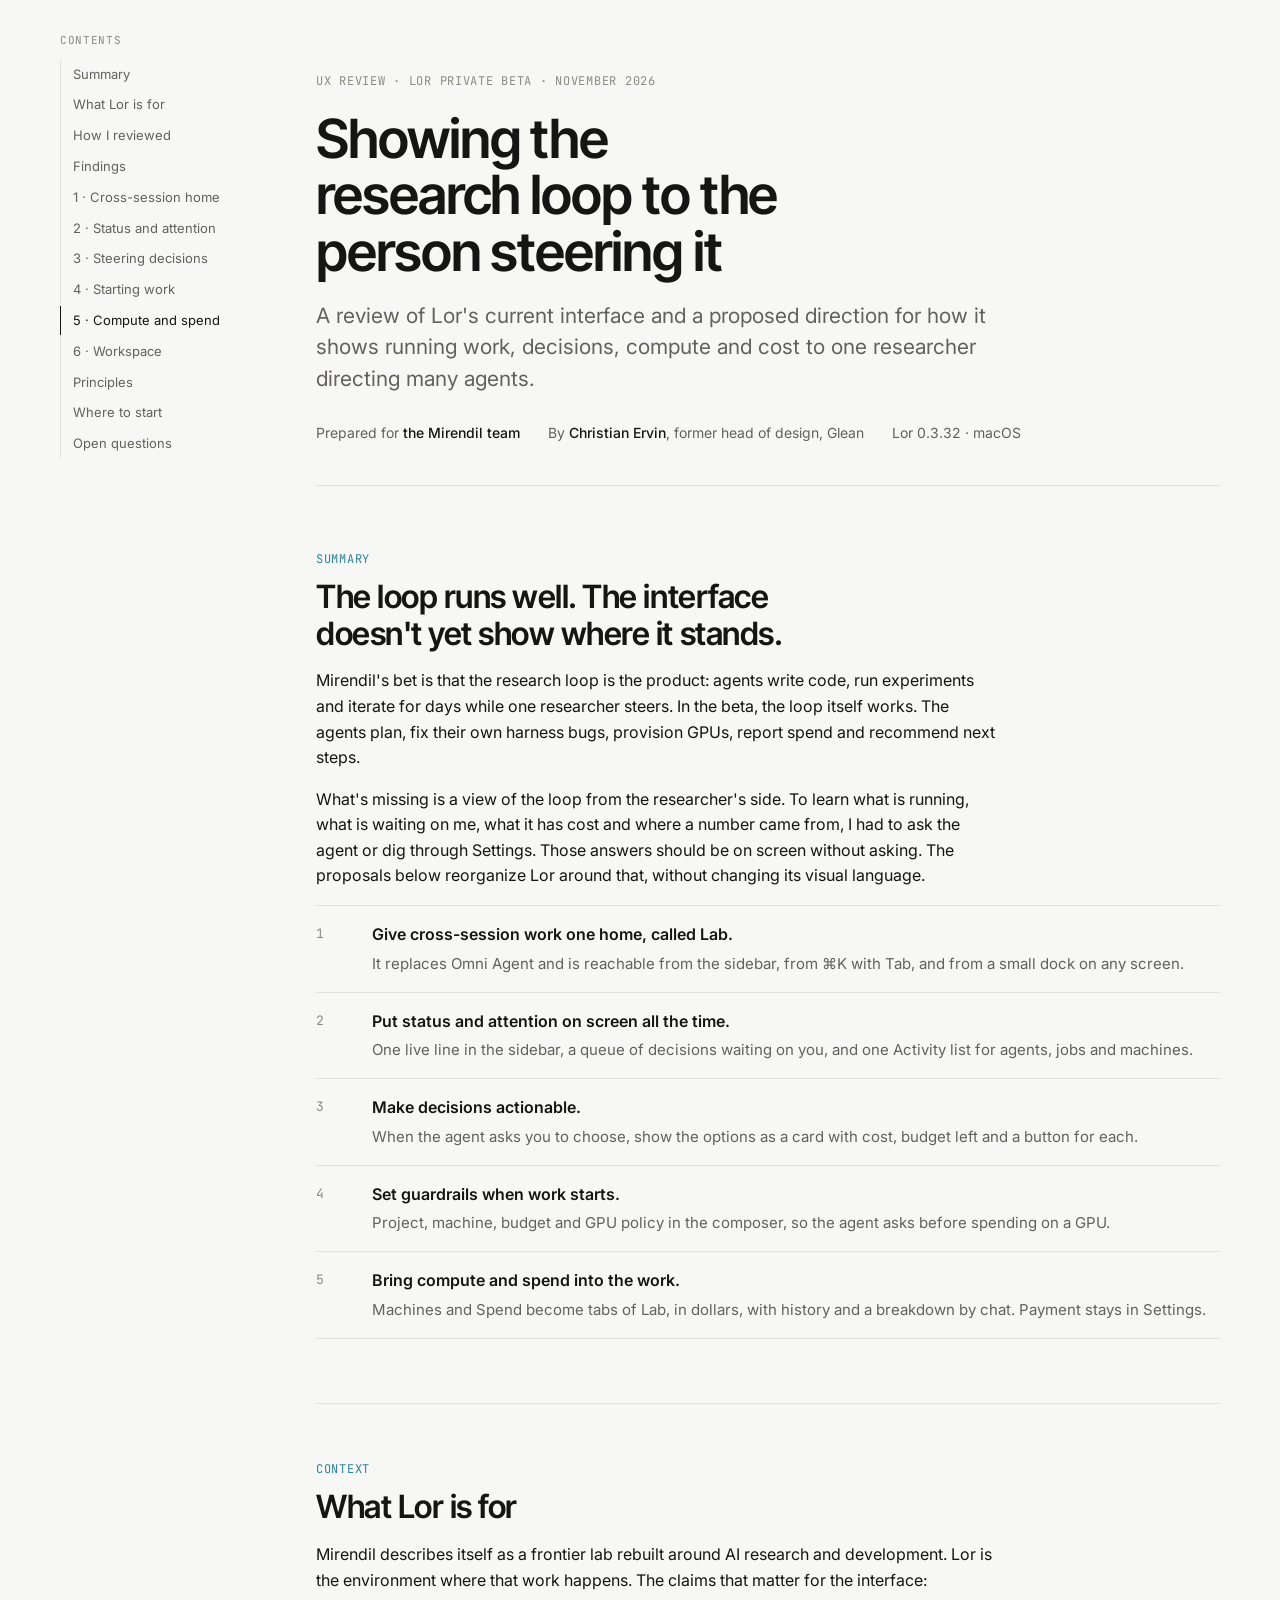
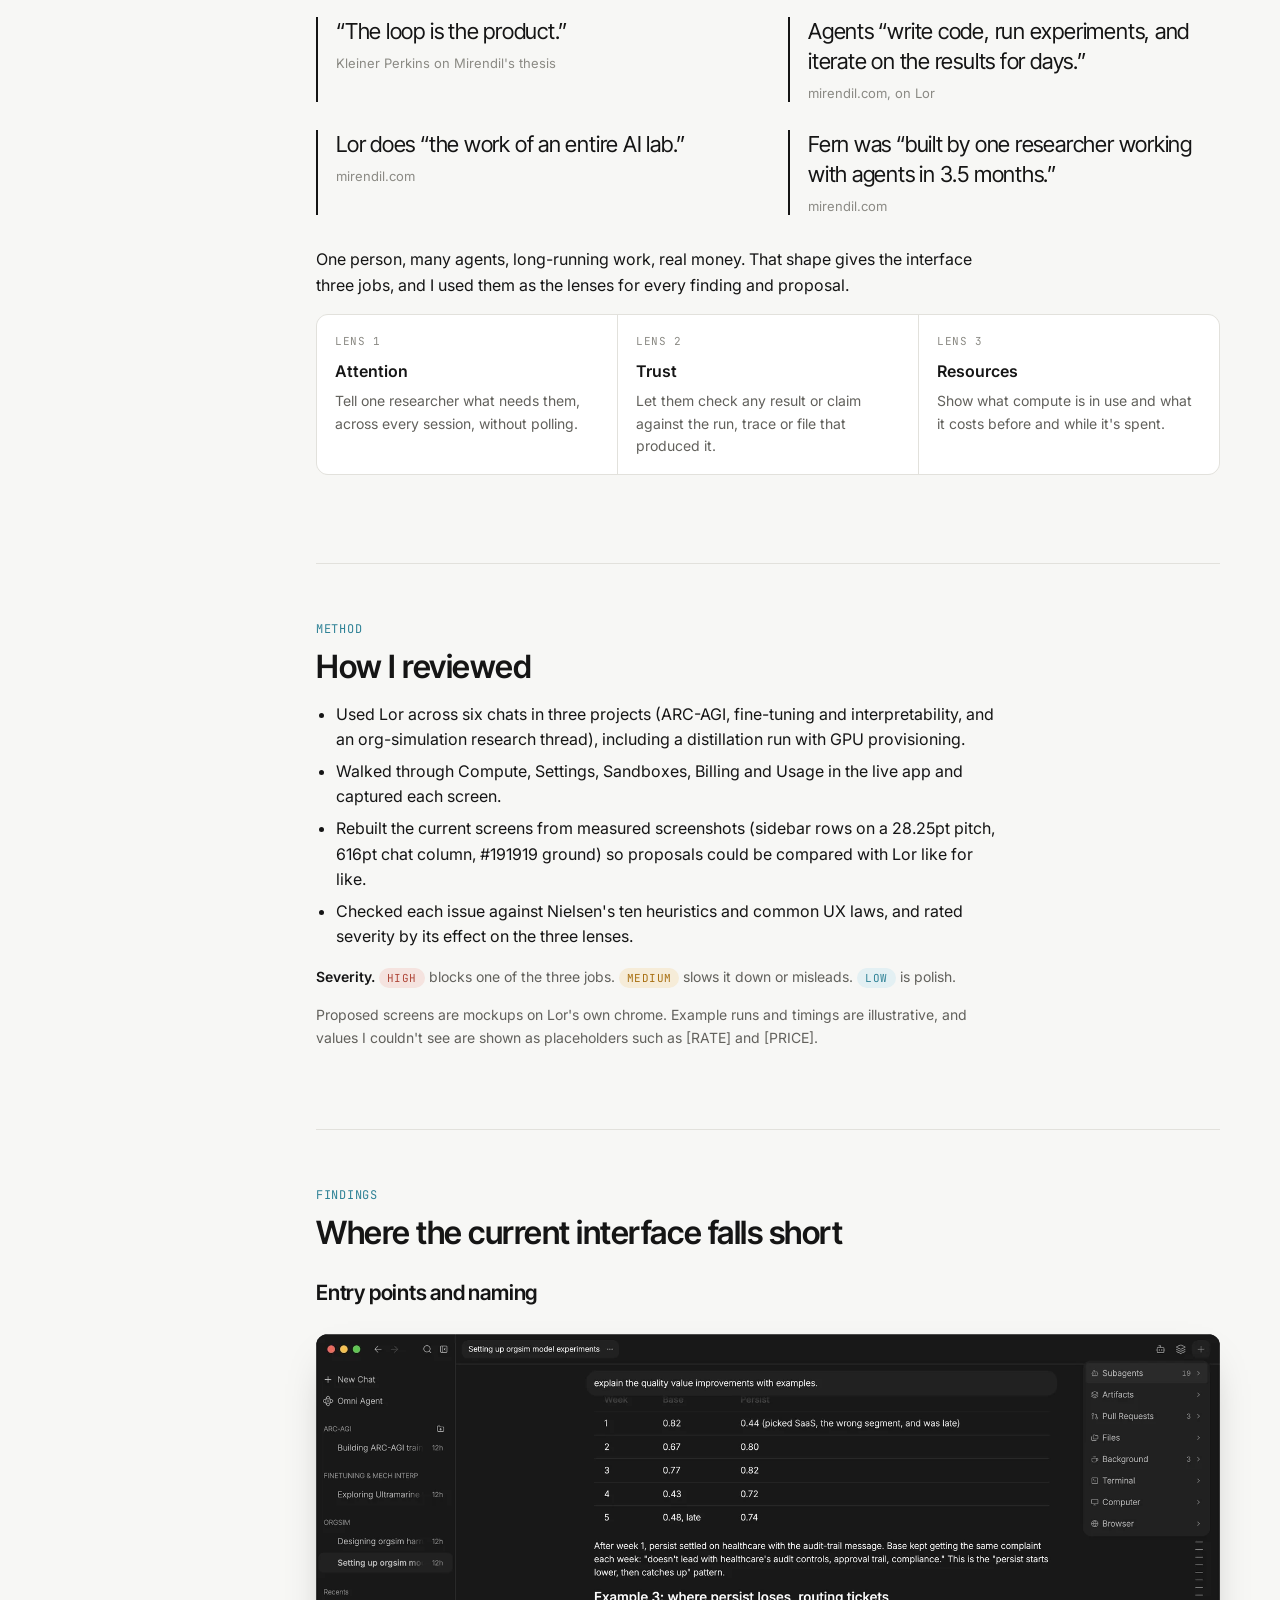
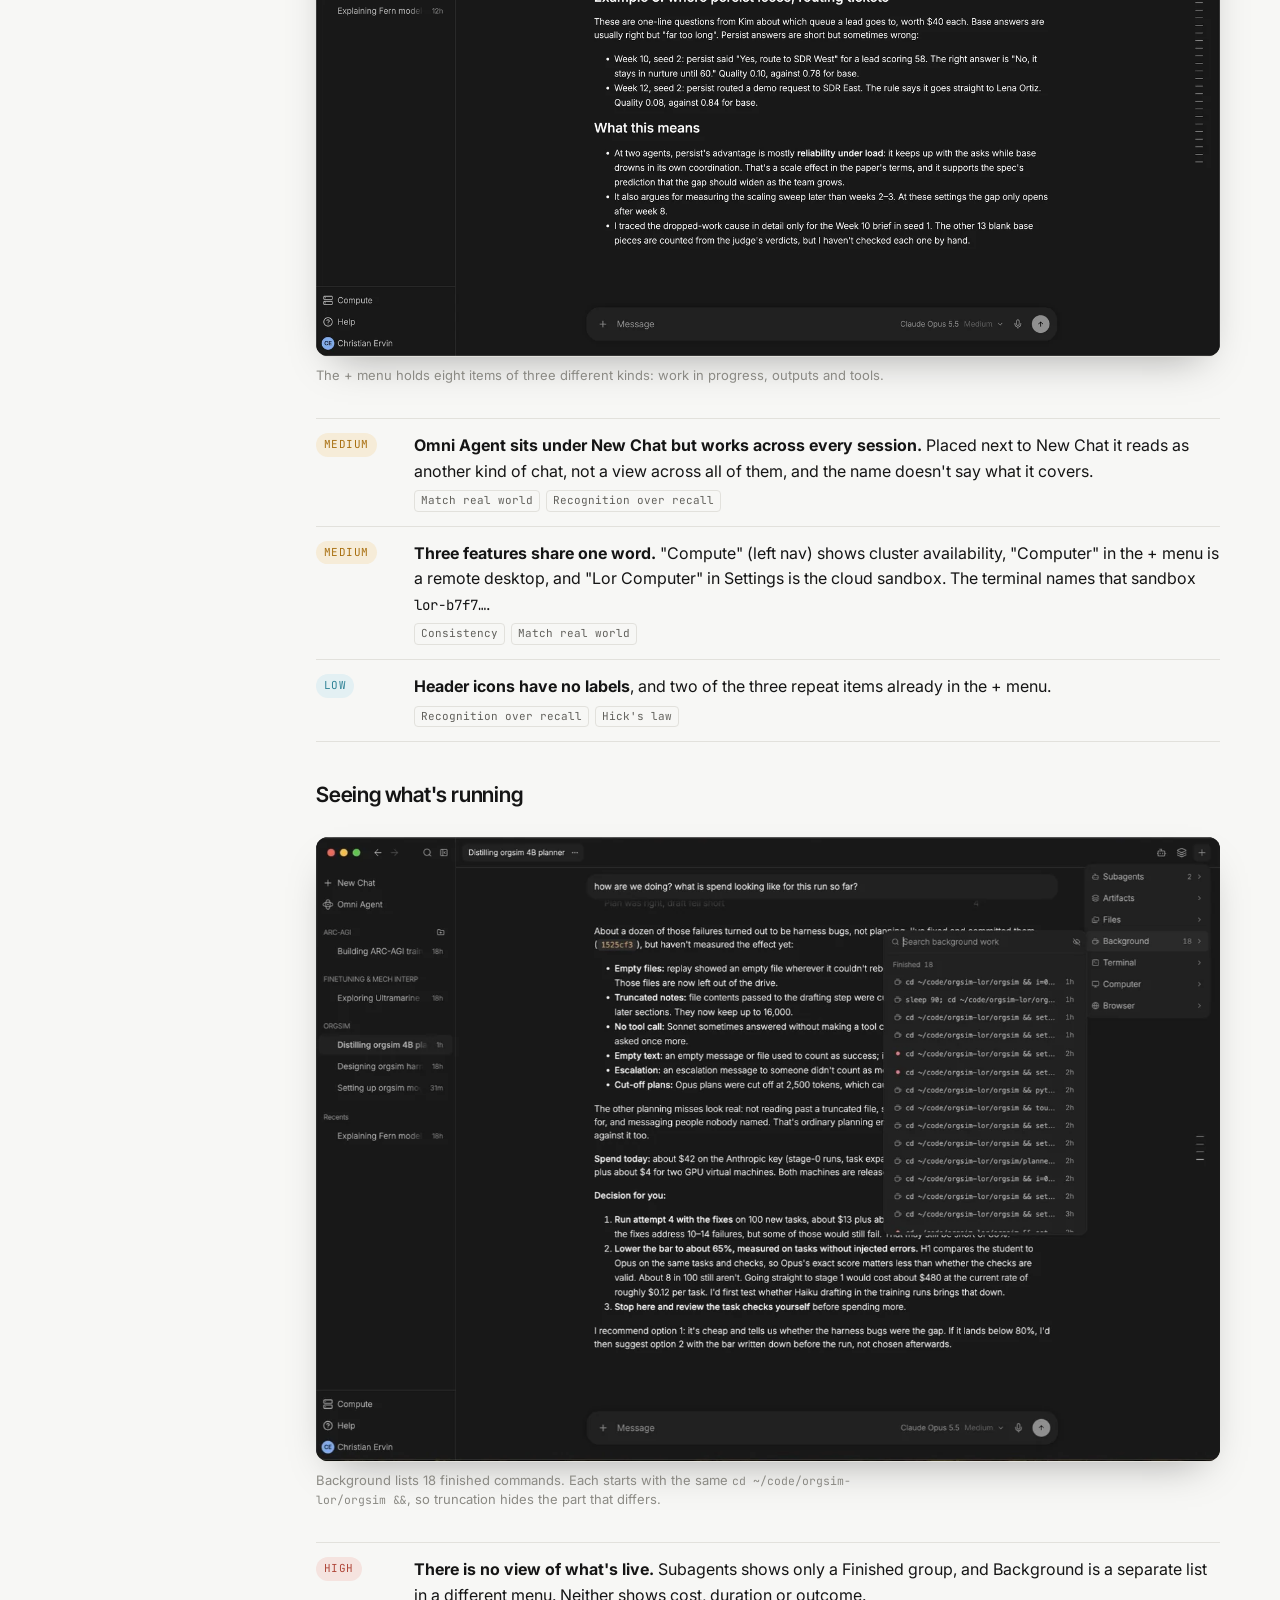
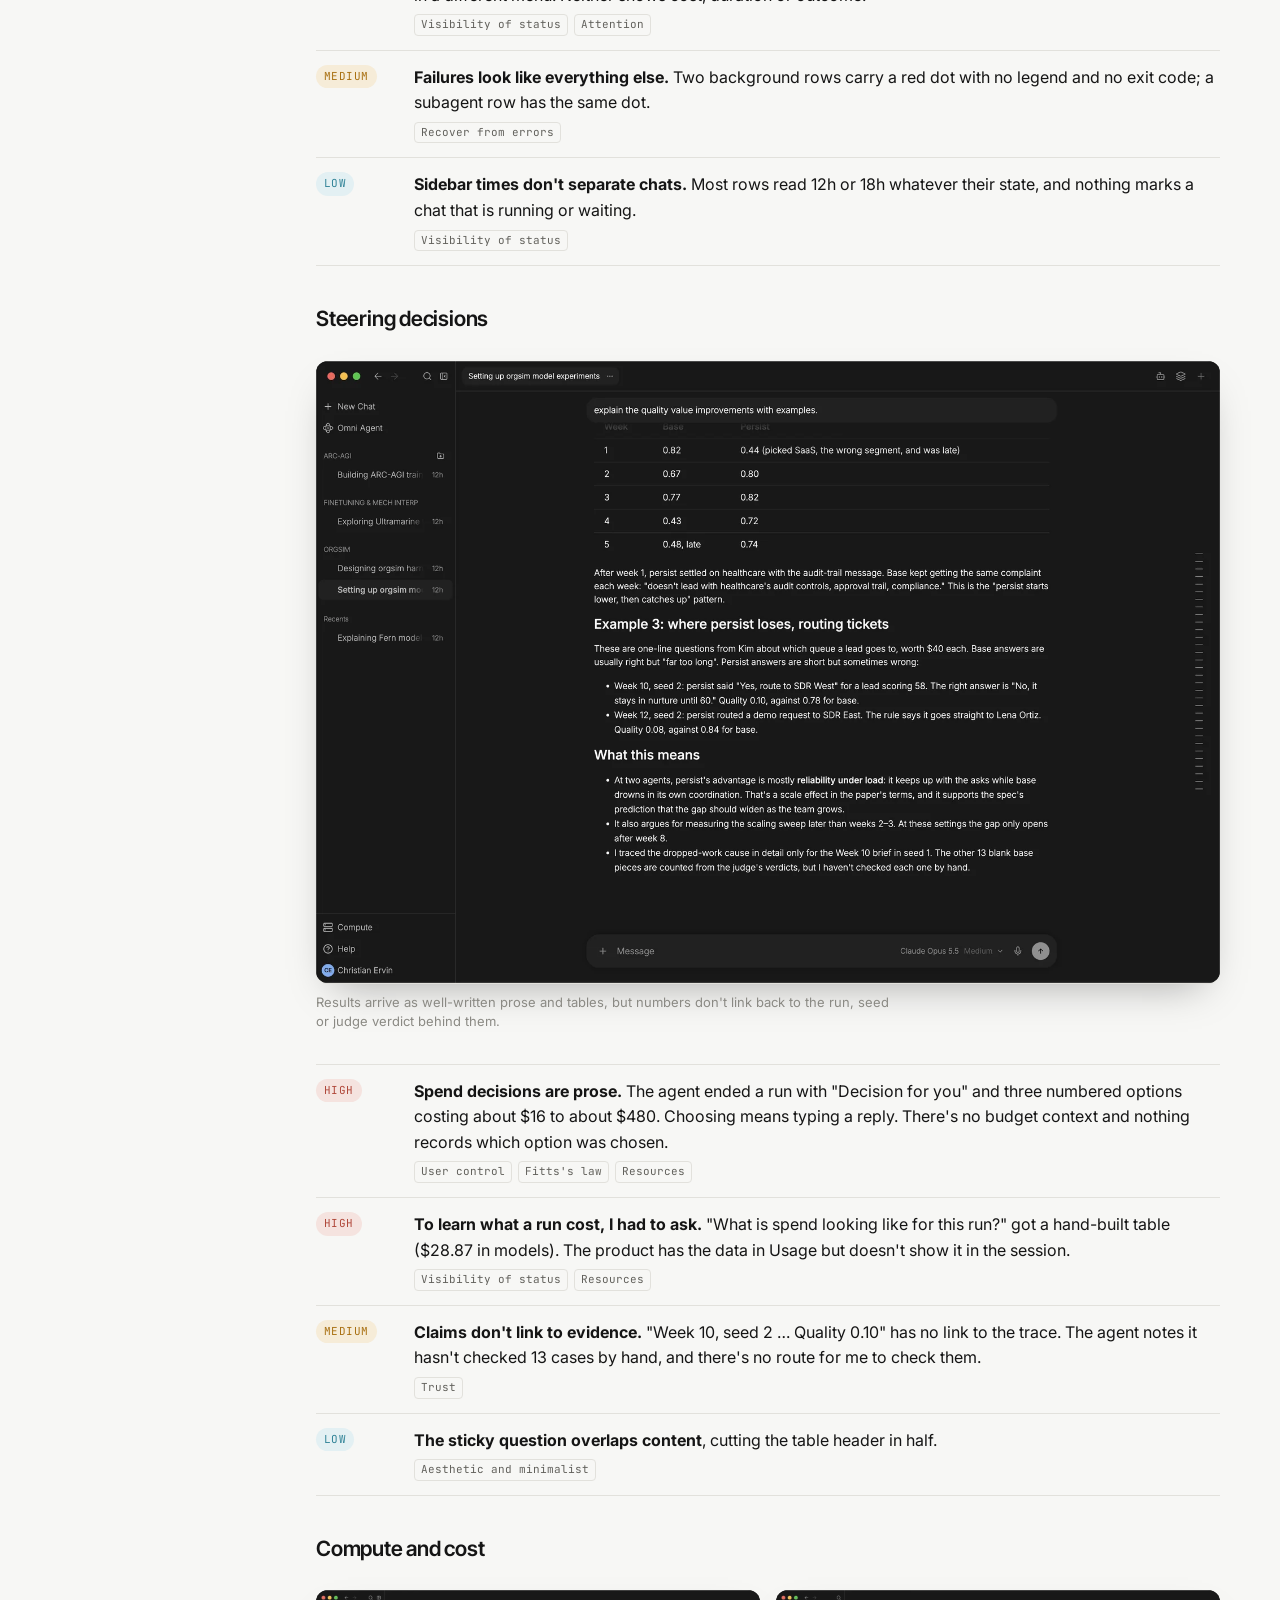
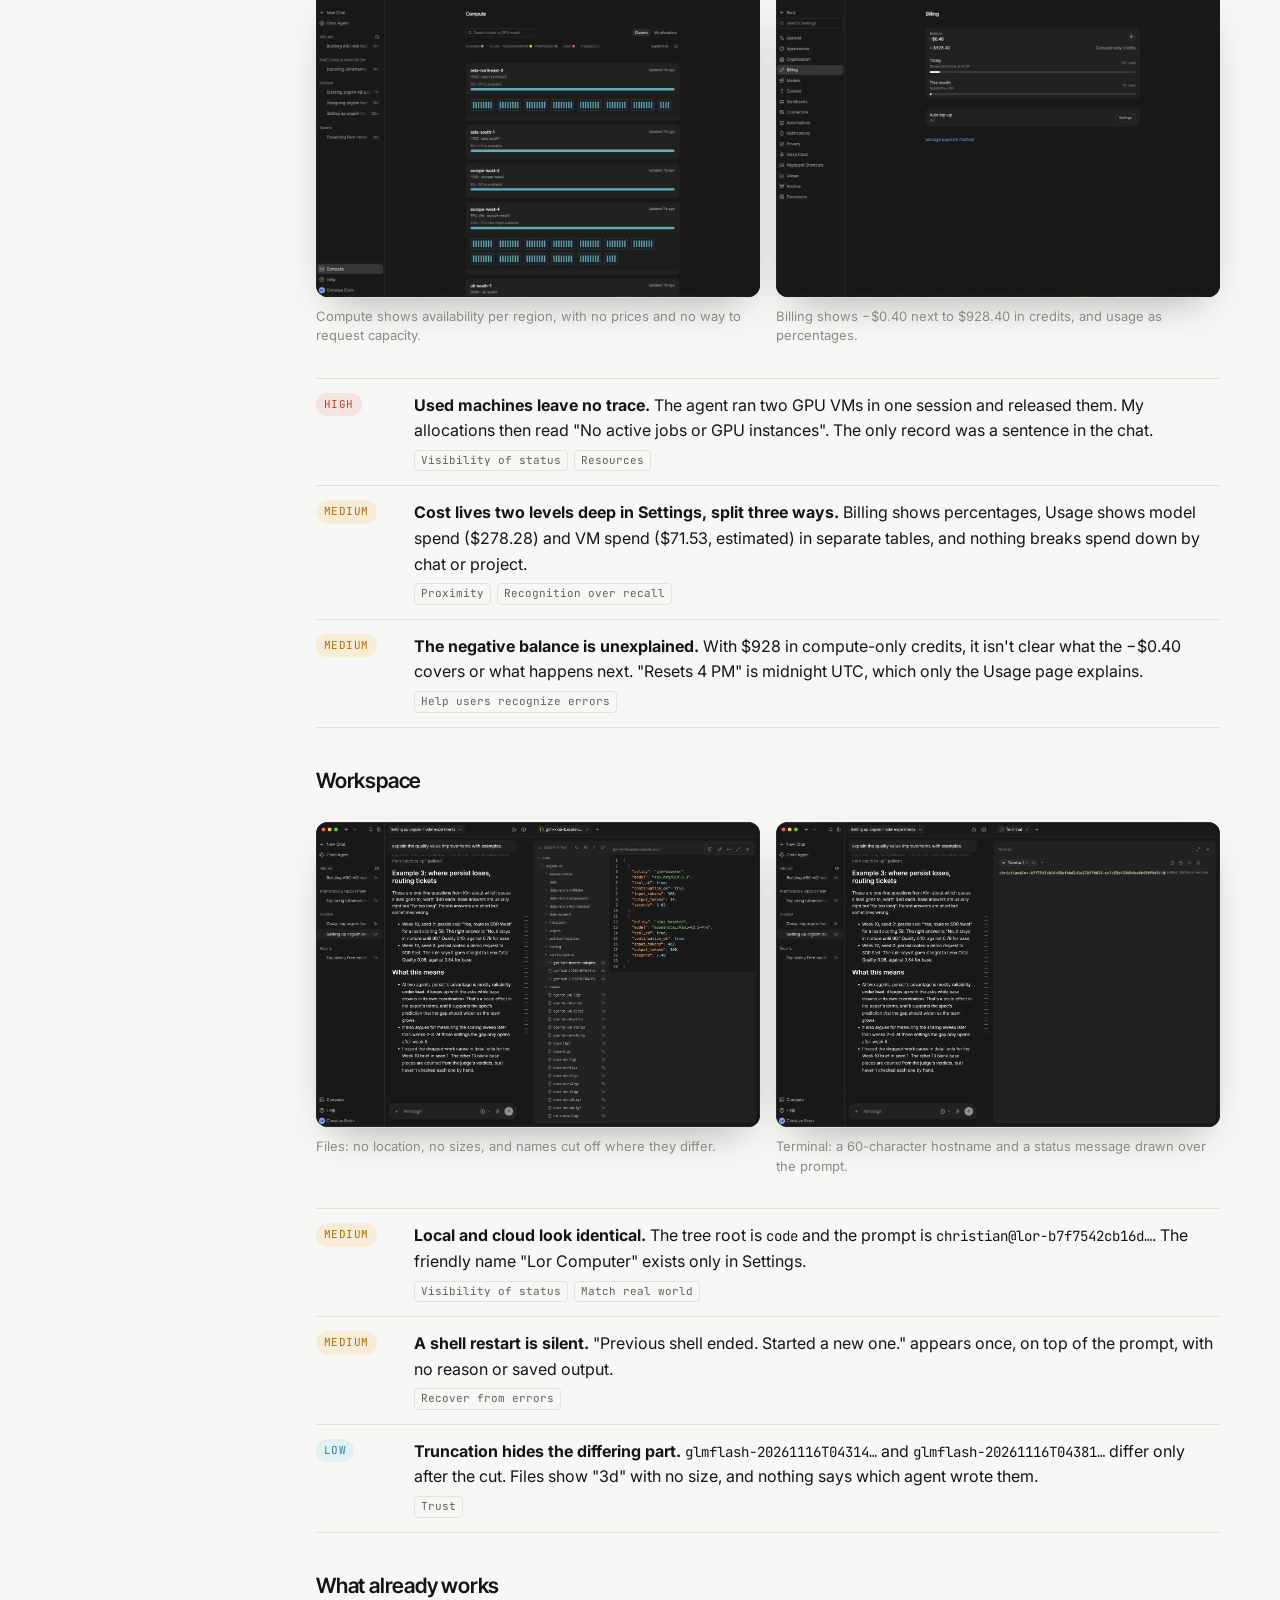
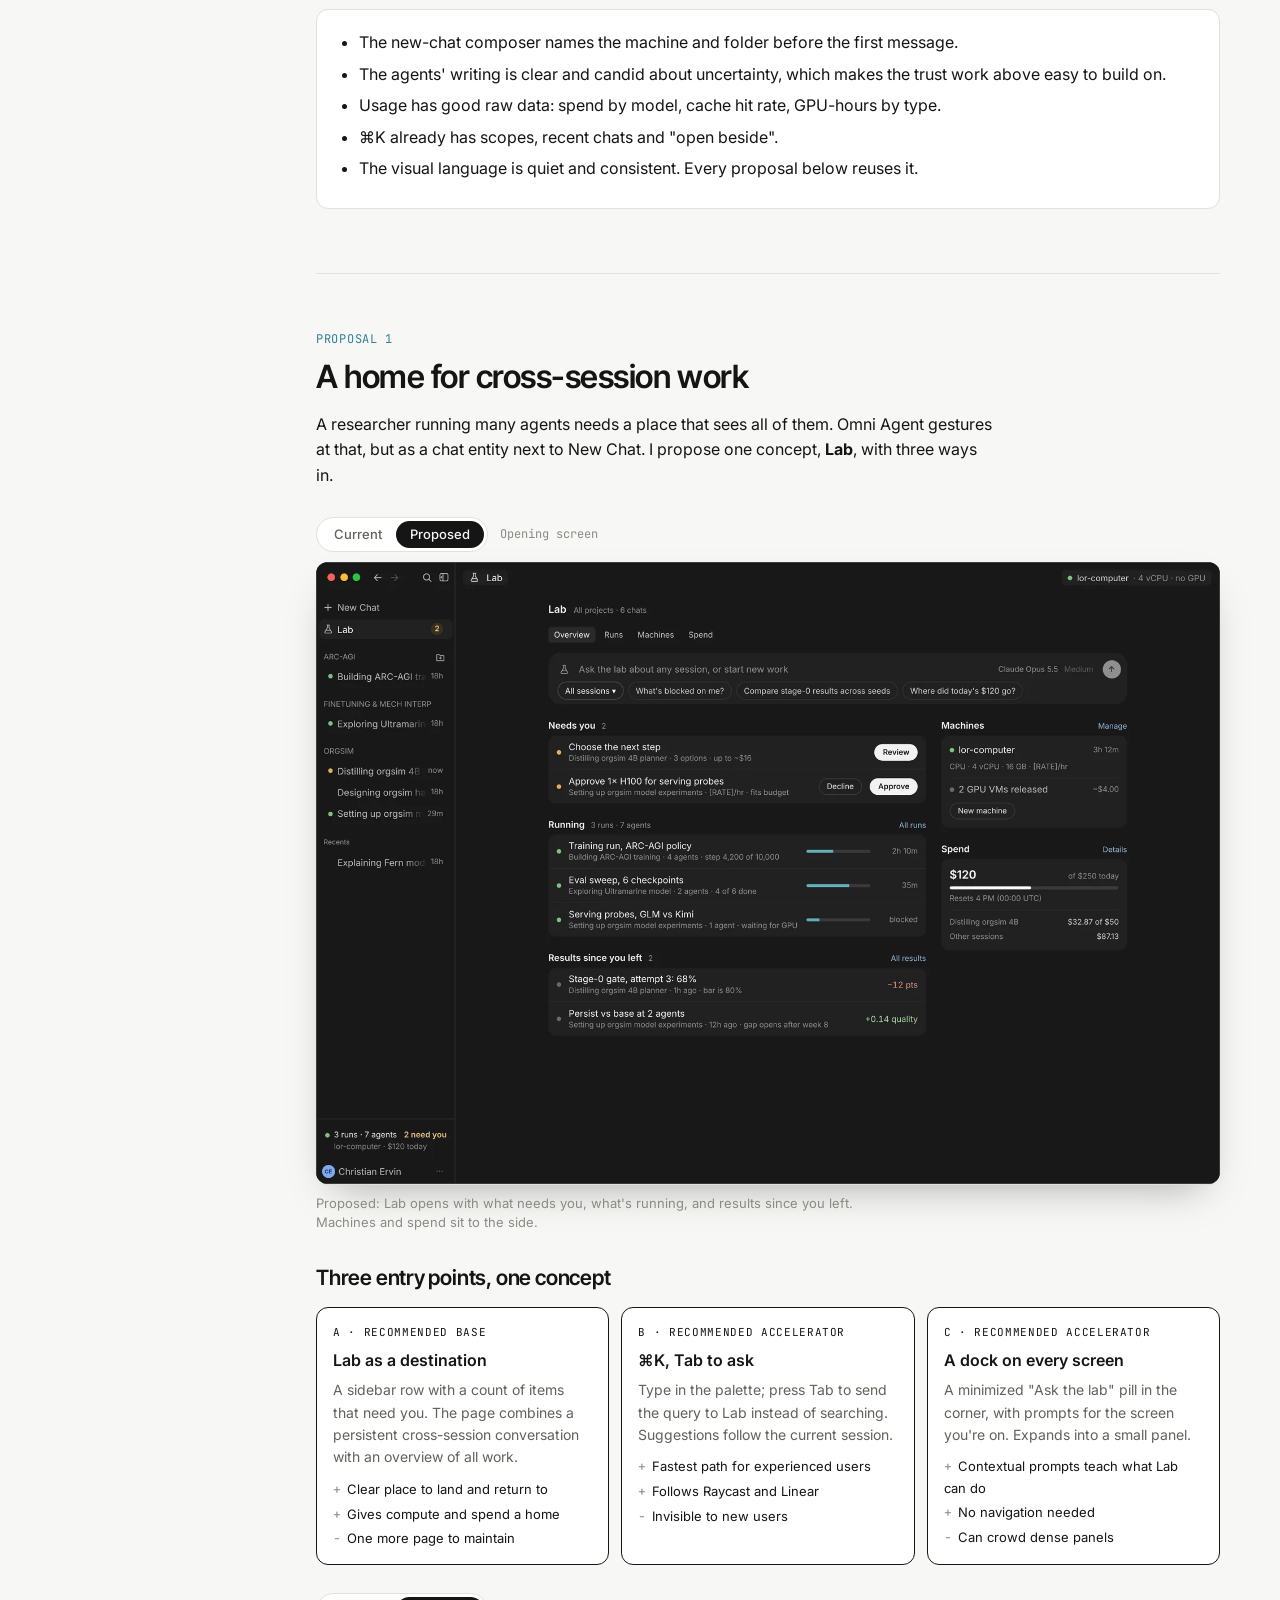
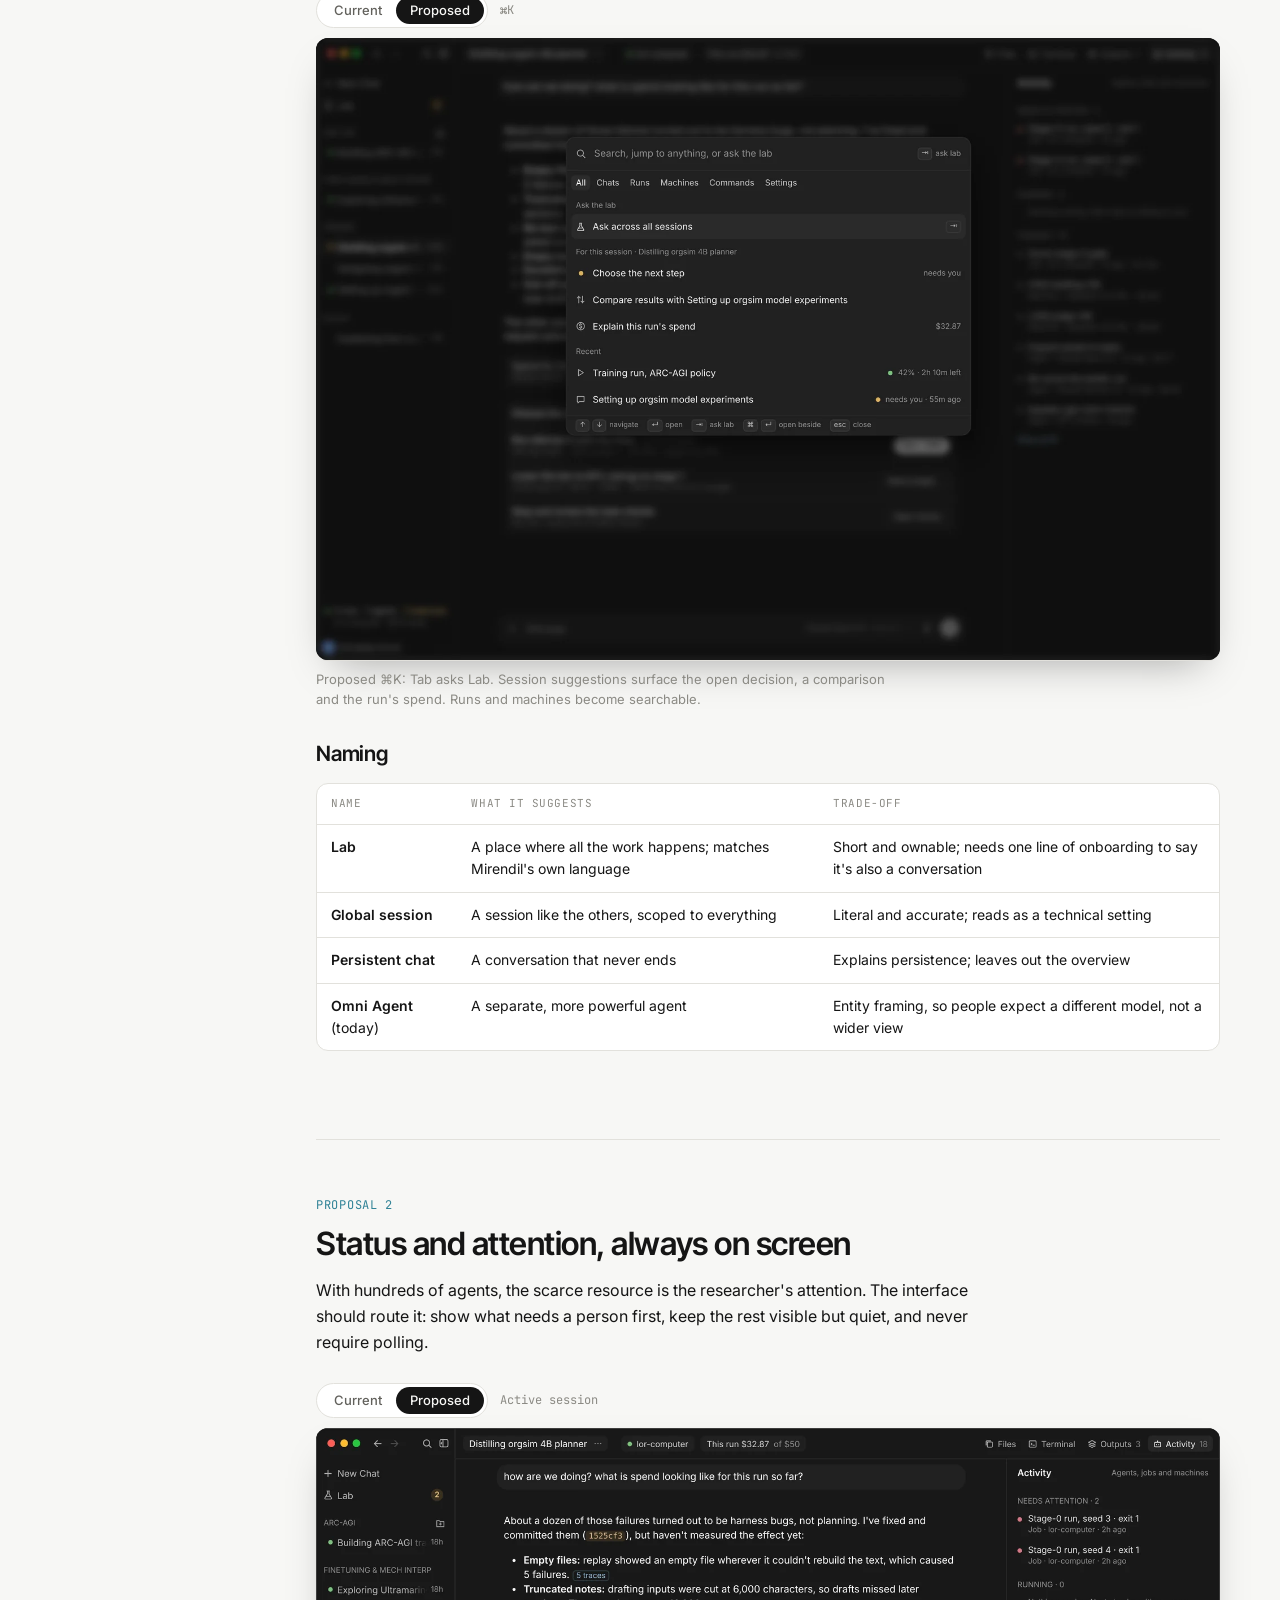
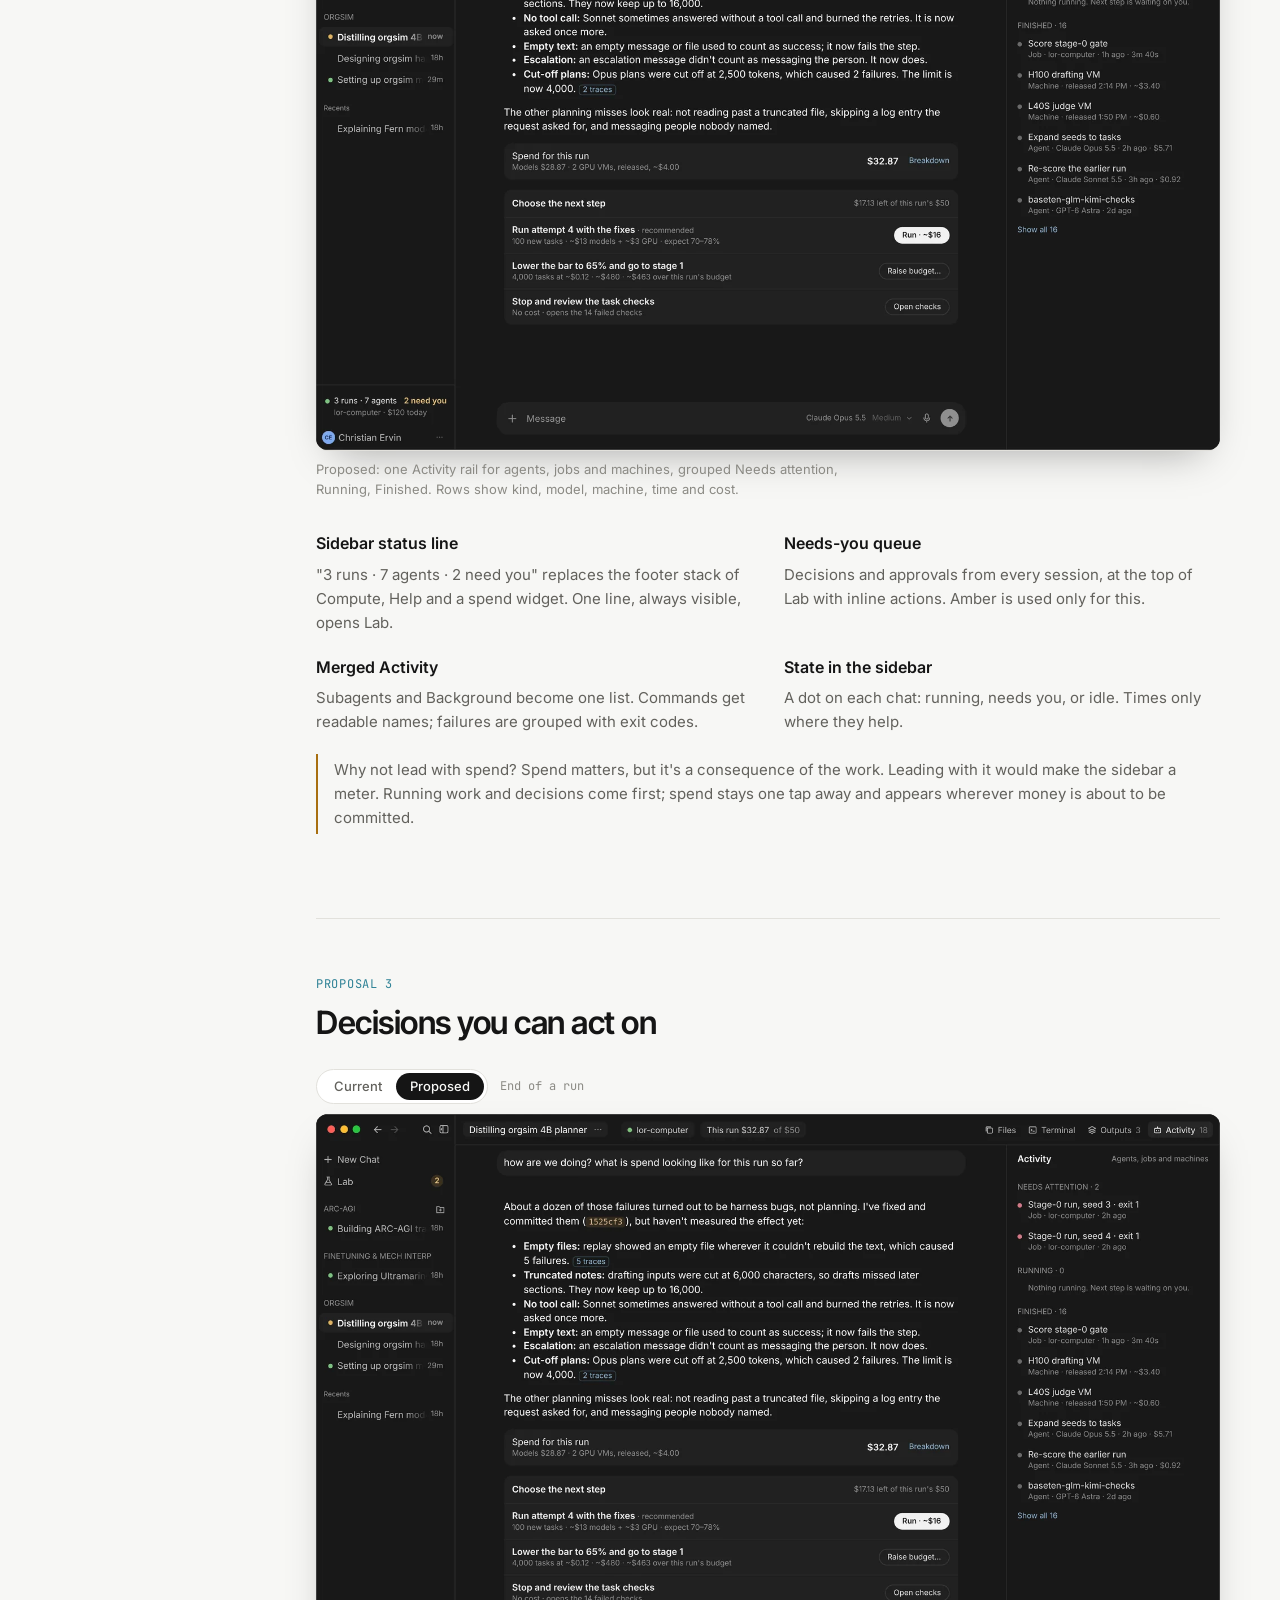
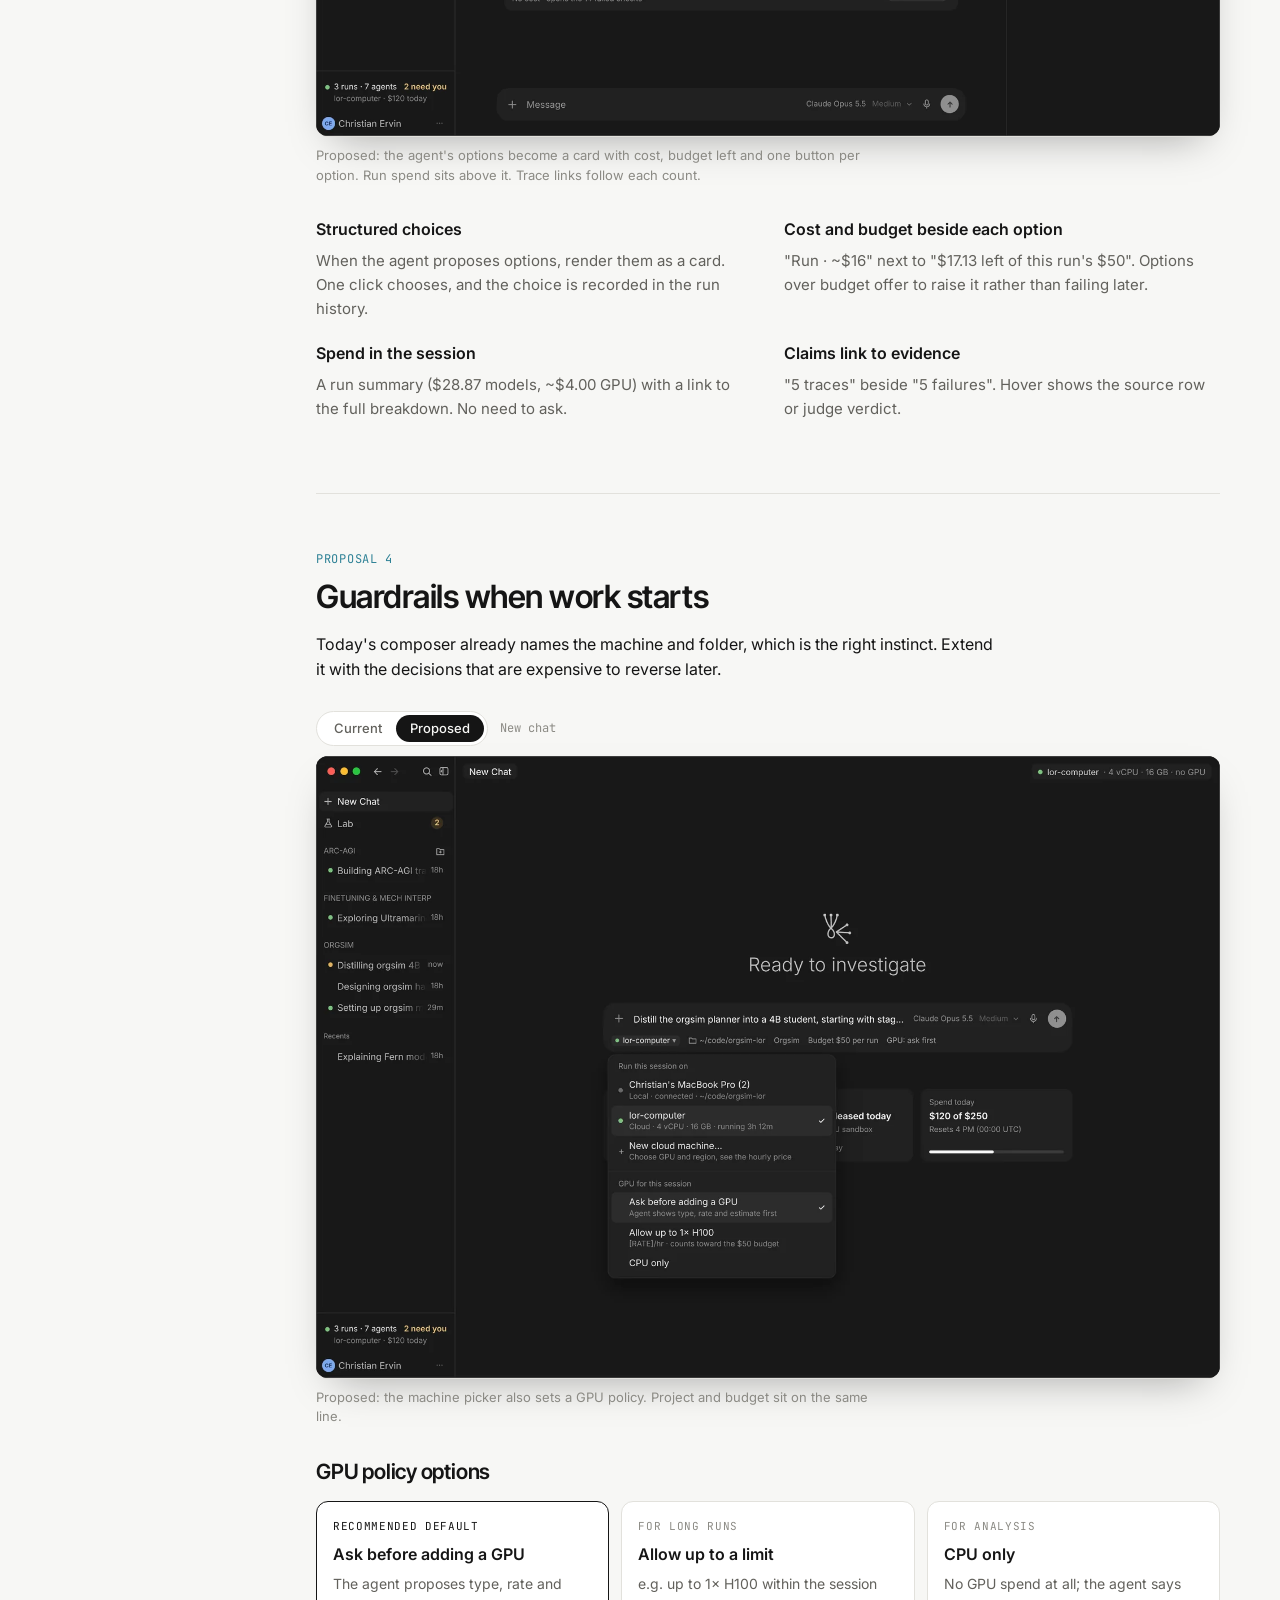
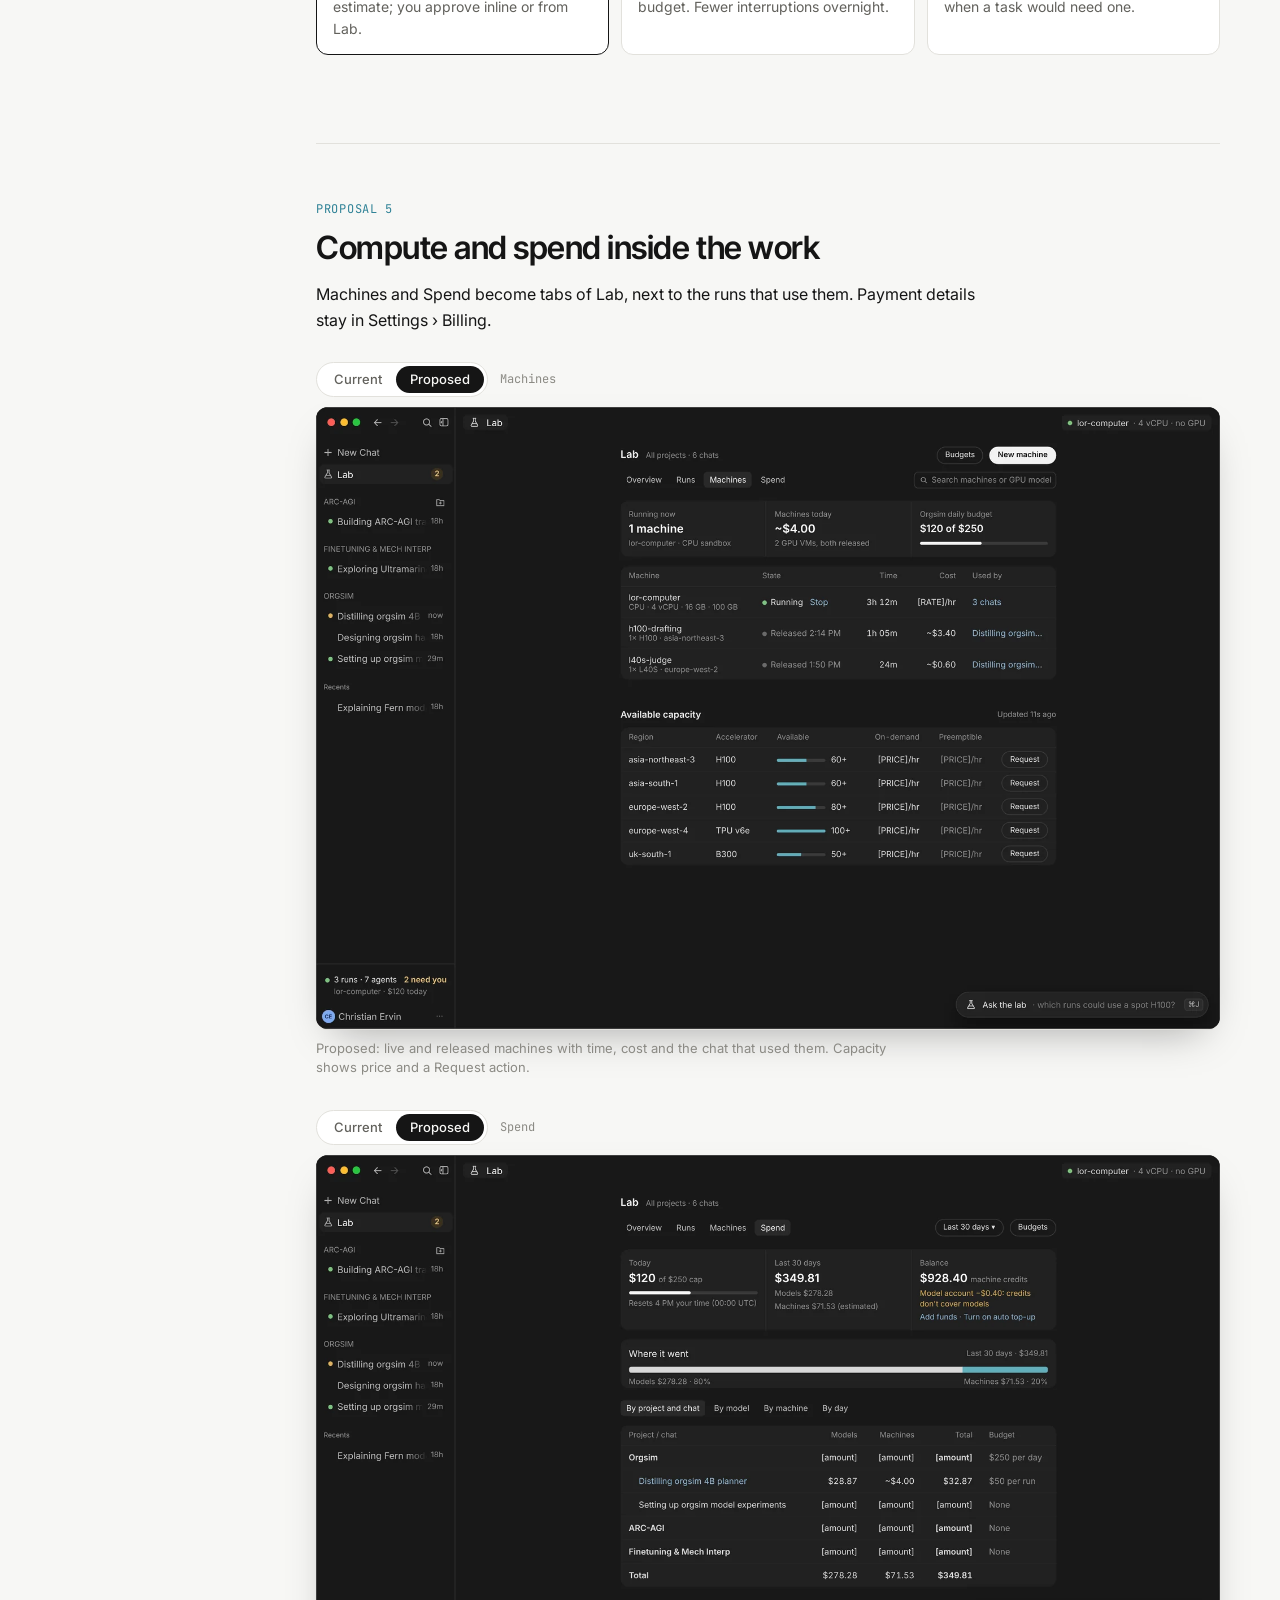
==== lor-ux-review/index.html @ bf0baca5 "Add Lor UX review at /lor-ux-review Co-Authored-By: Claude Opus 5.5 <noreply@anthropic.com> Claude-S" ====
<!doctype html>
<html lang="en">
<head>
<meta charset="utf-8">
<meta name="viewport" content="width=device-width, initial-scale=1, viewport-fit=cover">
<meta name="robots" content="noindex">
<meta name="description" content="A UX review of Lor for the Mirendil team: findings on the current interface and proposed changes, with before-and-after screens.">
<title>Lor UX Review</title>
<link rel="preconnect" href="https://fonts.googleapis.com">
<link rel="stylesheet" href="https://fonts.googleapis.com/css2?family=Inter:wght@400;500;600&family=Inter+Tight:wght@500;600;700&family=JetBrains+Mono:wght@400;500&display=swap">
<style>
/* Layout: a single reading column (68ch) with wide figure breakouts and a sticky contents rail on desktop. */
:root{
  --bg:#f7f7f5; --surface:#ffffff; --ink:#151515; --muted:#62615c; --faint:#8b8a84; --rule:#e2e1dc;
  --accent:#2f8296; --accent-soft:#e3f0f3; --amber:#a86f10; --amber-soft:#f6ecd8; --red:#b0483a; --red-soft:#f5e3df; --green:#3d7f45;
  --shot:#0f0f0f;
  --f-display:"Inter Tight","Inter",-apple-system,"Helvetica Neue",Arial,sans-serif;
  --f-body:"Inter",-apple-system,"Helvetica Neue",Arial,sans-serif;
  --f-mono:"JetBrains Mono",ui-monospace,"SF Mono",Menlo,monospace;
}
@media (prefers-color-scheme: dark){:root:not([data-theme="light"]){
  --bg:#121212; --surface:#1a1a1a; --ink:#ececea; --muted:#a3a29c; --faint:#7d7c77; --rule:#2b2b29;
  --accent:#6bb7c9; --accent-soft:#16282d; --amber:#e3ae55; --amber-soft:#2b2214; --red:#e08a7c; --red-soft:#2c1b18; --green:#86c48d; --shot:#000; color-scheme:dark}}
:root[data-theme="dark"]{
  --bg:#121212; --surface:#1a1a1a; --ink:#ececea; --muted:#a3a29c; --faint:#7d7c77; --rule:#2b2b29;
  --accent:#6bb7c9; --accent-soft:#16282d; --amber:#e3ae55; --amber-soft:#2b2214; --red:#e08a7c; --red-soft:#2c1b18; --green:#86c48d; --shot:#000; color-scheme:dark}
*{box-sizing:border-box}
[hidden]{display:none!important}
body{background:var(--bg);color:var(--ink);font-family:var(--f-body);font-size:16px;line-height:1.6;-webkit-font-smoothing:antialiased}
a{color:var(--accent);text-underline-offset:3px}
a:focus-visible,button:focus-visible{outline:2px solid var(--accent);outline-offset:2px;border-radius:4px}
.wrap{padding-left:max(16px,env(safe-area-inset-left,0px));padding-right:max(16px,env(safe-area-inset-right,0px))}
.page{max-width:1160px;margin:0 auto;display:grid;grid-template-columns:200px minmax(0,1fr);gap:56px;padding-block:24px 96px}
@media (max-width:980px){.page{grid-template-columns:minmax(0,1fr);gap:0}.toc{display:none}}
.toc{position:sticky;top:calc(env(safe-area-inset-top,0px) + 24px);align-self:start;font-size:13px;padding-top:8px}
.toc p{font-family:var(--f-mono);font-size:11px;letter-spacing:.06em;text-transform:uppercase;color:var(--faint);margin:0 0 10px}
.toc ol{list-style:none;margin:0;padding:0;display:flex;flex-direction:column;gap:2px;border-left:1px solid var(--rule)}
.toc a{display:block;padding:4px 0 4px 12px;margin-left:-1px;border-left:1px solid transparent;color:var(--muted);text-decoration:none}
.toc a:hover{color:var(--ink)}
.toc a.on{color:var(--ink);border-left-color:var(--ink)}
main{min-width:0}
.col{max-width:68ch}
header.hero{padding-block:48px 40px;border-bottom:1px solid var(--rule);margin-bottom:56px}
.eyebrow{font-family:var(--f-mono);font-size:12px;letter-spacing:.06em;text-transform:uppercase;color:var(--faint);margin:0 0 20px}
h1{font-family:var(--f-display);font-weight:600;font-size:clamp(34px,5vw,54px);line-height:1.04;letter-spacing:-.02em;margin:0 0 20px;text-wrap:balance;max-width:18ch}
.lede{font-size:clamp(18px,2vw,21px);line-height:1.5;color:var(--muted);max-width:56ch;margin:0 0 28px}
.byline{display:flex;flex-wrap:wrap;gap:8px 28px;font-size:14px;color:var(--muted)}
.byline b{color:var(--ink);font-weight:500}
h2{font-family:var(--f-display);font-weight:600;font-size:clamp(26px,3vw,32px);line-height:1.15;letter-spacing:-.015em;margin:0 0 16px;text-wrap:balance}
h3{font-family:var(--f-display);font-weight:600;font-size:21px;line-height:1.25;letter-spacing:-.01em;margin:0 0 10px;text-wrap:balance}
h4{font-size:16px;font-weight:600;margin:0 0 6px}
section{padding-block:8px 64px;scroll-margin-top:24px}
section+section{border-top:1px solid var(--rule);padding-top:56px}
.kicker{font-family:var(--f-mono);font-size:12px;letter-spacing:.06em;text-transform:uppercase;color:var(--accent);margin:0 0 10px}
p{margin:0 0 16px}
.muted{color:var(--muted)}
ul.plain,ol.plain{margin:0 0 16px;padding-left:20px}
ul.plain li,ol.plain li{margin-bottom:6px}
blockquote{margin:0;padding:0 0 0 18px;border-left:2px solid var(--ink);font-family:var(--f-display);font-size:22px;line-height:1.35;letter-spacing:-.01em}
blockquote cite{display:block;margin-top:8px;font-family:var(--f-body);font-style:normal;font-size:13px;color:var(--faint);letter-spacing:0}
.quotes{display:grid;grid-template-columns:repeat(2,minmax(0,1fr));gap:28px 40px;margin:24px 0 32px}
@media (max-width:640px){.quotes{grid-template-columns:minmax(0,1fr)}}
.lenses{display:grid;grid-template-columns:repeat(3,minmax(0,1fr));gap:1px;background:var(--rule);border:1px solid var(--rule);border-radius:12px;overflow:hidden;margin:8px 0 24px}
.lenses>div{background:var(--surface);padding:18px 18px 16px;min-width:0}
.lenses .n{font-family:var(--f-mono);font-size:11px;color:var(--faint);letter-spacing:.06em;text-transform:uppercase;margin-bottom:8px}
.lenses p{font-size:14px;color:var(--muted);margin:0}
@media (max-width:760px){.lenses{grid-template-columns:minmax(0,1fr)}}
.changes{counter-reset:c;list-style:none;margin:16px 0 0;padding:0;display:flex;flex-direction:column;gap:0;border-top:1px solid var(--rule)}
.changes li{counter-increment:c;display:grid;grid-template-columns:44px minmax(0,1fr);gap:4px 12px;padding:16px 0;border-bottom:1px solid var(--rule)}
.changes li::before{content:counter(c);font-family:var(--f-mono);font-size:13px;color:var(--faint);padding-top:2px}
.changes b{font-weight:600}
.changes span{grid-column:2;color:var(--muted);font-size:15px}
/* figures */
figure{margin:28px 0 32px}
.shot{background:var(--shot);border-radius:12px;overflow:hidden;box-shadow:0 1px 0 var(--rule),0 18px 40px -18px rgba(0,0,0,.35)}
.shot img{display:block;width:100%;height:auto}
figcaption{font-size:13px;line-height:1.5;color:var(--faint);margin-top:10px;max-width:72ch}
.ba{margin:28px 0 32px}
.ba-bar{display:flex;align-items:center;gap:12px;margin-bottom:10px;flex-wrap:wrap}
.ba-tabs{display:inline-flex;padding:3px;border:1px solid var(--rule);border-radius:999px;background:var(--surface)}
.ba-tabs button{font:500 13px/1 var(--f-body);color:var(--muted);background:none;border:0;border-radius:999px;padding:7px 14px;cursor:pointer}
.ba-tabs button[aria-selected="true"]{background:var(--ink);color:var(--bg)}
.ba-bar .hint{font-size:12px;color:var(--faint);font-family:var(--f-mono)}
.pair{display:grid;grid-template-columns:repeat(2,minmax(0,1fr));gap:16px;margin:28px 0 32px}
@media (max-width:760px){.pair{grid-template-columns:minmax(0,1fr)}}
.pair figure{margin:0}
/* findings */
.finds{list-style:none;margin:8px 0 24px;padding:0;border-top:1px solid var(--rule)}
.finds li{display:grid;grid-template-columns:86px minmax(0,1fr);gap:12px;padding:14px 0;border-bottom:1px solid var(--rule)}
@media (max-width:560px){.finds li{grid-template-columns:minmax(0,1fr);gap:6px}}
.sev{align-self:start;justify-self:start;font-family:var(--f-mono);font-size:11px;letter-spacing:.04em;text-transform:uppercase;padding:3px 8px;border-radius:999px;white-space:nowrap}
.sev.h{background:var(--red-soft);color:var(--red)}
.sev.m{background:var(--amber-soft);color:var(--amber)}
.sev.l{background:var(--accent-soft);color:var(--accent)}
.finds p{margin:0}
.tags{display:flex;flex-wrap:wrap;gap:6px;margin-top:6px}
.tag{font-family:var(--f-mono);font-size:11px;color:var(--muted);border:1px solid var(--rule);border-radius:4px;padding:1px 6px}
.good{background:var(--surface);border:1px solid var(--rule);border-radius:12px;padding:20px 22px;margin:8px 0 0}
.good ul{margin:0;padding-left:20px}
.good li{margin-bottom:6px}
/* proposals */
.prop{margin-top:40px}
.prop:first-of-type{margin-top:8px}
.why{display:grid;grid-template-columns:repeat(2,minmax(0,1fr));gap:20px 32px;margin:16px 0 8px}
@media (max-width:760px){.why{grid-template-columns:minmax(0,1fr)}}
.why p{font-size:15px;color:var(--muted);margin:0}
.opts{display:grid;grid-template-columns:repeat(3,minmax(0,1fr));gap:12px;margin:16px 0 24px}
@media (max-width:860px){.opts{grid-template-columns:minmax(0,1fr)}}
.opt{background:var(--surface);border:1px solid var(--rule);border-radius:12px;padding:16px 16px 14px;min-width:0;display:flex;flex-direction:column;gap:6px}
.opt.rec{border-color:var(--ink)}
.opt .lab{font-family:var(--f-mono);font-size:11px;letter-spacing:.06em;text-transform:uppercase;color:var(--faint)}
.opt.rec .lab{color:var(--ink)}
.opt h4{margin:0}
.opt p{font-size:14px;color:var(--muted);margin:0}
.opt .pc{font-size:13px;margin-top:4px;display:grid;gap:3px}
.opt .pc span::before{display:inline-block;width:14px;font-family:var(--f-mono);color:var(--faint)}
.opt .pc .p::before{content:"+"}
.opt .pc .c::before{content:"−"}
.scroll{overflow-x:auto;margin:16px 0 24px;border:1px solid var(--rule);border-radius:12px;background:var(--surface)}
table{border-collapse:collapse;width:100%;font-size:14px;min-width:620px}
th,td{text-align:left;vertical-align:top;padding:11px 14px;border-bottom:1px solid var(--rule)}
th{font-family:var(--f-mono);font-size:11px;letter-spacing:.05em;text-transform:uppercase;color:var(--faint);font-weight:400}
tr:last-child td{border-bottom:0}
td b{font-weight:600}
td.rec{color:var(--ink);font-weight:600}
.callout{border-left:2px solid var(--amber);padding:4px 0 4px 16px;margin:20px 0;color:var(--muted);font-size:15px}
.prio{display:grid;grid-template-columns:repeat(2,minmax(0,1fr));gap:16px;margin:16px 0}
@media (max-width:760px){.prio{grid-template-columns:minmax(0,1fr)}}
.prio>div{background:var(--surface);border:1px solid var(--rule);border-radius:12px;padding:18px 20px}
.prio h4{display:flex;justify-content:space-between;align-items:baseline}
.prio h4 small{font-family:var(--f-mono);font-weight:400;font-size:11px;color:var(--faint);letter-spacing:.05em;text-transform:uppercase}
.prio ol{margin:8px 0 0;padding-left:20px;font-size:15px}
.prio li{margin-bottom:6px}
footer.end{border-top:1px solid var(--rule);padding-top:40px;margin-top:8px}
.sources{font-size:14px;color:var(--muted)}
.sources li{margin-bottom:4px}
code,.mono{font-family:var(--f-mono);font-size:.88em}
@media (prefers-reduced-motion:no-preference){.ba img{transition:opacity .18s ease}}
</style>

<style>:root{padding-top:env(safe-area-inset-top,0px);padding-bottom:env(safe-area-inset-bottom,0px)}body{margin:0}img{max-width:100%}</style>
</head>
<body>
<div class="wrap">
<div class="page">
<nav class="toc" aria-label="Contents">
<p>Contents</p>
<ol>
<li><a href="#summary">Summary</a></li>
<li><a href="#purpose">What Lor is for</a></li>
<li><a href="#method">How I reviewed</a></li>
<li><a href="#findings">Findings</a></li>
<li><a href="#p-lab">1 · Cross-session home</a></li>
<li><a href="#p-attention">2 · Status and attention</a></li>
<li><a href="#p-steer">3 · Steering decisions</a></li>
<li><a href="#p-start">4 · Starting work</a></li>
<li><a href="#p-compute">5 · Compute and spend</a></li>
<li><a href="#p-workspace">6 · Workspace</a></li>
<li><a href="#principles">Principles</a></li>
<li><a href="#roadmap">Where to start</a></li>
<li><a href="#questions">Open questions</a></li>
</ol>
</nav>

<main>
<header class="hero">
<p class="eyebrow">UX review · Lor private beta · November 2026</p>
<h1>Showing the research loop to the person steering it</h1>
<p class="lede">A review of Lor's current interface and a proposed direction for how it shows running work, decisions, compute and cost to one researcher directing many agents.</p>
<div class="byline"><span>Prepared for <b>the Mirendil team</b></span><span>By <b>Christian Ervin</b>, former head of design, Glean</span><span>Lor 0.3.32 · macOS</span></div>
</header>

<section id="summary">
<p class="kicker">Summary</p>
<h2>The loop runs well. The interface doesn't yet show where it stands.</h2>
<div class="col">
<p>Mirendil's bet is that the research loop is the product: agents write code, run experiments and iterate for days while one researcher steers. In the beta, the loop itself works. The agents plan, fix their own harness bugs, provision GPUs, report spend and recommend next steps.</p>
<p>What's missing is a view of the loop from the researcher's side. To learn what is running, what is waiting on me, what it has cost and where a number came from, I had to ask the agent or dig through Settings. Those answers should be on screen without asking. The proposals below reorganize Lor around that, without changing its visual language.</p>
</div>
<ol class="changes">
<li><b>Give cross-session work one home, called Lab.</b><span>It replaces Omni Agent and is reachable from the sidebar, from ⌘K with Tab, and from a small dock on any screen.</span></li>
<li><b>Put status and attention on screen all the time.</b><span>One live line in the sidebar, a queue of decisions waiting on you, and one Activity list for agents, jobs and machines.</span></li>
<li><b>Make decisions actionable.</b><span>When the agent asks you to choose, show the options as a card with cost, budget left and a button for each.</span></li>
<li><b>Set guardrails when work starts.</b><span>Project, machine, budget and GPU policy in the composer, so the agent asks before spending on a GPU.</span></li>
<li><b>Bring compute and spend into the work.</b><span>Machines and Spend become tabs of Lab, in dollars, with history and a breakdown by chat. Payment stays in Settings.</span></li>
</ol>
</section>

<section id="purpose">
<p class="kicker">Context</p>
<h2>What Lor is for</h2>
<div class="col"><p>Mirendil describes itself as a frontier lab rebuilt around AI research and development. Lor is the environment where that work happens. The claims that matter for the interface:</p></div>
<div class="quotes">
<blockquote>“The loop is the product.”<cite>Kleiner Perkins on Mirendil's thesis</cite></blockquote>
<blockquote>Agents “write code, run experiments, and iterate on the results for days.”<cite>mirendil.com, on Lor</cite></blockquote>
<blockquote>Lor does “the work of an entire AI lab.”<cite>mirendil.com</cite></blockquote>
<blockquote>Fern was “built by one researcher working with agents in 3.5 months.”<cite>mirendil.com</cite></blockquote>
</div>
<div class="col"><p>One person, many agents, long-running work, real money. That shape gives the interface three jobs, and I used them as the lenses for every finding and proposal.</p></div>
<div class="lenses">
<div><div class="n">Lens 1</div><h4>Attention</h4><p>Tell one researcher what needs them, across every session, without polling.</p></div>
<div><div class="n">Lens 2</div><h4>Trust</h4><p>Let them check any result or claim against the run, trace or file that produced it.</p></div>
<div><div class="n">Lens 3</div><h4>Resources</h4><p>Show what compute is in use and what it costs before and while it's spent.</p></div>
</div>
</section>

<section id="method">
<p class="kicker">Method</p>
<h2>How I reviewed</h2>
<div class="col">
<ul class="plain">
<li>Used Lor across six chats in three projects (ARC-AGI, fine-tuning and interpretability, and an org-simulation research thread), including a distillation run with GPU provisioning.</li>
<li>Walked through Compute, Settings, Sandboxes, Billing and Usage in the live app and captured each screen.</li>
<li>Rebuilt the current screens from measured screenshots (sidebar rows on a 28.25pt pitch, 616pt chat column, #191919 ground) so proposals could be compared with Lor like for like.</li>
<li>Checked each issue against Nielsen's ten heuristics and common UX laws, and rated severity by its effect on the three lenses.</li>
</ul>
<p class="muted" style="font-size:14px"><b style="color:var(--ink);font-weight:600">Severity.</b> <span class="sev h">High</span> blocks one of the three jobs. <span class="sev m">Medium</span> slows it down or misleads. <span class="sev l">Low</span> is polish.</p>
<p class="muted" style="font-size:14px">Proposed screens are mockups on Lor's own chrome. Example runs and timings are illustrative, and values I couldn't see are shown as placeholders such as [RATE] and [PRICE].</p>
</div>
</section>

<section id="findings">
<p class="kicker">Findings</p>
<h2>Where the current interface falls short</h2>

<h3 style="margin-top:28px">Entry points and naming</h3>
<figure><div class="shot"><img src="img/cur-menu.webp" width="1600" height="1101" alt="Lor chat view with the + menu open, listing Subagents, Artifacts, Pull Requests, Files, Background, Terminal, Computer and Browser" loading="lazy"></div><figcaption>The + menu holds eight items of three different kinds: work in progress, outputs and tools.</figcaption></figure>
<ul class="finds">
<li><span class="sev m">Medium</span><div><p><b>Omni Agent sits under New Chat but works across every session.</b> Placed next to New Chat it reads as another kind of chat, not a view across all of them, and the name doesn't say what it covers.</p><div class="tags"><span class="tag">Match real world</span><span class="tag">Recognition over recall</span></div></div></li>
<li><span class="sev m">Medium</span><div><p><b>Three features share one word.</b> "Compute" (left nav) shows cluster availability, "Computer" in the + menu is a remote desktop, and "Lor Computer" in Settings is the cloud sandbox. The terminal names that sandbox <code>lor-b7f7…</code>.</p><div class="tags"><span class="tag">Consistency</span><span class="tag">Match real world</span></div></div></li>
<li><span class="sev l">Low</span><div><p><b>Header icons have no labels</b>, and two of the three repeat items already in the + menu.</p><div class="tags"><span class="tag">Recognition over recall</span><span class="tag">Hick's law</span></div></div></li>
</ul>

<h3 style="margin-top:40px">Seeing what's running</h3>
<figure><div class="shot"><img src="img/cur-background.webp" width="1316" height="909" alt="Background list open from the + menu showing eighteen finished commands, each beginning cd ~/code/orgsim-lor/orgsim" loading="lazy"></div><figcaption>Background lists 18 finished commands. Each starts with the same <code>cd ~/code/orgsim-lor/orgsim &amp;&amp;</code>, so truncation hides the part that differs.</figcaption></figure>
<ul class="finds">
<li><span class="sev h">High</span><div><p><b>There is no view of what's live.</b> Subagents shows only a Finished group, and Background is a separate list in a different menu. Neither shows cost, duration or outcome.</p><div class="tags"><span class="tag">Visibility of status</span><span class="tag">Attention</span></div></div></li>
<li><span class="sev m">Medium</span><div><p><b>Failures look like everything else.</b> Two background rows carry a red dot with no legend and no exit code; a subagent row has the same dot.</p><div class="tags"><span class="tag">Recover from errors</span></div></div></li>
<li><span class="sev l">Low</span><div><p><b>Sidebar times don't separate chats.</b> Most rows read 12h or 18h whatever their state, and nothing marks a chat that is running or waiting.</p><div class="tags"><span class="tag">Visibility of status</span></div></div></li>
</ul>

<h3 style="margin-top:40px">Steering decisions</h3>
<figure><div class="shot"><img src="img/cur-chat.webp" width="1600" height="1101" alt="Lor chat showing a results table and examples, with the sticky question bubble overlapping the table header" loading="lazy"></div><figcaption>Results arrive as well-written prose and tables, but numbers don't link back to the run, seed or judge verdict behind them.</figcaption></figure>
<ul class="finds">
<li><span class="sev h">High</span><div><p><b>Spend decisions are prose.</b> The agent ended a run with "Decision for you" and three numbered options costing about $16 to about $480. Choosing means typing a reply. There's no budget context and nothing records which option was chosen.</p><div class="tags"><span class="tag">User control</span><span class="tag">Fitts's law</span><span class="tag">Resources</span></div></div></li>
<li><span class="sev h">High</span><div><p><b>To learn what a run cost, I had to ask.</b> "What is spend looking like for this run?" got a hand-built table ($28.87 in models). The product has the data in Usage but doesn't show it in the session.</p><div class="tags"><span class="tag">Visibility of status</span><span class="tag">Resources</span></div></div></li>
<li><span class="sev m">Medium</span><div><p><b>Claims don't link to evidence.</b> "Week 10, seed 2 … Quality 0.10" has no link to the trace. The agent notes it hasn't checked 13 cases by hand, and there's no route for me to check them.</p><div class="tags"><span class="tag">Trust</span></div></div></li>
<li><span class="sev l">Low</span><div><p><b>The sticky question overlaps content</b>, cutting the table header in half.</p><div class="tags"><span class="tag">Aesthetic and minimalist</span></div></div></li>
</ul>

<h3 style="margin-top:40px">Compute and cost</h3>
<div class="pair">
<figure><div class="shot"><img src="img/cur-compute.webp" width="1316" height="909" alt="Compute page listing clusters with availability bars and node blocks" loading="lazy"></div><figcaption>Compute shows availability per region, with no prices and no way to request capacity.</figcaption></figure>
<figure><div class="shot"><img src="img/cur-billing.webp" width="1316" height="909" alt="Billing settings showing a balance of negative 40 cents, 928.40 dollars of compute credits and usage as percentages" loading="lazy"></div><figcaption>Billing shows −$0.40 next to $928.40 in credits, and usage as percentages.</figcaption></figure>
</div>
<ul class="finds">
<li><span class="sev h">High</span><div><p><b>Used machines leave no trace.</b> The agent ran two GPU VMs in one session and released them. My allocations then read "No active jobs or GPU instances". The only record was a sentence in the chat.</p><div class="tags"><span class="tag">Visibility of status</span><span class="tag">Resources</span></div></div></li>
<li><span class="sev m">Medium</span><div><p><b>Cost lives two levels deep in Settings, split three ways.</b> Billing shows percentages, Usage shows model spend ($278.28) and VM spend ($71.53, estimated) in separate tables, and nothing breaks spend down by chat or project.</p><div class="tags"><span class="tag">Proximity</span><span class="tag">Recognition over recall</span></div></div></li>
<li><span class="sev m">Medium</span><div><p><b>The negative balance is unexplained.</b> With $928 in compute-only credits, it isn't clear what the −$0.40 covers or what happens next. "Resets 4 PM" is midnight UTC, which only the Usage page explains.</p><div class="tags"><span class="tag">Help users recognize errors</span></div></div></li>
</ul>

<h3 style="margin-top:40px">Workspace</h3>
<div class="pair">
<figure><div class="shot"><img src="img/cur-files.webp" width="1600" height="1101" alt="Files panel with a folder tree and a JSON file open" loading="lazy"></div><figcaption>Files: no location, no sizes, and names cut off where they differ.</figcaption></figure>
<figure><div class="shot"><img src="img/cur-terminal.webp" width="1600" height="1101" alt="Terminal panel with a long hashed hostname and an overlapping status message" loading="lazy"></div><figcaption>Terminal: a 60-character hostname and a status message drawn over the prompt.</figcaption></figure>
</div>
<ul class="finds">
<li><span class="sev m">Medium</span><div><p><b>Local and cloud look identical.</b> The tree root is <code>code</code> and the prompt is <code>christian@lor-b7f7542cb16d…</code>. The friendly name "Lor Computer" exists only in Settings.</p><div class="tags"><span class="tag">Visibility of status</span><span class="tag">Match real world</span></div></div></li>
<li><span class="sev m">Medium</span><div><p><b>A shell restart is silent.</b> "Previous shell ended. Started a new one." appears once, on top of the prompt, with no reason or saved output.</p><div class="tags"><span class="tag">Recover from errors</span></div></div></li>
<li><span class="sev l">Low</span><div><p><b>Truncation hides the differing part.</b> <code>glmflash-20261116T04314…</code> and <code>glmflash-20261116T04381…</code> differ only after the cut. Files show "3d" with no size, and nothing says which agent wrote them.</p><div class="tags"><span class="tag">Trust</span></div></div></li>
</ul>

<h3 style="margin-top:40px">What already works</h3>
<div class="good">
<ul>
<li>The new-chat composer names the machine and folder before the first message.</li>
<li>The agents' writing is clear and candid about uncertainty, which makes the trust work above easy to build on.</li>
<li>Usage has good raw data: spend by model, cache hit rate, GPU-hours by type.</li>
<li>⌘K already has scopes, recent chats and "open beside".</li>
<li>The visual language is quiet and consistent. Every proposal below reuses it.</li>
</ul>
</div>
</section>

<section id="p-lab">
<p class="kicker">Proposal 1</p>
<h2>A home for cross-session work</h2>
<div class="col"><p>A researcher running many agents needs a place that sees all of them. Omni Agent gestures at that, but as a chat entity next to New Chat. I propose one concept, <b>Lab</b>, with three ways in.</p></div>

<div class="ba" data-ba>
<div class="ba-bar"><div class="ba-tabs" role="tablist" aria-label="Compare opening screen"><button role="tab" aria-selected="false" data-k="cur">Current</button><button role="tab" aria-selected="true" data-k="pro">Proposed</button></div><span class="hint">Opening screen</span></div>
<div class="shot"><img data-k="cur" src="img/cur-home.webp" width="1600" height="1101" alt="Current opening screen: Ready to investigate, with a composer naming the machine and folder" loading="lazy" hidden><img data-k="pro" src="img/pro-lab.webp" width="1600" height="1101" alt="Proposed Lab overview: composer to ask the lab, Needs you, Running, Results since you left, Machines and Spend" loading="lazy"></div>
<figcaption>Proposed: Lab opens with what needs you, what's running, and results since you left. Machines and spend sit to the side.</figcaption>
</div>

<h3>Three entry points, one concept</h3>
<div class="opts">
<div class="opt rec"><span class="lab">A · Recommended base</span><h4>Lab as a destination</h4><p>A sidebar row with a count of items that need you. The page combines a persistent cross-session conversation with an overview of all work.</p><div class="pc"><span class="p">Clear place to land and return to</span><span class="p">Gives compute and spend a home</span><span class="c">One more page to maintain</span></div></div>
<div class="opt rec"><span class="lab">B · Recommended accelerator</span><h4>⌘K, Tab to ask</h4><p>Type in the palette; press Tab to send the query to Lab instead of searching. Suggestions follow the current session.</p><div class="pc"><span class="p">Fastest path for experienced users</span><span class="p">Follows Raycast and Linear</span><span class="c">Invisible to new users</span></div></div>
<div class="opt rec"><span class="lab">C · Recommended accelerator</span><h4>A dock on every screen</h4><p>A minimized "Ask the lab" pill in the corner, with prompts for the screen you're on. Expands into a small panel.</p><div class="pc"><span class="p">Contextual prompts teach what Lab can do</span><span class="p">No navigation needed</span><span class="c">Can crowd dense panels</span></div></div>
</div>

<div class="ba" data-ba>
<div class="ba-bar"><div class="ba-tabs" role="tablist" aria-label="Compare command palette"><button role="tab" aria-selected="false" data-k="cur">Current</button><button role="tab" aria-selected="true" data-k="pro">Proposed</button></div><span class="hint">⌘K</span></div>
<div class="shot"><img data-k="cur" src="img/cur-cmdk.webp" width="1600" height="1101" alt="Current command palette with New Chat, Omni Agent, Go to file and recent chats" loading="lazy" hidden><img data-k="pro" src="img/pro-cmdk.webp" width="1600" height="1101" alt="Proposed command palette with Ask across all sessions, suggestions for the current session, and recent runs with status" loading="lazy"></div>
<figcaption>Proposed ⌘K: Tab asks Lab. Session suggestions surface the open decision, a comparison and the run's spend. Runs and machines become searchable.</figcaption>
</div>

<h3>Naming</h3>
<div class="scroll"><table>
<tr><th>Name</th><th>What it suggests</th><th>Trade-off</th></tr>
<tr><td class="rec">Lab</td><td>A place where all the work happens; matches Mirendil's own language</td><td>Short and ownable; needs one line of onboarding to say it's also a conversation</td></tr>
<tr><td><b>Global session</b></td><td>A session like the others, scoped to everything</td><td>Literal and accurate; reads as a technical setting</td></tr>
<tr><td><b>Persistent chat</b></td><td>A conversation that never ends</td><td>Explains persistence; leaves out the overview</td></tr>
<tr><td><b>Omni Agent</b> (today)</td><td>A separate, more powerful agent</td><td>Entity framing, so people expect a different model, not a wider view</td></tr>
</table></div>
</section>

<section id="p-attention">
<p class="kicker">Proposal 2</p>
<h2>Status and attention, always on screen</h2>
<div class="col"><p>With hundreds of agents, the scarce resource is the researcher's attention. The interface should route it: show what needs a person first, keep the rest visible but quiet, and never require polling.</p></div>
<div class="ba" data-ba>
<div class="ba-bar"><div class="ba-tabs" role="tablist" aria-label="Compare activity"><button role="tab" aria-selected="false" data-k="cur">Current</button><button role="tab" aria-selected="true" data-k="pro">Proposed</button></div><span class="hint">Active session</span></div>
<div class="shot"><img data-k="cur" src="img/cur-subagents.webp" width="1600" height="1101" alt="Current Subagents popover listing finished subagents only" loading="lazy" hidden><img data-k="pro" src="img/pro-session.webp" width="1600" height="1101" alt="Proposed session with an Activity rail grouped into Needs attention, Running and Finished" loading="lazy"></div>
<figcaption>Proposed: one Activity rail for agents, jobs and machines, grouped Needs attention, Running, Finished. Rows show kind, model, machine, time and cost.</figcaption>
</div>
<div class="why">
<div><h4>Sidebar status line</h4><p>"3 runs · 7 agents · 2 need you" replaces the footer stack of Compute, Help and a spend widget. One line, always visible, opens Lab.</p></div>
<div><h4>Needs-you queue</h4><p>Decisions and approvals from every session, at the top of Lab with inline actions. Amber is used only for this.</p></div>
<div><h4>Merged Activity</h4><p>Subagents and Background become one list. Commands get readable names; failures are grouped with exit codes.</p></div>
<div><h4>State in the sidebar</h4><p>A dot on each chat: running, needs you, or idle. Times only where they help.</p></div>
</div>
<p class="callout">Why not lead with spend? Spend matters, but it's a consequence of the work. Leading with it would make the sidebar a meter. Running work and decisions come first; spend stays one tap away and appears wherever money is about to be committed.</p>
</section>

<section id="p-steer">
<p class="kicker">Proposal 3</p>
<h2>Decisions you can act on</h2>
<div class="ba" data-ba>
<div class="ba-bar"><div class="ba-tabs" role="tablist" aria-label="Compare decision"><button role="tab" aria-selected="false" data-k="cur">Current</button><button role="tab" aria-selected="true" data-k="pro">Proposed</button></div><span class="hint">End of a run</span></div>
<div class="shot"><img data-k="cur" src="img/cur-background.webp" width="1316" height="909" alt="Current chat where the agent lists Decision for you as numbered prose" loading="lazy" hidden><img data-k="pro" src="img/pro-session.webp" width="1600" height="1101" alt="Proposed decision card with three options, each with cost and a button, and a spend summary above" loading="lazy"></div>
<figcaption>Proposed: the agent's options become a card with cost, budget left and one button per option. Run spend sits above it. Trace links follow each count.</figcaption>
</div>
<div class="why">
<div><h4>Structured choices</h4><p>When the agent proposes options, render them as a card. One click chooses, and the choice is recorded in the run history.</p></div>
<div><h4>Cost and budget beside each option</h4><p>"Run · ~$16" next to "$17.13 left of this run's $50". Options over budget offer to raise it rather than failing later.</p></div>
<div><h4>Spend in the session</h4><p>A run summary ($28.87 models, ~$4.00 GPU) with a link to the full breakdown. No need to ask.</p></div>
<div><h4>Claims link to evidence</h4><p>"5 traces" beside "5 failures". Hover shows the source row or judge verdict.</p></div>
</div>
</section>

<section id="p-start">
<p class="kicker">Proposal 4</p>
<h2>Guardrails when work starts</h2>
<div class="col"><p>Today's composer already names the machine and folder, which is the right instinct. Extend it with the decisions that are expensive to reverse later.</p></div>
<div class="ba" data-ba>
<div class="ba-bar"><div class="ba-tabs" role="tablist" aria-label="Compare new session"><button role="tab" aria-selected="false" data-k="cur">Current</button><button role="tab" aria-selected="true" data-k="pro">Proposed</button></div><span class="hint">New chat</span></div>
<div class="shot"><img data-k="cur" src="img/cur-home.webp" width="1600" height="1101" alt="Current new chat composer with machine and folder" loading="lazy" hidden><img data-k="pro" src="img/pro-start.webp" width="1600" height="1101" alt="Proposed composer with the machine picker open, including GPU policy options" loading="lazy"></div>
<figcaption>Proposed: the machine picker also sets a GPU policy. Project and budget sit on the same line.</figcaption>
</div>
<h3>GPU policy options</h3>
<div class="opts">
<div class="opt rec"><span class="lab">Recommended default</span><h4>Ask before adding a GPU</h4><p>The agent proposes type, rate and estimate; you approve inline or from Lab.</p></div>
<div class="opt"><span class="lab">For long runs</span><h4>Allow up to a limit</h4><p>e.g. up to 1× H100 within the session budget. Fewer interruptions overnight.</p></div>
<div class="opt"><span class="lab">For analysis</span><h4>CPU only</h4><p>No GPU spend at all; the agent says when a task would need one.</p></div>
</div>
</section>

<section id="p-compute">
<p class="kicker">Proposal 5</p>
<h2>Compute and spend inside the work</h2>
<div class="col"><p>Machines and Spend become tabs of Lab, next to the runs that use them. Payment details stay in Settings › Billing.</p></div>
<div class="ba" data-ba>
<div class="ba-bar"><div class="ba-tabs" role="tablist" aria-label="Compare compute"><button role="tab" aria-selected="false" data-k="cur">Current</button><button role="tab" aria-selected="true" data-k="pro">Proposed</button></div><span class="hint">Machines</span></div>
<div class="shot"><img data-k="cur" src="img/cur-compute.webp" width="1316" height="909" alt="Current Compute page with cluster availability" loading="lazy" hidden><img data-k="pro" src="img/pro-machines.webp" width="1600" height="1101" alt="Proposed Lab Machines tab with a summary, a machine table including released GPUs, and capacity with prices" loading="lazy"></div>
<figcaption>Proposed: live and released machines with time, cost and the chat that used them. Capacity shows price and a Request action.</figcaption>
</div>
<div class="ba" data-ba>
<div class="ba-bar"><div class="ba-tabs" role="tablist" aria-label="Compare spend"><button role="tab" aria-selected="false" data-k="cur">Current</button><button role="tab" aria-selected="true" data-k="pro">Proposed</button></div><span class="hint">Spend</span></div>
<div class="shot"><img data-k="cur" src="img/cur-billing.webp" width="1316" height="909" alt="Current Billing page" loading="lazy" hidden><img data-k="pro" src="img/pro-spend.webp" width="1600" height="1101" alt="Proposed Lab Spend tab with today, 30-day and balance totals, a models versus machines bar, a table by project and chat, and the Lab dock open" loading="lazy"></div>
<figcaption>Proposed: dollars instead of percentages, one total across models and machines, spend by project and chat, and the UTC reset explained. The Lab dock offers spend questions.</figcaption>
</div>
<h3>Where spend should live</h3>
<div class="opts">
<div class="opt rec"><span class="lab">Recommended</span><h4>A Lab tab</h4><p>Close to the work, one click from the sidebar status line.</p><div class="pc"><span class="p">Near the runs it explains</span><span class="c">Billing details split from it</span></div></div>
<div class="opt"><span class="lab">Status quo</span><h4>Settings only</h4><p>Billing and Usage stay where they are.</p><div class="pc"><span class="p">No new surface</span><span class="c">Hidden at the moment money is spent</span></div></div>
<div class="opt"><span class="lab">Considered, set aside</span><h4>Sidebar widget</h4><p>A persistent spend meter in the sidebar footer.</p><div class="pc"><span class="p">Always visible</span><span class="c">Puts spend ahead of research</span></div></div>
</div>
</section>

<section id="p-workspace">
<p class="kicker">Proposal 6</p>
<h2>A workspace that says where it is</h2>
<div class="ba" data-ba>
<div class="ba-bar"><div class="ba-tabs" role="tablist" aria-label="Compare files"><button role="tab" aria-selected="false" data-k="cur">Current</button><button role="tab" aria-selected="true" data-k="pro">Proposed</button></div><span class="hint">Files and terminal</span></div>
<div class="shot"><img data-k="cur" src="img/cur-files.webp" width="1600" height="1101" alt="Current files panel" loading="lazy" hidden><img data-k="pro" src="img/pro-files.webp" width="1600" height="1101" alt="Proposed files panel with a cloud location badge, breadcrumb, size and modified columns, author line, and terminal named after the machine" loading="lazy"></div>
<figcaption>Proposed: location badge and path, size and modified columns, who wrote the file, and a terminal named after its machine that logs restarts.</figcaption>
</div>
<div class="why">
<div><h4>Name machines once, use the name everywhere</h4><p><code>lor-computer</code> in the badge, tab, prompt and Lab. The full ID moves to a tooltip.</p></div>
<div><h4>Provenance on every file</h4><p>"Written by baseten-glm-kimi-checks" links back to the agent and message.</p></div>
<div><h4>Truncate in the middle</h4><p><code>glmflash-2026…T043145.json</code> keeps the part that differs.</p></div>
<div><h4>Shell lifecycle in the scrollback</h4><p>Restarts state the reason and where the previous output was saved.</p></div>
</div>
</section>

<section id="principles">
<p class="kicker">Principles</p>
<h2>How the proposals map to heuristics</h2>
<div class="scroll"><table>
<tr><th>Nielsen heuristic</th><th>Today</th><th>Proposed</th></tr>
<tr><td><b>Visibility of system status</b></td><td>No live view; spend learned by asking</td><td>Status line, Activity rail, progress and time left on runs</td></tr>
<tr><td><b>Match the real world</b></td><td>Omni Agent; three "Compute"s; hashed hostnames</td><td>Lab, runs, machines with names</td></tr>
<tr><td><b>User control and freedom</b></td><td>Choices typed as replies</td><td>Approve, decline and stop beside the decision</td></tr>
<tr><td><b>Consistency and standards</b></td><td>Subagents and Background as separate lists</td><td>One Activity concept; Lab tabs</td></tr>
<tr><td><b>Error prevention</b></td><td>GPU spend discovered after the fact</td><td>GPU policy and run budget set up front</td></tr>
<tr><td><b>Recognition over recall</b></td><td>Unlabeled icons; cost two levels deep</td><td>Labeled controls; contextual ⌘K and dock prompts</td></tr>
<tr><td><b>Flexibility and efficiency</b></td><td>⌘K for navigation</td><td>⌘K Tab to ask Lab; ⌘J for the dock</td></tr>
<tr><td><b>Aesthetic and minimalist design</b></td><td>Footer stack; overlapping sticky bubble</td><td>One status line; no overlaps</td></tr>
<tr><td><b>Recognize and recover from errors</b></td><td>Red dots without legend</td><td>Needs attention group with exit codes and retry</td></tr>
<tr><td><b>Help and documentation</b></td><td>Help in the footer</td><td>Help in ⌘K and the account menu</td></tr>
</table></div>
<div class="scroll"><table>
<tr><th>UX law</th><th>Applied as</th></tr>
<tr><td><b>Hick's law</b></td><td>Two top-level choices in the sidebar: New Chat or Lab. The + menu's eight items regroup by kind.</td></tr>
<tr><td><b>Fitts's law</b></td><td>Decision buttons sit inside the decision, not in a reply box or menu.</td></tr>
<tr><td><b>Jakob's law</b></td><td>⌘K and Tab-to-ask behave like other Mac tools researchers already use.</td></tr>
<tr><td><b>Zeigarnik effect</b></td><td>Open loops (needs you, running) lead the Lab page and the Activity rail.</td></tr>
<tr><td><b>Goal-gradient effect</b></td><td>Progress bars and time left on every run.</td></tr>
<tr><td><b>Von Restorff effect</b></td><td>Amber is reserved for "needs you"; everything else stays neutral.</td></tr>
<tr><td><b>Proximity and common region</b></td><td>Compute and spend grouped under Lab, next to the work they serve.</td></tr>
<tr><td><b>Doherty threshold</b></td><td>Live counts keep the system feeling responsive between long agent turns.</td></tr>
<tr><td><b>Tesler's law</b></td><td>The agent keeps the complexity of provisioning; the interface shows every cost before it's committed.</td></tr>
</table></div>
</section>

<section id="roadmap">
<p class="kicker">Sequencing</p>
<h2>Where to start</h2>
<div class="prio">
<div><h4>Quick wins <small>days</small></h4><ol>
<li>Label header icons; keep the model name visible in narrow layouts.</li>
<li>Fix the sticky question and terminal status overlaps.</li>
<li>Show the sandbox's name in the terminal prompt, tab and file tree.</li>
<li>Middle-truncate file names; add size and modified columns.</li>
<li>Show dollars next to Billing's percentages; explain the UTC reset.</li>
</ol></div>
<div><h4>Larger changes <small>weeks</small></h4><ol>
<li>Lab: overview page, persistent session, ⌘K Tab, dock.</li>
<li>One Activity model for agents, jobs and machines, with cost.</li>
<li>Structured decision cards, recorded in run history.</li>
<li>Machines and Spend under Lab, including released-machine history.</li>
<li>Provenance links from claims to traces and verdicts.</li>
</ol></div>
</div>
</section>

<section id="questions">
<p class="kicker">Open questions</p>
<h2>What I couldn't see from the outside</h2>
<div class="col"><ul class="plain">
<li>Is per-run and per-chat cost available in real time, or only in the daily Usage rollup?</li>
<li>Can agents emit decisions in a structured form the UI can render, or would the card need to be parsed from prose?</li>
<li>Will GPU prices be shown before provisioning, and are preemptible rates different enough to offer as a choice?</li>
<li>Will teams share Lab, budgets and machines, or is Lor single-researcher for now?</li>
<li>Is Omni Agent meant to be a distinct agent with its own model and memory, or a cross-session view? The naming proposal assumes the second.</li>
</ul></div>
</section>

<footer class="end">
<div class="col">
<h3>Thank you</h3>
<p>Thanks to the Mirendil team for the private beta invitation. Lor's agents did real work for me, and I hope this is useful in return. I'm glad to walk through any of it or go deeper on a specific flow.</p>
<p class="muted">Christian Ervin</p>
<p class="kicker" style="margin-top:32px">Sources</p>
<ul class="sources">
<li><a href="https://mirendil.com" target="_blank" rel="noopener">Mirendil</a>, company site and Lor description</li>
<li><a href="https://www.kleinerperkins.com/perspectives/mirendil-building-the-system-that-builds-systems/" target="_blank" rel="noopener">Kleiner Perkins, "Mirendil: building the system that builds systems"</a></li>
<li><a href="https://ai-tldr.dev/releases/mirendil-1b-series-a/" target="_blank" rel="noopener">AI TL;DR, Mirendil $1B Series A</a></li>
<li><a href="https://www.nngroup.com/articles/ten-usability-heuristics/" target="_blank" rel="noopener">Nielsen Norman Group, 10 usability heuristics</a></li>
<li><a href="https://lawsofux.com/" target="_blank" rel="noopener">Laws of UX</a></li>
</ul>
</div>
</footer>
</main>
</div>
</div>

<script>
document.querySelectorAll('[data-ba]').forEach(function(ba){
  var btns=ba.querySelectorAll('[role=tab]'), imgs=ba.querySelectorAll('img[data-k]');
  function show(k){btns.forEach(function(b){b.setAttribute('aria-selected',String(b.dataset.k===k))});imgs.forEach(function(i){i.hidden=i.dataset.k!==k})}
  btns.forEach(function(b){b.addEventListener('click',function(){show(b.dataset.k)})});
  ba.addEventListener('keydown',function(e){if(e.key==='ArrowLeft'||e.key==='ArrowRight'){var cur=ba.querySelector('[aria-selected=true]').dataset.k;var n=cur==='cur'?'pro':'cur';show(n);ba.querySelector('[data-k='+n+']').focus()}});
});
(function(){
  var links=[].slice.call(document.querySelectorAll('.toc a')), secs=links.map(function(a){return document.querySelector(a.getAttribute('href'))});
  if(!('IntersectionObserver' in window))return;
  var io=new IntersectionObserver(function(es){es.forEach(function(e){if(e.isIntersecting){var i=secs.indexOf(e.target);links.forEach(function(l,j){l.classList.toggle('on',j===i)})}})},{rootMargin:'-20% 0px -70% 0px'});
  secs.forEach(function(s){s&&io.observe(s)});
})();
</script>

</body>
</html>
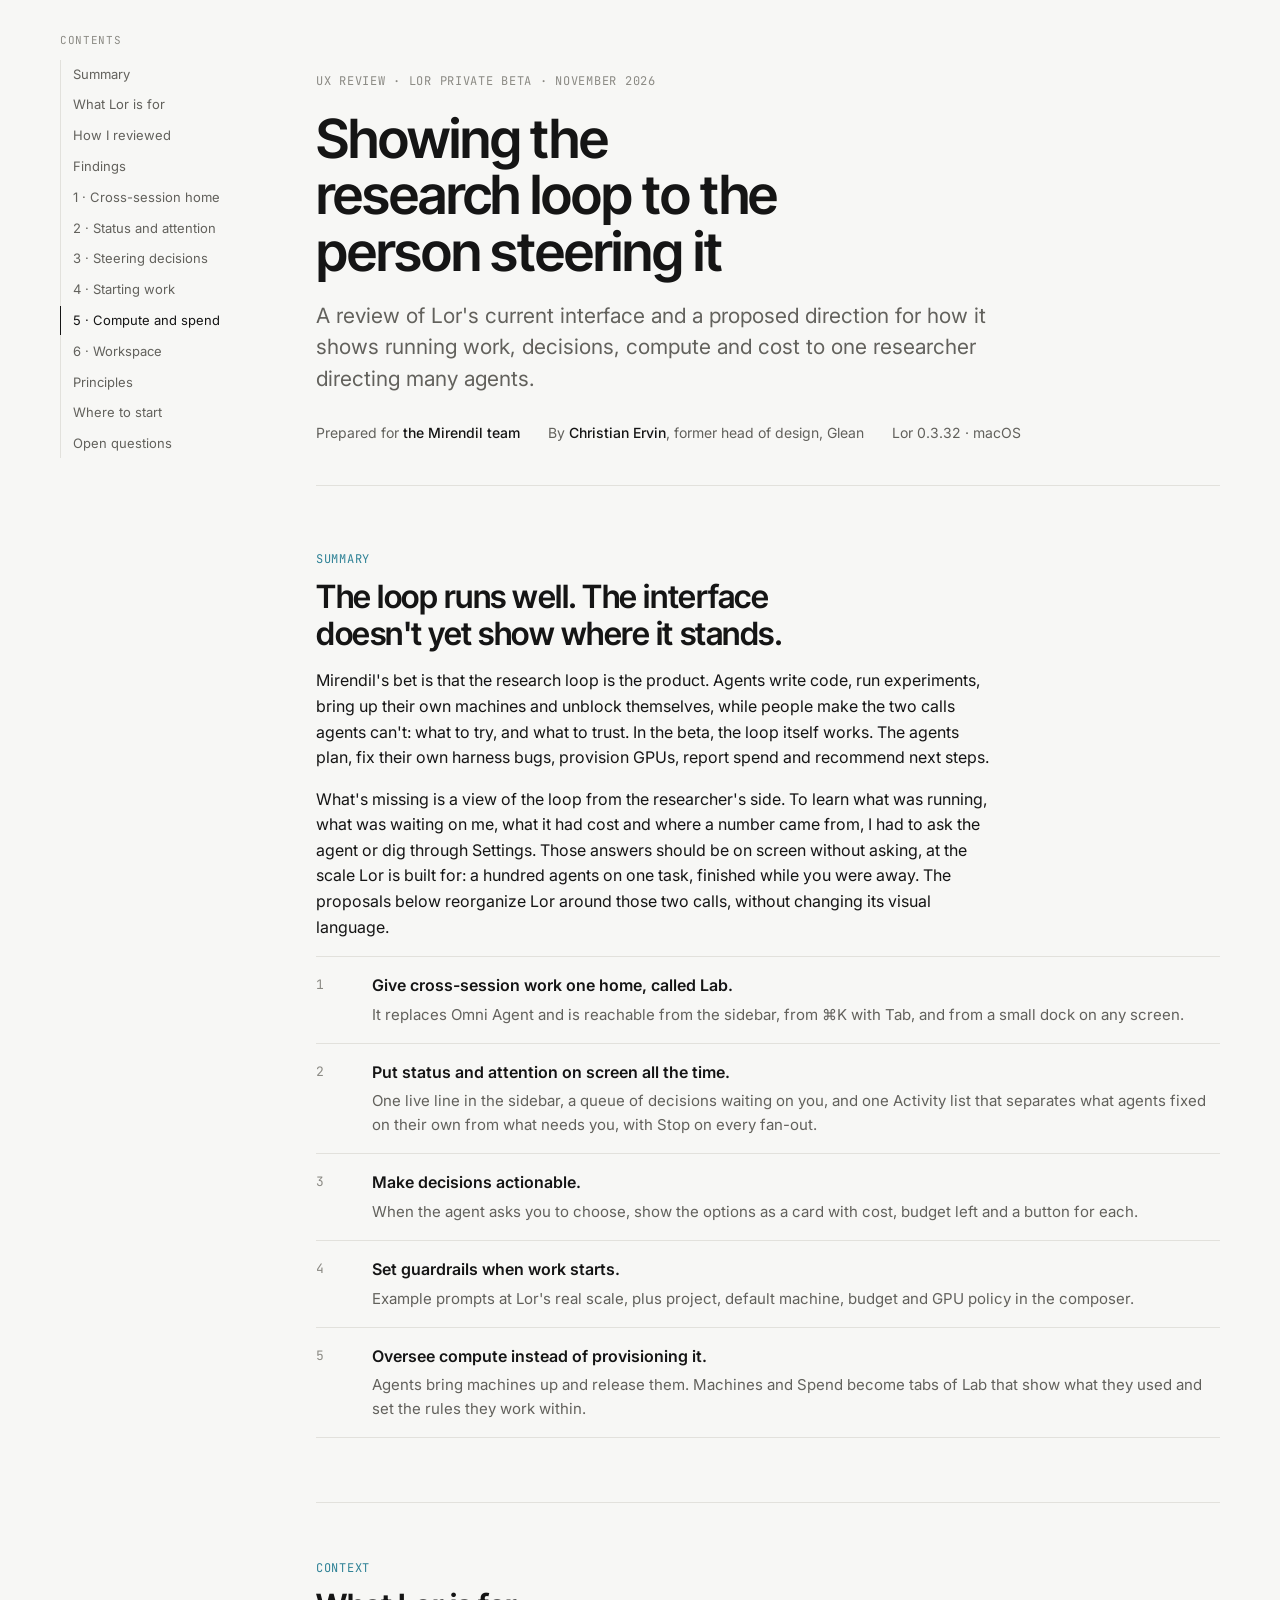
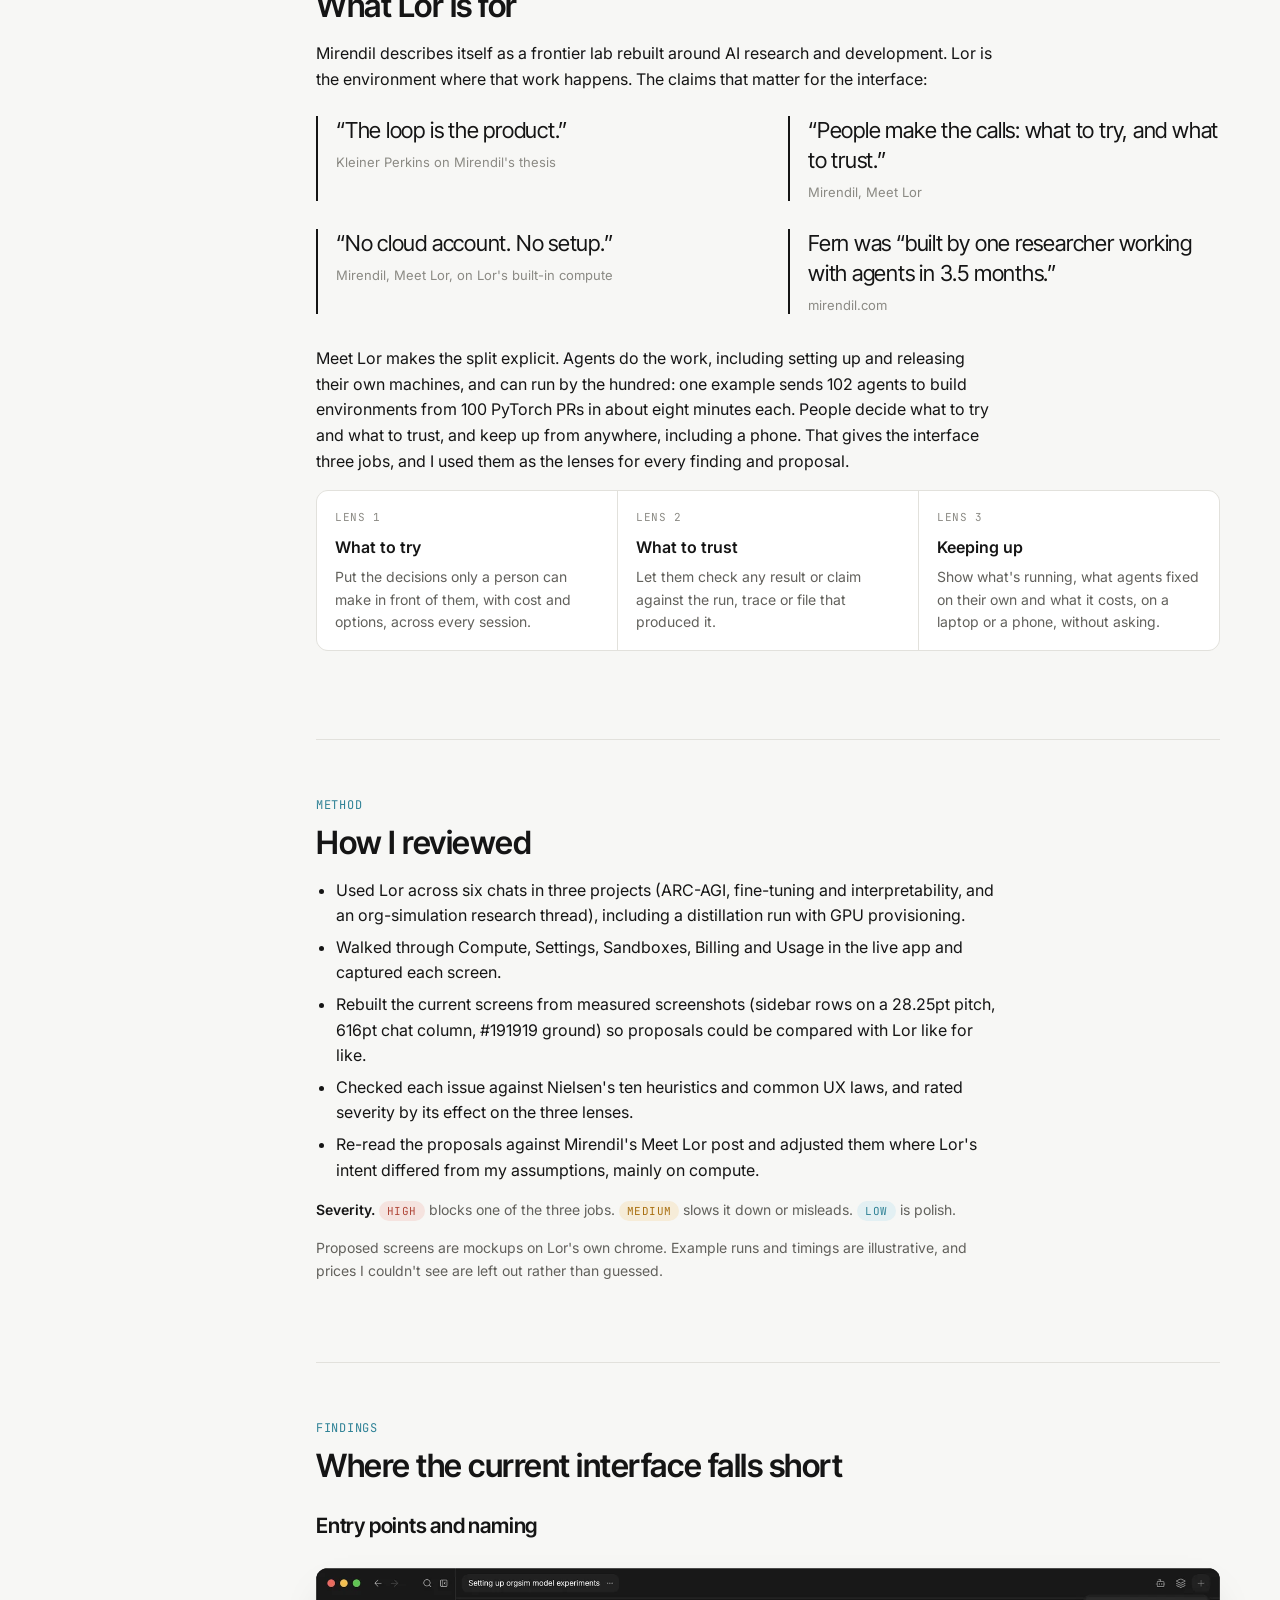
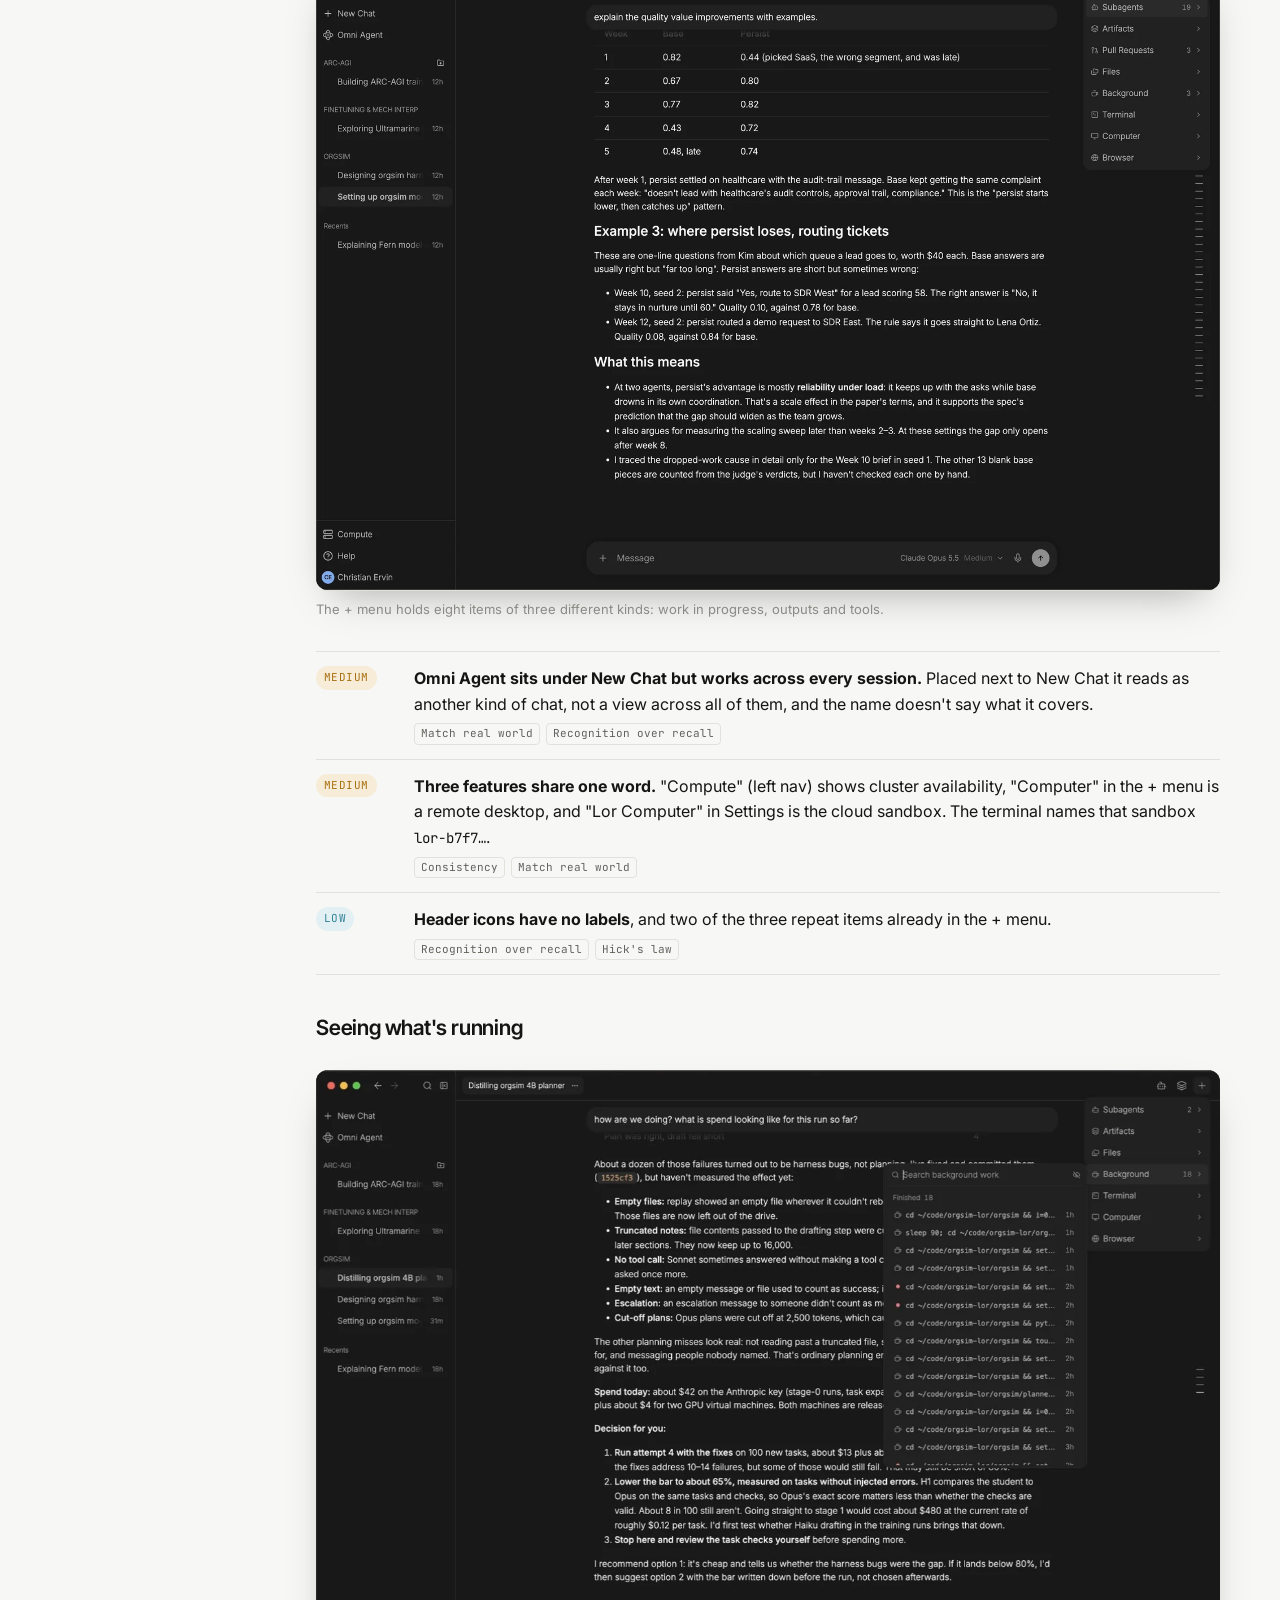
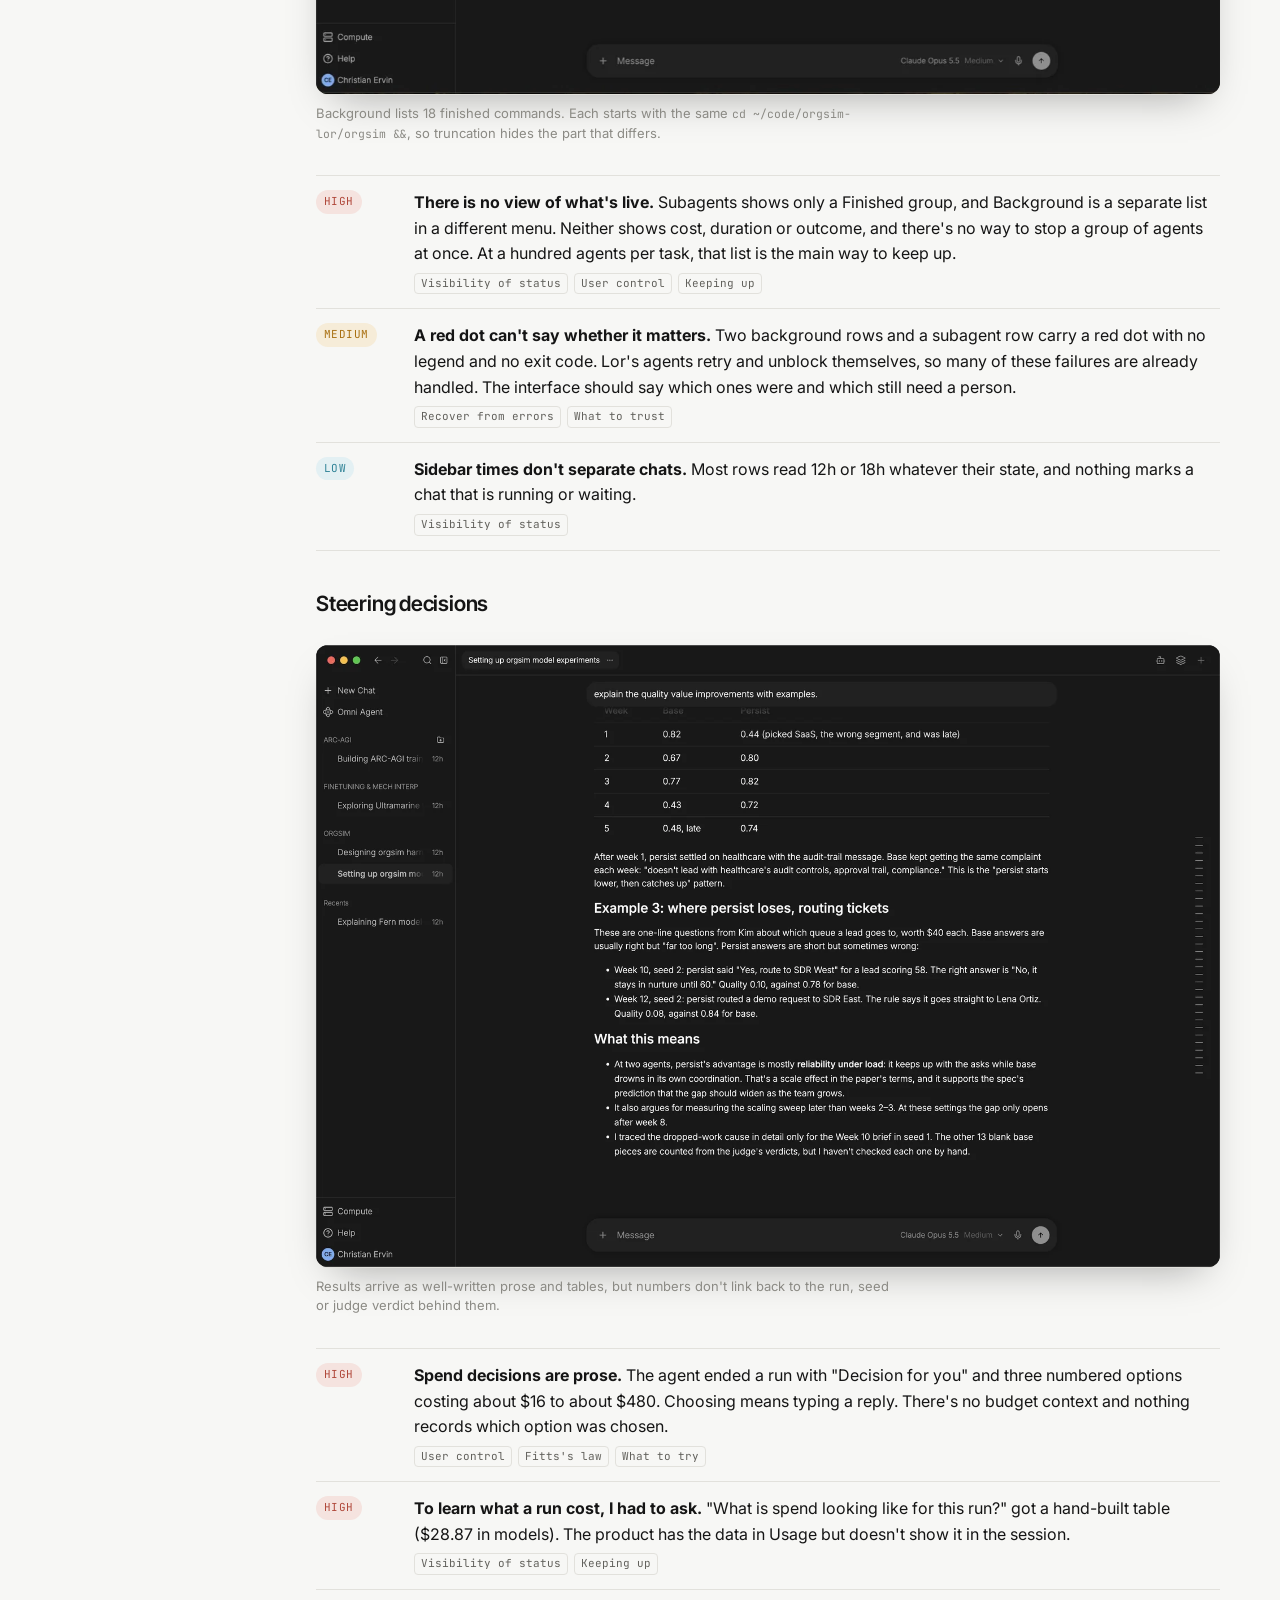
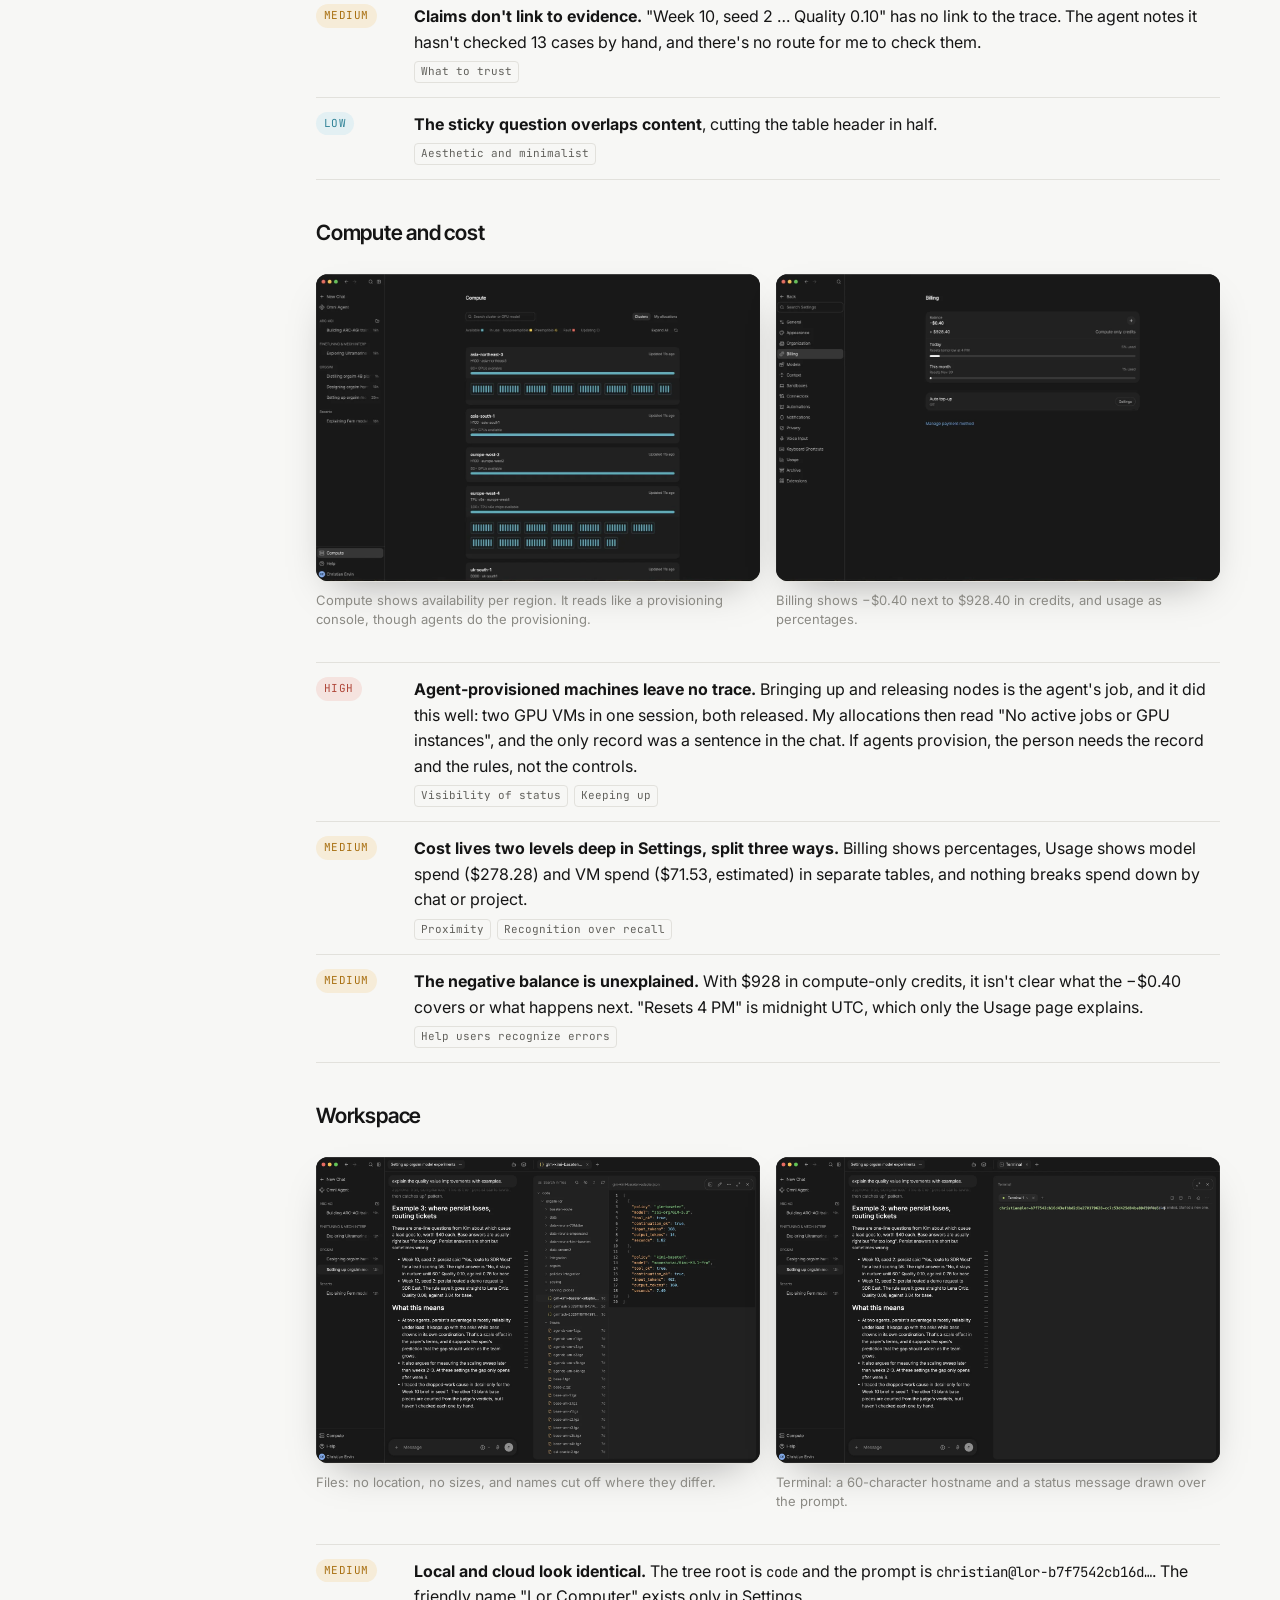
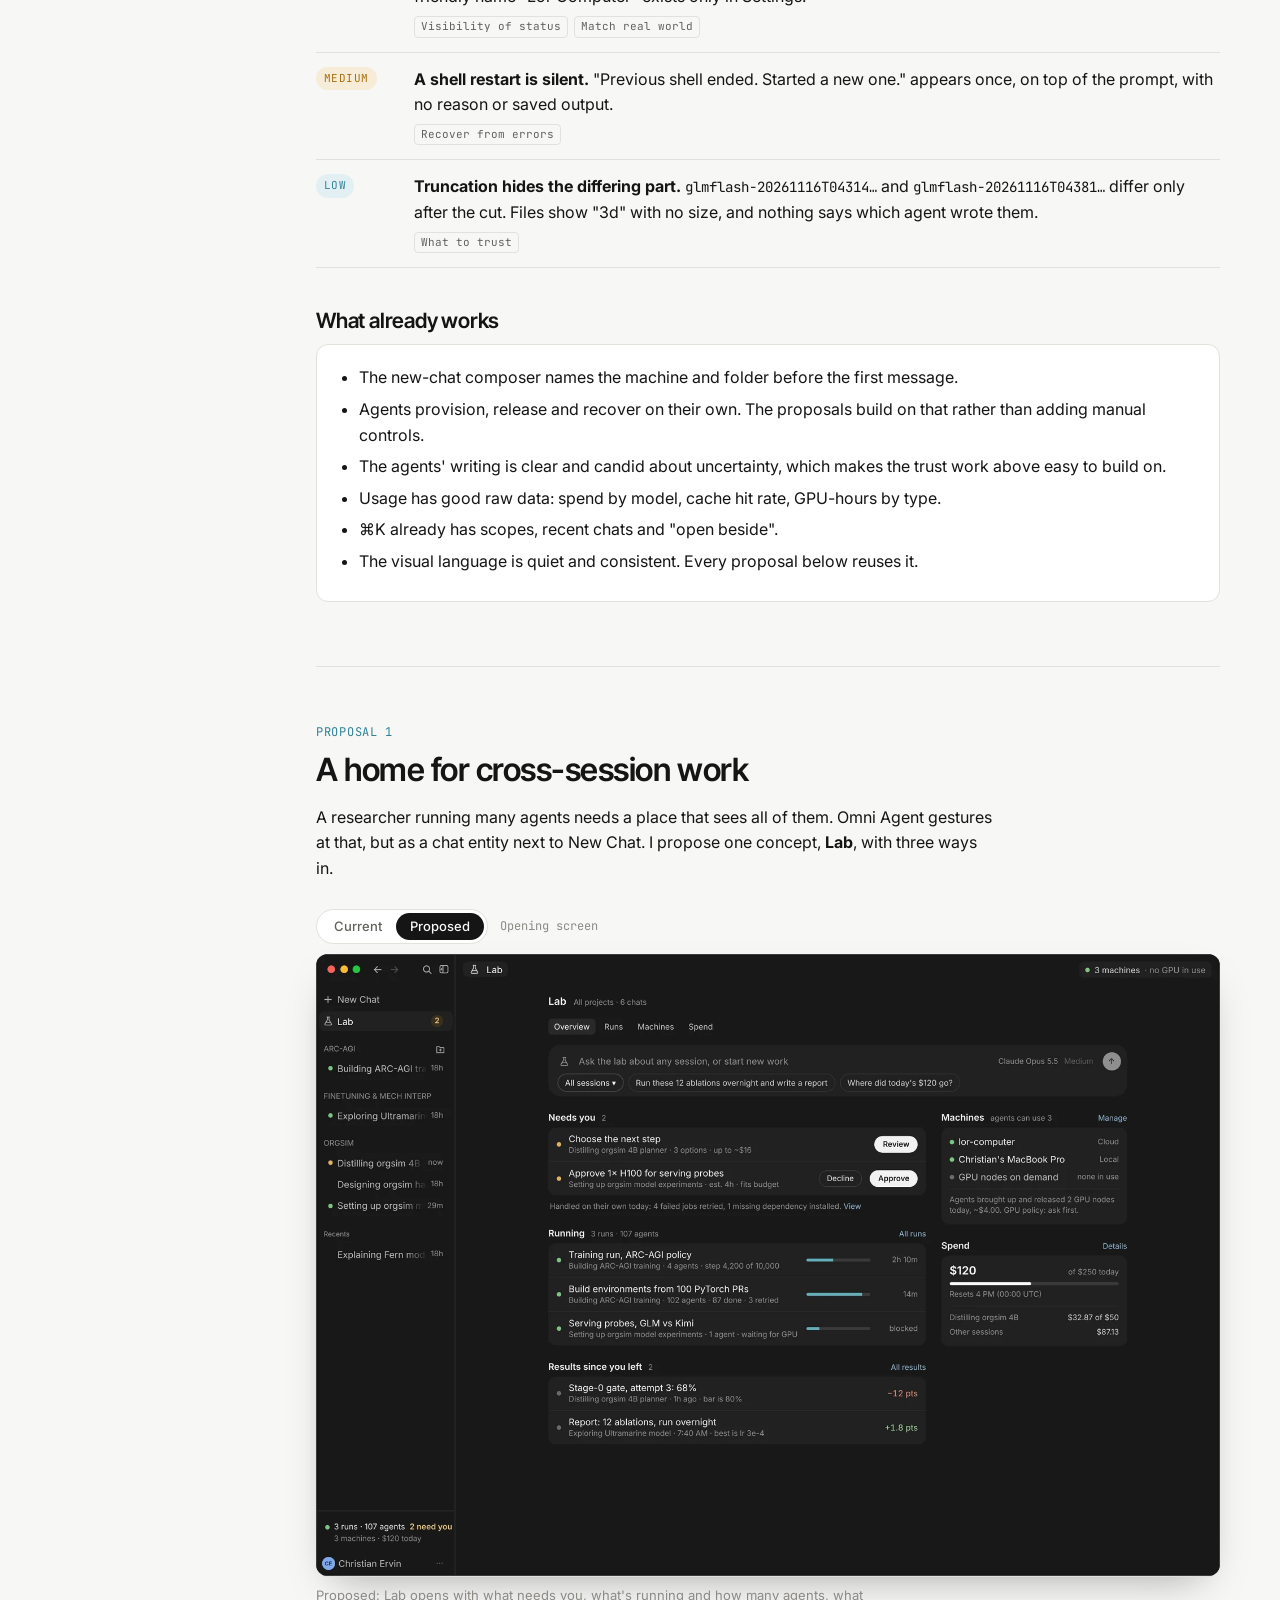
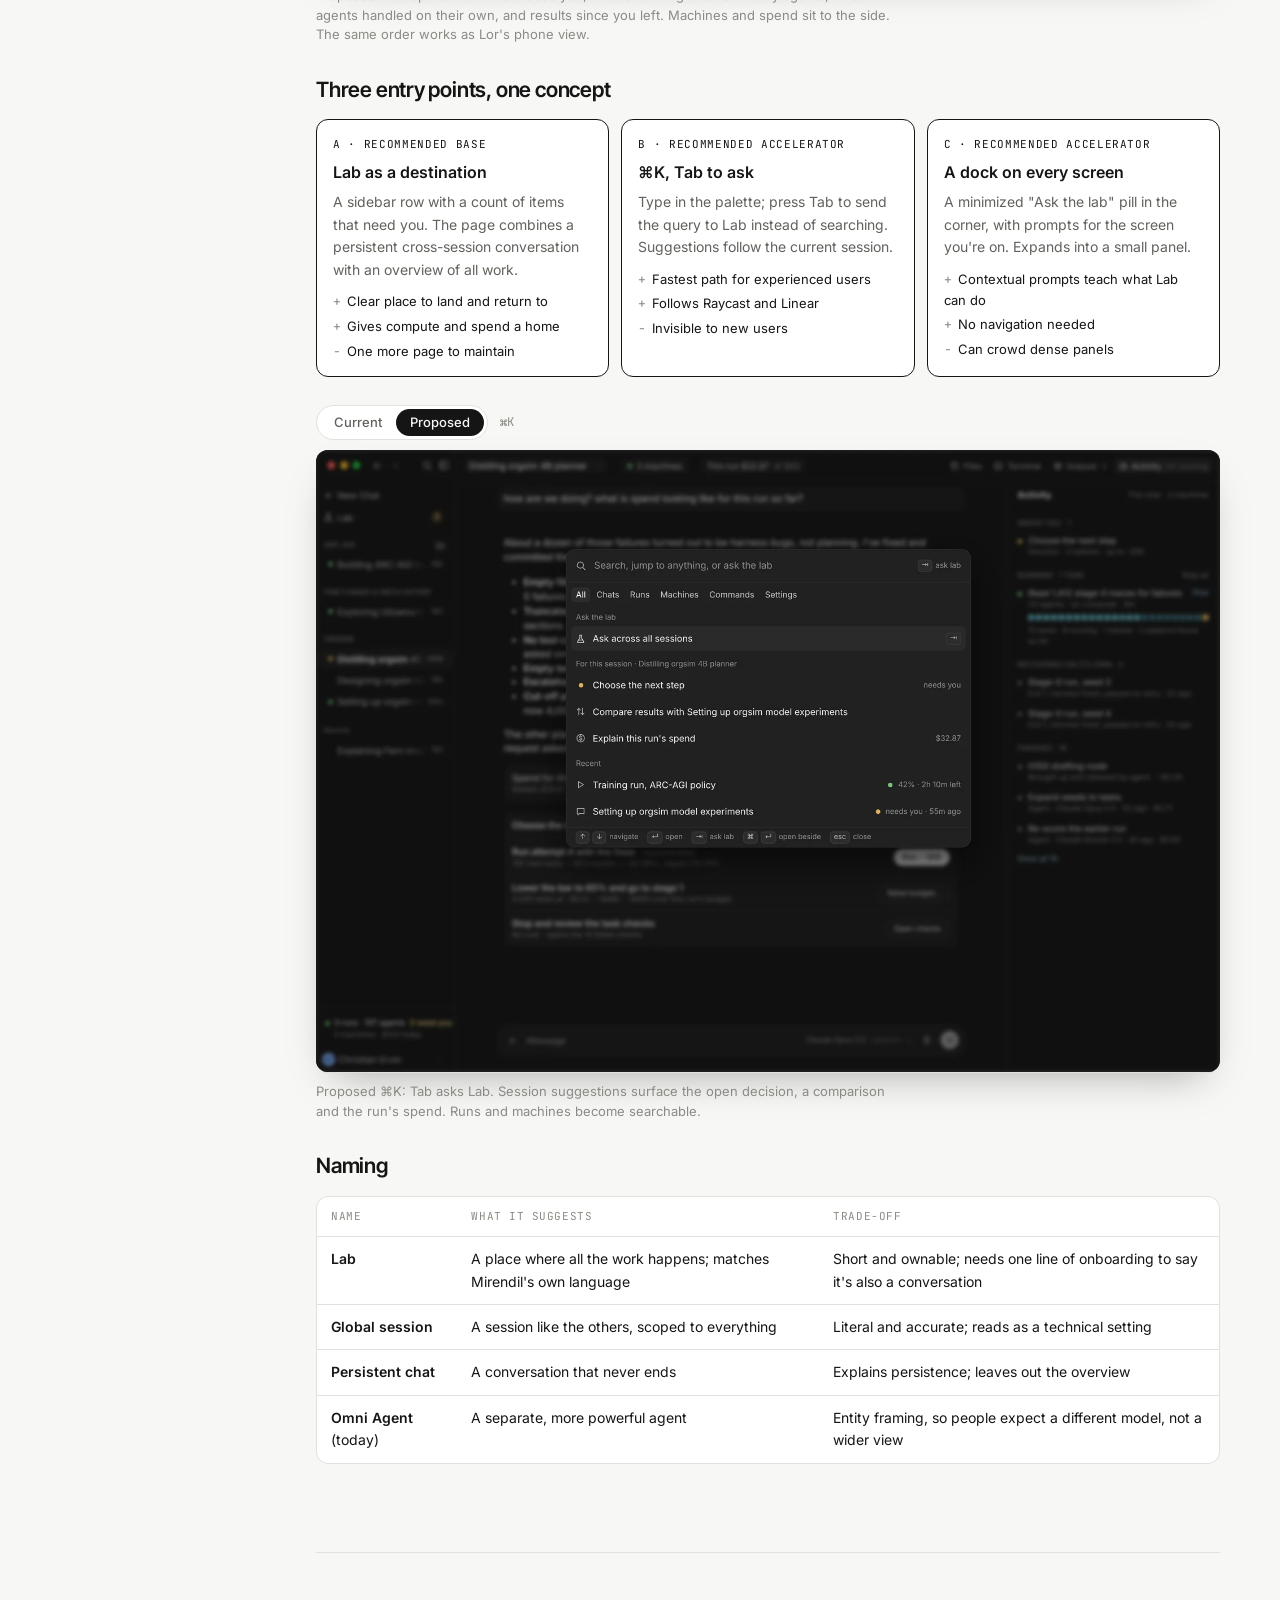
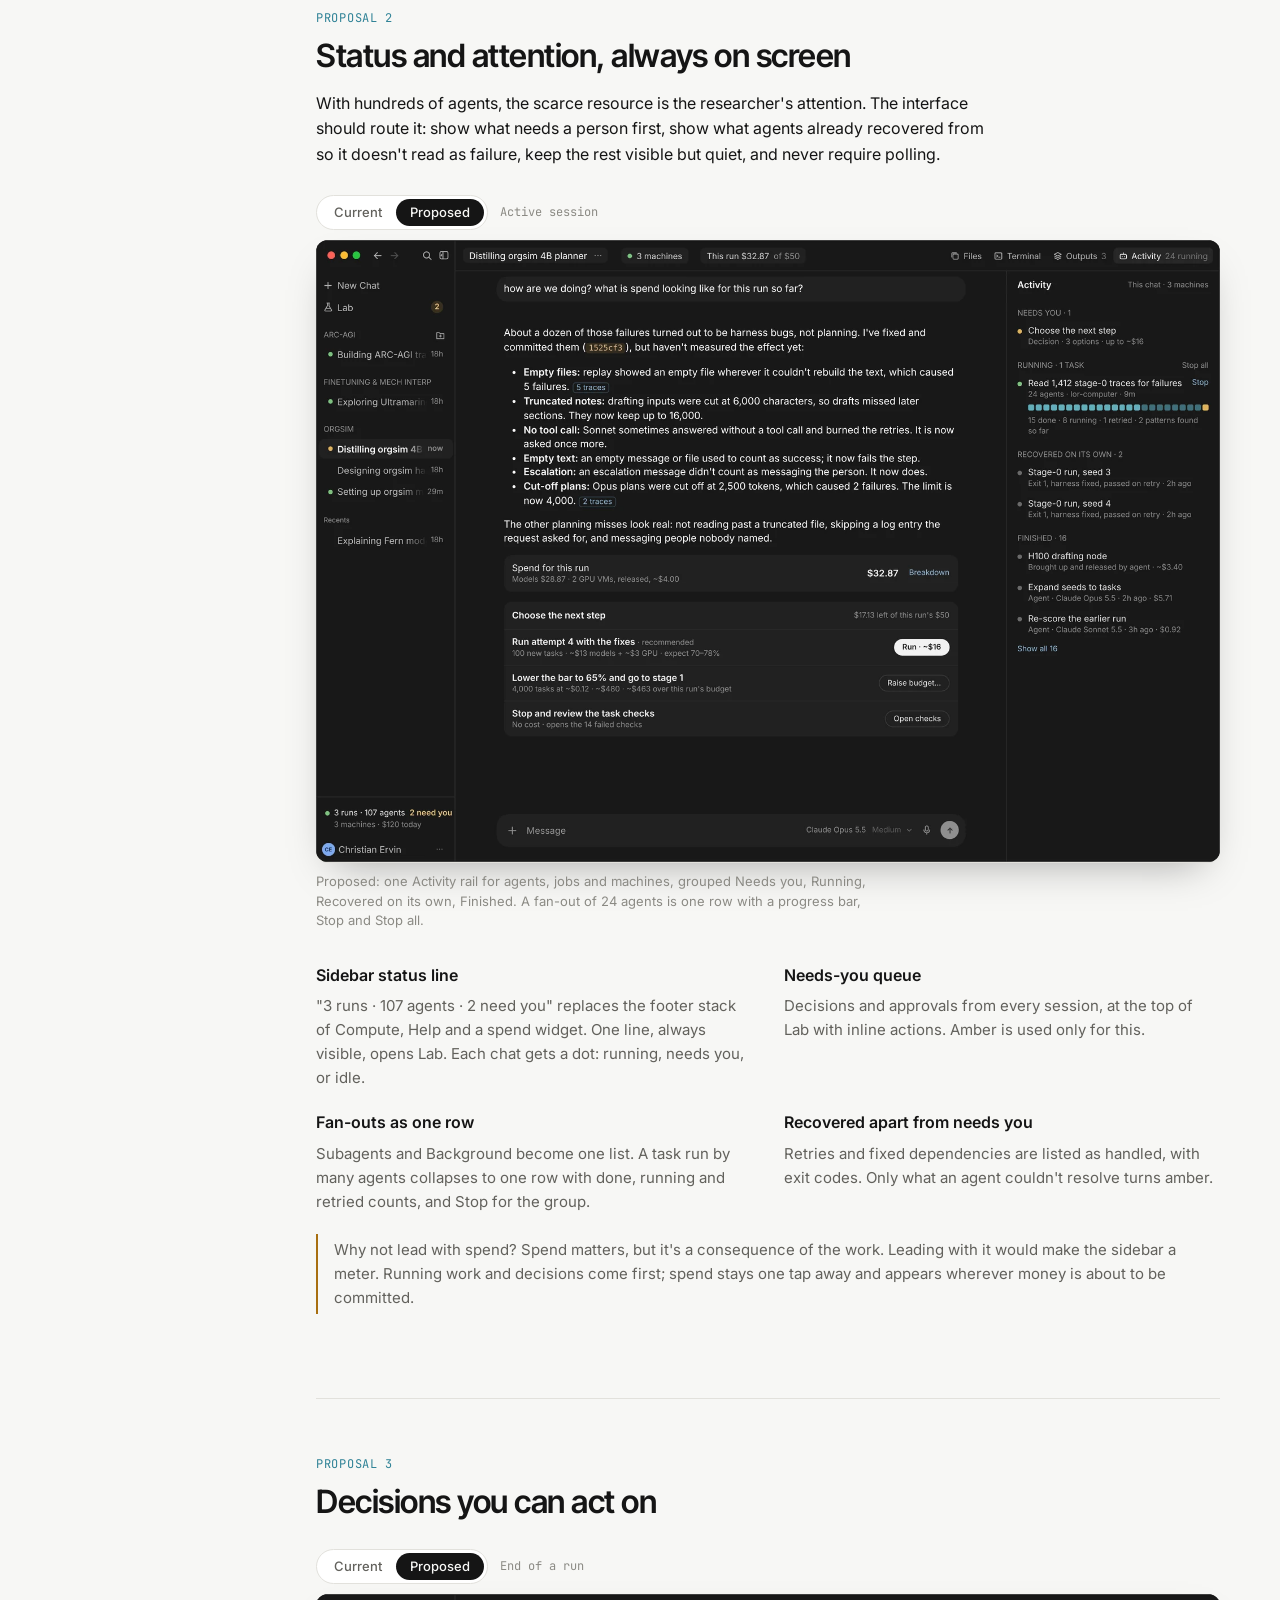
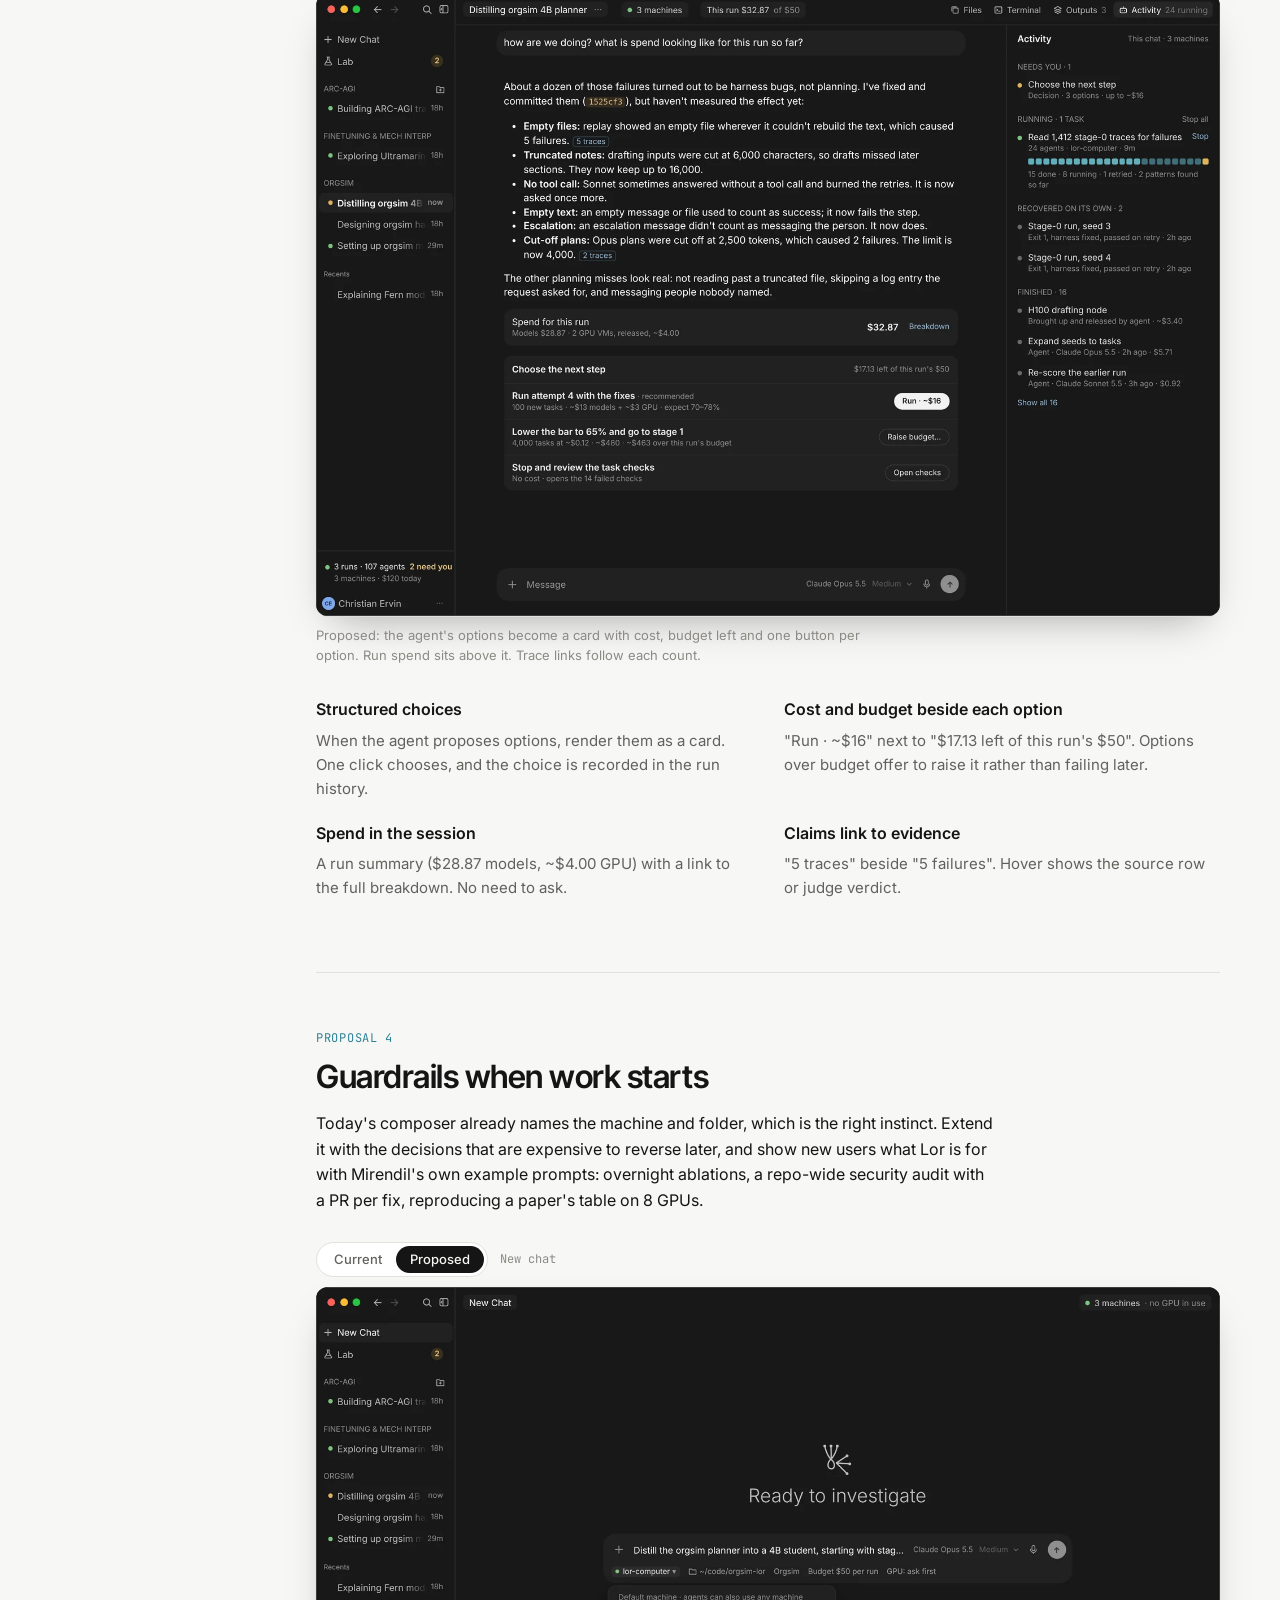
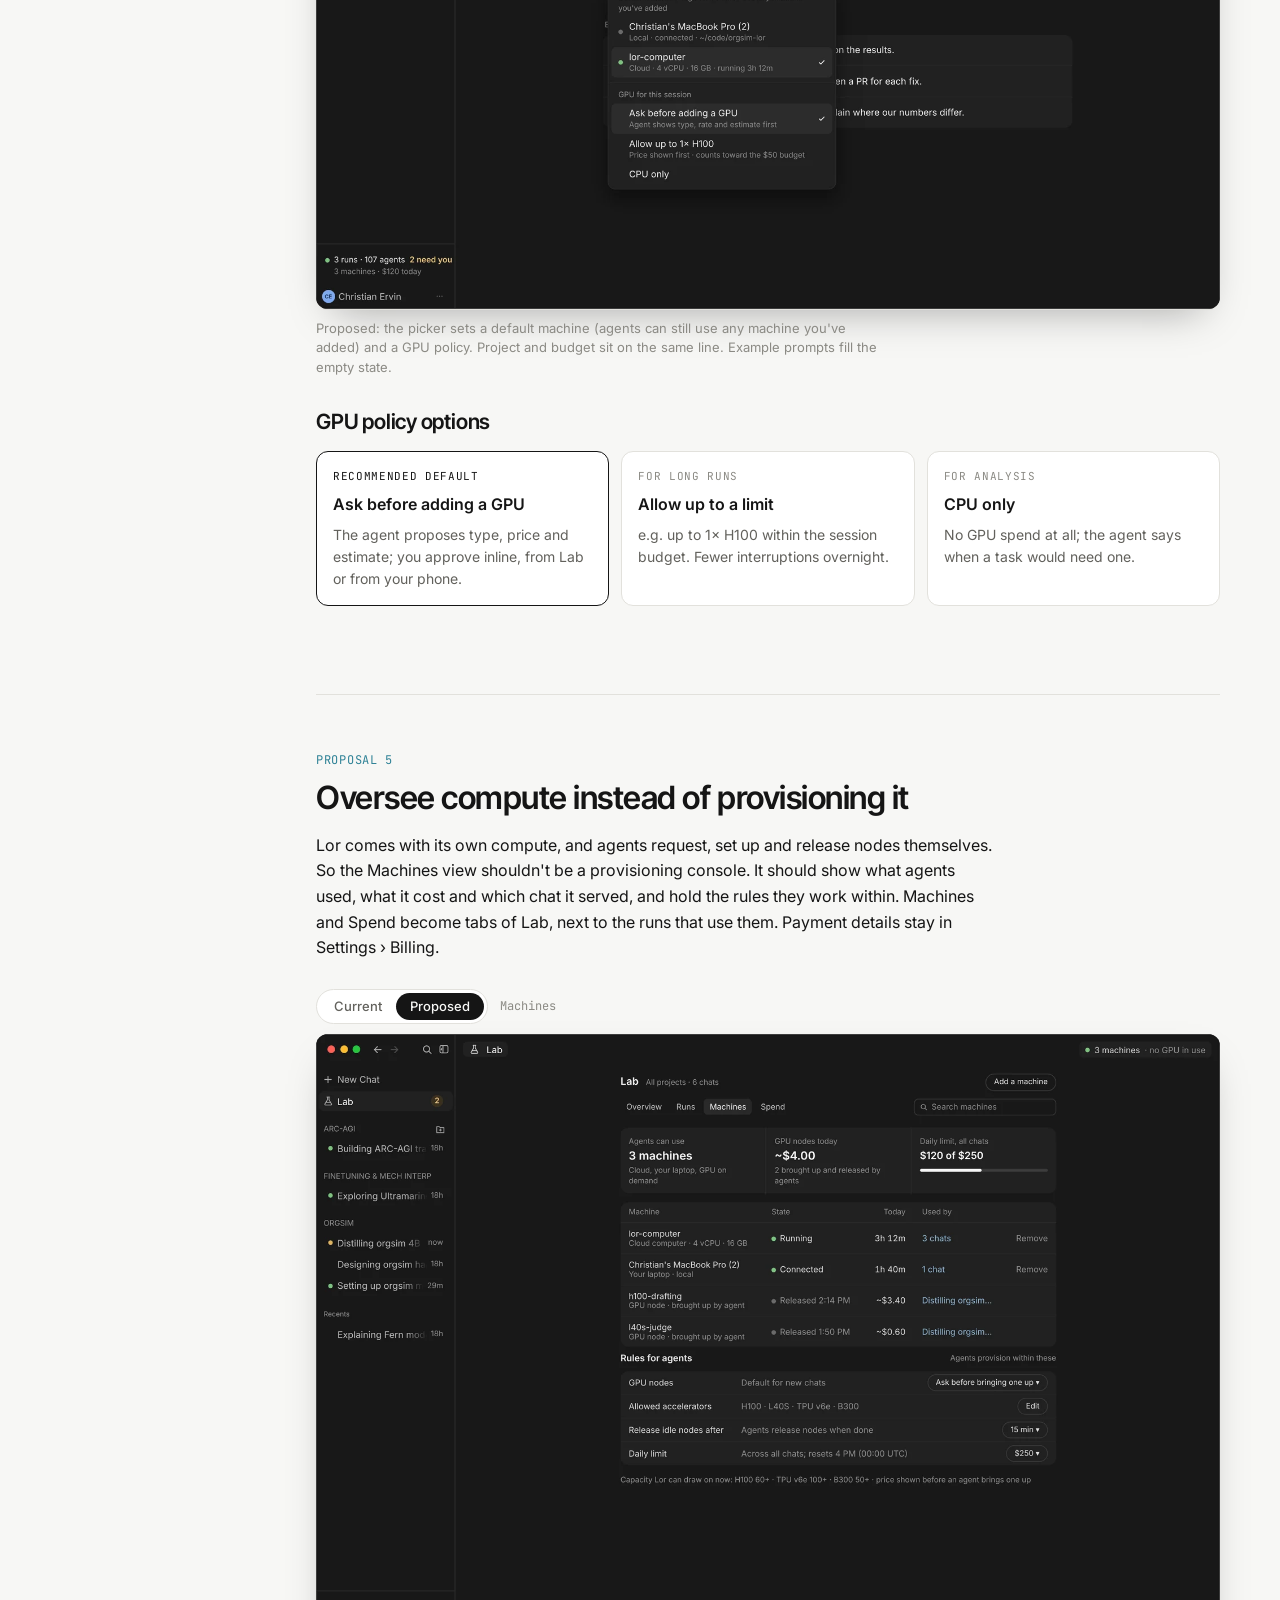
==== commit 7c7a33ea: "Lor UX review: revise against Mirendil's Meet Lor post Agent-provisioned compute with rules, fan-out" ====
--- a/lor-ux-review/index.html
+++ b/lor-ux-review/index.html
@@ -141,6 +141,7 @@
 <style>:root{padding-top:env(safe-area-inset-top,0px);padding-bottom:env(safe-area-inset-bottom,0px)}body{margin:0}img{max-width:100%}</style>
 </head>
 <body>
+
 <div class="wrap">
 <div class="page">
 <nav class="toc" aria-label="Contents">
@@ -174,15 +175,15 @@
 <p class="kicker">Summary</p>
 <h2>The loop runs well. The interface doesn't yet show where it stands.</h2>
 <div class="col">
-<p>Mirendil's bet is that the research loop is the product: agents write code, run experiments and iterate for days while one researcher steers. In the beta, the loop itself works. The agents plan, fix their own harness bugs, provision GPUs, report spend and recommend next steps.</p>
-<p>What's missing is a view of the loop from the researcher's side. To learn what is running, what is waiting on me, what it has cost and where a number came from, I had to ask the agent or dig through Settings. Those answers should be on screen without asking. The proposals below reorganize Lor around that, without changing its visual language.</p>
+<p>Mirendil's bet is that the research loop is the product. Agents write code, run experiments, bring up their own machines and unblock themselves, while people make the two calls agents can't: what to try, and what to trust. In the beta, the loop itself works. The agents plan, fix their own harness bugs, provision GPUs, report spend and recommend next steps.</p>
+<p>What's missing is a view of the loop from the researcher's side. To learn what was running, what was waiting on me, what it had cost and where a number came from, I had to ask the agent or dig through Settings. Those answers should be on screen without asking, at the scale Lor is built for: a hundred agents on one task, finished while you were away. The proposals below reorganize Lor around those two calls, without changing its visual language.</p>
 </div>
 <ol class="changes">
 <li><b>Give cross-session work one home, called Lab.</b><span>It replaces Omni Agent and is reachable from the sidebar, from ⌘K with Tab, and from a small dock on any screen.</span></li>
-<li><b>Put status and attention on screen all the time.</b><span>One live line in the sidebar, a queue of decisions waiting on you, and one Activity list for agents, jobs and machines.</span></li>
+<li><b>Put status and attention on screen all the time.</b><span>One live line in the sidebar, a queue of decisions waiting on you, and one Activity list that separates what agents fixed on their own from what needs you, with Stop on every fan-out.</span></li>
 <li><b>Make decisions actionable.</b><span>When the agent asks you to choose, show the options as a card with cost, budget left and a button for each.</span></li>
-<li><b>Set guardrails when work starts.</b><span>Project, machine, budget and GPU policy in the composer, so the agent asks before spending on a GPU.</span></li>
-<li><b>Bring compute and spend into the work.</b><span>Machines and Spend become tabs of Lab, in dollars, with history and a breakdown by chat. Payment stays in Settings.</span></li>
+<li><b>Set guardrails when work starts.</b><span>Example prompts at Lor's real scale, plus project, default machine, budget and GPU policy in the composer.</span></li>
+<li><b>Oversee compute instead of provisioning it.</b><span>Agents bring machines up and release them. Machines and Spend become tabs of Lab that show what they used and set the rules they work within.</span></li>
 </ol>
 </section>
 
@@ -192,15 +193,15 @@
 <div class="col"><p>Mirendil describes itself as a frontier lab rebuilt around AI research and development. Lor is the environment where that work happens. The claims that matter for the interface:</p></div>
 <div class="quotes">
 <blockquote>“The loop is the product.”<cite>Kleiner Perkins on Mirendil's thesis</cite></blockquote>
-<blockquote>Agents “write code, run experiments, and iterate on the results for days.”<cite>mirendil.com, on Lor</cite></blockquote>
-<blockquote>Lor does “the work of an entire AI lab.”<cite>mirendil.com</cite></blockquote>
+<blockquote>“People make the calls: what to try, and what to trust.”<cite>Mirendil, Meet Lor</cite></blockquote>
+<blockquote>“No cloud account. No setup.”<cite>Mirendil, Meet Lor, on Lor's built-in compute</cite></blockquote>
 <blockquote>Fern was “built by one researcher working with agents in 3.5 months.”<cite>mirendil.com</cite></blockquote>
 </div>
-<div class="col"><p>One person, many agents, long-running work, real money. That shape gives the interface three jobs, and I used them as the lenses for every finding and proposal.</p></div>
+<div class="col"><p>Meet Lor makes the split explicit. Agents do the work, including setting up and releasing their own machines, and can run by the hundred: one example sends 102 agents to build environments from 100 PyTorch PRs in about eight minutes each. People decide what to try and what to trust, and keep up from anywhere, including a phone. That gives the interface three jobs, and I used them as the lenses for every finding and proposal.</p></div>
 <div class="lenses">
-<div><div class="n">Lens 1</div><h4>Attention</h4><p>Tell one researcher what needs them, across every session, without polling.</p></div>
-<div><div class="n">Lens 2</div><h4>Trust</h4><p>Let them check any result or claim against the run, trace or file that produced it.</p></div>
-<div><div class="n">Lens 3</div><h4>Resources</h4><p>Show what compute is in use and what it costs before and while it's spent.</p></div>
+<div><div class="n">Lens 1</div><h4>What to try</h4><p>Put the decisions only a person can make in front of them, with cost and options, across every session.</p></div>
+<div><div class="n">Lens 2</div><h4>What to trust</h4><p>Let them check any result or claim against the run, trace or file that produced it.</p></div>
+<div><div class="n">Lens 3</div><h4>Keeping up</h4><p>Show what's running, what agents fixed on their own and what it costs, on a laptop or a phone, without asking.</p></div>
 </div>
 </section>
 
@@ -213,9 +214,10 @@
 <li>Walked through Compute, Settings, Sandboxes, Billing and Usage in the live app and captured each screen.</li>
 <li>Rebuilt the current screens from measured screenshots (sidebar rows on a 28.25pt pitch, 616pt chat column, #191919 ground) so proposals could be compared with Lor like for like.</li>
 <li>Checked each issue against Nielsen's ten heuristics and common UX laws, and rated severity by its effect on the three lenses.</li>
+<li>Re-read the proposals against Mirendil's Meet Lor post and adjusted them where Lor's intent differed from my assumptions, mainly on compute.</li>
 </ul>
 <p class="muted" style="font-size:14px"><b style="color:var(--ink);font-weight:600">Severity.</b> <span class="sev h">High</span> blocks one of the three jobs. <span class="sev m">Medium</span> slows it down or misleads. <span class="sev l">Low</span> is polish.</p>
-<p class="muted" style="font-size:14px">Proposed screens are mockups on Lor's own chrome. Example runs and timings are illustrative, and values I couldn't see are shown as placeholders such as [RATE] and [PRICE].</p>
+<p class="muted" style="font-size:14px">Proposed screens are mockups on Lor's own chrome. Example runs and timings are illustrative, and prices I couldn't see are left out rather than guessed.</p>
 </div>
 </section>
 
@@ -234,27 +236,27 @@
 <h3 style="margin-top:40px">Seeing what's running</h3>
 <figure><div class="shot"><img src="img/cur-background.webp" width="1316" height="909" alt="Background list open from the + menu showing eighteen finished commands, each beginning cd ~/code/orgsim-lor/orgsim" loading="lazy"></div><figcaption>Background lists 18 finished commands. Each starts with the same <code>cd ~/code/orgsim-lor/orgsim &amp;&amp;</code>, so truncation hides the part that differs.</figcaption></figure>
 <ul class="finds">
-<li><span class="sev h">High</span><div><p><b>There is no view of what's live.</b> Subagents shows only a Finished group, and Background is a separate list in a different menu. Neither shows cost, duration or outcome.</p><div class="tags"><span class="tag">Visibility of status</span><span class="tag">Attention</span></div></div></li>
-<li><span class="sev m">Medium</span><div><p><b>Failures look like everything else.</b> Two background rows carry a red dot with no legend and no exit code; a subagent row has the same dot.</p><div class="tags"><span class="tag">Recover from errors</span></div></div></li>
+<li><span class="sev h">High</span><div><p><b>There is no view of what's live.</b> Subagents shows only a Finished group, and Background is a separate list in a different menu. Neither shows cost, duration or outcome, and there's no way to stop a group of agents at once. At a hundred agents per task, that list is the main way to keep up.</p><div class="tags"><span class="tag">Visibility of status</span><span class="tag">User control</span><span class="tag">Keeping up</span></div></div></li>
+<li><span class="sev m">Medium</span><div><p><b>A red dot can't say whether it matters.</b> Two background rows and a subagent row carry a red dot with no legend and no exit code. Lor's agents retry and unblock themselves, so many of these failures are already handled. The interface should say which ones were and which still need a person.</p><div class="tags"><span class="tag">Recover from errors</span><span class="tag">What to trust</span></div></div></li>
 <li><span class="sev l">Low</span><div><p><b>Sidebar times don't separate chats.</b> Most rows read 12h or 18h whatever their state, and nothing marks a chat that is running or waiting.</p><div class="tags"><span class="tag">Visibility of status</span></div></div></li>
 </ul>
 
 <h3 style="margin-top:40px">Steering decisions</h3>
 <figure><div class="shot"><img src="img/cur-chat.webp" width="1600" height="1101" alt="Lor chat showing a results table and examples, with the sticky question bubble overlapping the table header" loading="lazy"></div><figcaption>Results arrive as well-written prose and tables, but numbers don't link back to the run, seed or judge verdict behind them.</figcaption></figure>
 <ul class="finds">
-<li><span class="sev h">High</span><div><p><b>Spend decisions are prose.</b> The agent ended a run with "Decision for you" and three numbered options costing about $16 to about $480. Choosing means typing a reply. There's no budget context and nothing records which option was chosen.</p><div class="tags"><span class="tag">User control</span><span class="tag">Fitts's law</span><span class="tag">Resources</span></div></div></li>
-<li><span class="sev h">High</span><div><p><b>To learn what a run cost, I had to ask.</b> "What is spend looking like for this run?" got a hand-built table ($28.87 in models). The product has the data in Usage but doesn't show it in the session.</p><div class="tags"><span class="tag">Visibility of status</span><span class="tag">Resources</span></div></div></li>
-<li><span class="sev m">Medium</span><div><p><b>Claims don't link to evidence.</b> "Week 10, seed 2 … Quality 0.10" has no link to the trace. The agent notes it hasn't checked 13 cases by hand, and there's no route for me to check them.</p><div class="tags"><span class="tag">Trust</span></div></div></li>
+<li><span class="sev h">High</span><div><p><b>Spend decisions are prose.</b> The agent ended a run with "Decision for you" and three numbered options costing about $16 to about $480. Choosing means typing a reply. There's no budget context and nothing records which option was chosen.</p><div class="tags"><span class="tag">User control</span><span class="tag">Fitts's law</span><span class="tag">What to try</span></div></div></li>
+<li><span class="sev h">High</span><div><p><b>To learn what a run cost, I had to ask.</b> "What is spend looking like for this run?" got a hand-built table ($28.87 in models). The product has the data in Usage but doesn't show it in the session.</p><div class="tags"><span class="tag">Visibility of status</span><span class="tag">Keeping up</span></div></div></li>
+<li><span class="sev m">Medium</span><div><p><b>Claims don't link to evidence.</b> "Week 10, seed 2 … Quality 0.10" has no link to the trace. The agent notes it hasn't checked 13 cases by hand, and there's no route for me to check them.</p><div class="tags"><span class="tag">What to trust</span></div></div></li>
 <li><span class="sev l">Low</span><div><p><b>The sticky question overlaps content</b>, cutting the table header in half.</p><div class="tags"><span class="tag">Aesthetic and minimalist</span></div></div></li>
 </ul>
 
 <h3 style="margin-top:40px">Compute and cost</h3>
 <div class="pair">
-<figure><div class="shot"><img src="img/cur-compute.webp" width="1316" height="909" alt="Compute page listing clusters with availability bars and node blocks" loading="lazy"></div><figcaption>Compute shows availability per region, with no prices and no way to request capacity.</figcaption></figure>
+<figure><div class="shot"><img src="img/cur-compute.webp" width="1316" height="909" alt="Compute page listing clusters with availability bars and node blocks" loading="lazy"></div><figcaption>Compute shows availability per region. It reads like a provisioning console, though agents do the provisioning.</figcaption></figure>
 <figure><div class="shot"><img src="img/cur-billing.webp" width="1316" height="909" alt="Billing settings showing a balance of negative 40 cents, 928.40 dollars of compute credits and usage as percentages" loading="lazy"></div><figcaption>Billing shows −$0.40 next to $928.40 in credits, and usage as percentages.</figcaption></figure>
 </div>
 <ul class="finds">
-<li><span class="sev h">High</span><div><p><b>Used machines leave no trace.</b> The agent ran two GPU VMs in one session and released them. My allocations then read "No active jobs or GPU instances". The only record was a sentence in the chat.</p><div class="tags"><span class="tag">Visibility of status</span><span class="tag">Resources</span></div></div></li>
+<li><span class="sev h">High</span><div><p><b>Agent-provisioned machines leave no trace.</b> Bringing up and releasing nodes is the agent's job, and it did this well: two GPU VMs in one session, both released. My allocations then read "No active jobs or GPU instances", and the only record was a sentence in the chat. If agents provision, the person needs the record and the rules, not the controls.</p><div class="tags"><span class="tag">Visibility of status</span><span class="tag">Keeping up</span></div></div></li>
 <li><span class="sev m">Medium</span><div><p><b>Cost lives two levels deep in Settings, split three ways.</b> Billing shows percentages, Usage shows model spend ($278.28) and VM spend ($71.53, estimated) in separate tables, and nothing breaks spend down by chat or project.</p><div class="tags"><span class="tag">Proximity</span><span class="tag">Recognition over recall</span></div></div></li>
 <li><span class="sev m">Medium</span><div><p><b>The negative balance is unexplained.</b> With $928 in compute-only credits, it isn't clear what the −$0.40 covers or what happens next. "Resets 4 PM" is midnight UTC, which only the Usage page explains.</p><div class="tags"><span class="tag">Help users recognize errors</span></div></div></li>
 </ul>
@@ -267,13 +269,14 @@
 <ul class="finds">
 <li><span class="sev m">Medium</span><div><p><b>Local and cloud look identical.</b> The tree root is <code>code</code> and the prompt is <code>christian@lor-b7f7542cb16d…</code>. The friendly name "Lor Computer" exists only in Settings.</p><div class="tags"><span class="tag">Visibility of status</span><span class="tag">Match real world</span></div></div></li>
 <li><span class="sev m">Medium</span><div><p><b>A shell restart is silent.</b> "Previous shell ended. Started a new one." appears once, on top of the prompt, with no reason or saved output.</p><div class="tags"><span class="tag">Recover from errors</span></div></div></li>
-<li><span class="sev l">Low</span><div><p><b>Truncation hides the differing part.</b> <code>glmflash-20261116T04314…</code> and <code>glmflash-20261116T04381…</code> differ only after the cut. Files show "3d" with no size, and nothing says which agent wrote them.</p><div class="tags"><span class="tag">Trust</span></div></div></li>
+<li><span class="sev l">Low</span><div><p><b>Truncation hides the differing part.</b> <code>glmflash-20261116T04314…</code> and <code>glmflash-20261116T04381…</code> differ only after the cut. Files show "3d" with no size, and nothing says which agent wrote them.</p><div class="tags"><span class="tag">What to trust</span></div></div></li>
 </ul>
 
 <h3 style="margin-top:40px">What already works</h3>
 <div class="good">
 <ul>
 <li>The new-chat composer names the machine and folder before the first message.</li>
+<li>Agents provision, release and recover on their own. The proposals build on that rather than adding manual controls.</li>
 <li>The agents' writing is clear and candid about uncertainty, which makes the trust work above easy to build on.</li>
 <li>Usage has good raw data: spend by model, cache hit rate, GPU-hours by type.</li>
 <li>⌘K already has scopes, recent chats and "open beside".</li>
@@ -290,7 +293,7 @@
 <div class="ba" data-ba>
 <div class="ba-bar"><div class="ba-tabs" role="tablist" aria-label="Compare opening screen"><button role="tab" aria-selected="false" data-k="cur">Current</button><button role="tab" aria-selected="true" data-k="pro">Proposed</button></div><span class="hint">Opening screen</span></div>
 <div class="shot"><img data-k="cur" src="img/cur-home.webp" width="1600" height="1101" alt="Current opening screen: Ready to investigate, with a composer naming the machine and folder" loading="lazy" hidden><img data-k="pro" src="img/pro-lab.webp" width="1600" height="1101" alt="Proposed Lab overview: composer to ask the lab, Needs you, Running, Results since you left, Machines and Spend" loading="lazy"></div>
-<figcaption>Proposed: Lab opens with what needs you, what's running, and results since you left. Machines and spend sit to the side.</figcaption>
+<figcaption>Proposed: Lab opens with what needs you, what's running and how many agents, what agents handled on their own, and results since you left. Machines and spend sit to the side. The same order works as Lor's phone view.</figcaption>
 </div>
 
 <h3>Three entry points, one concept</h3>
@@ -319,17 +322,17 @@
 <section id="p-attention">
 <p class="kicker">Proposal 2</p>
 <h2>Status and attention, always on screen</h2>
-<div class="col"><p>With hundreds of agents, the scarce resource is the researcher's attention. The interface should route it: show what needs a person first, keep the rest visible but quiet, and never require polling.</p></div>
+<div class="col"><p>With hundreds of agents, the scarce resource is the researcher's attention. The interface should route it: show what needs a person first, show what agents already recovered from so it doesn't read as failure, keep the rest visible but quiet, and never require polling.</p></div>
 <div class="ba" data-ba>
 <div class="ba-bar"><div class="ba-tabs" role="tablist" aria-label="Compare activity"><button role="tab" aria-selected="false" data-k="cur">Current</button><button role="tab" aria-selected="true" data-k="pro">Proposed</button></div><span class="hint">Active session</span></div>
-<div class="shot"><img data-k="cur" src="img/cur-subagents.webp" width="1600" height="1101" alt="Current Subagents popover listing finished subagents only" loading="lazy" hidden><img data-k="pro" src="img/pro-session.webp" width="1600" height="1101" alt="Proposed session with an Activity rail grouped into Needs attention, Running and Finished" loading="lazy"></div>
-<figcaption>Proposed: one Activity rail for agents, jobs and machines, grouped Needs attention, Running, Finished. Rows show kind, model, machine, time and cost.</figcaption>
+<div class="shot"><img data-k="cur" src="img/cur-subagents.webp" width="1600" height="1101" alt="Current Subagents popover listing finished subagents only" loading="lazy" hidden><img data-k="pro" src="img/pro-session.webp" width="1600" height="1101" alt="Proposed session with an Activity rail grouped into Needs you, Running with a 24-agent fan-out and Stop controls, Recovered on its own, and Finished" loading="lazy"></div>
+<figcaption>Proposed: one Activity rail for agents, jobs and machines, grouped Needs you, Running, Recovered on its own, Finished. A fan-out of 24 agents is one row with a progress bar, Stop and Stop all.</figcaption>
 </div>
 <div class="why">
-<div><h4>Sidebar status line</h4><p>"3 runs · 7 agents · 2 need you" replaces the footer stack of Compute, Help and a spend widget. One line, always visible, opens Lab.</p></div>
+<div><h4>Sidebar status line</h4><p>"3 runs · 107 agents · 2 need you" replaces the footer stack of Compute, Help and a spend widget. One line, always visible, opens Lab. Each chat gets a dot: running, needs you, or idle.</p></div>
 <div><h4>Needs-you queue</h4><p>Decisions and approvals from every session, at the top of Lab with inline actions. Amber is used only for this.</p></div>
-<div><h4>Merged Activity</h4><p>Subagents and Background become one list. Commands get readable names; failures are grouped with exit codes.</p></div>
-<div><h4>State in the sidebar</h4><p>A dot on each chat: running, needs you, or idle. Times only where they help.</p></div>
+<div><h4>Fan-outs as one row</h4><p>Subagents and Background become one list. A task run by many agents collapses to one row with done, running and retried counts, and Stop for the group.</p></div>
+<div><h4>Recovered apart from needs you</h4><p>Retries and fixed dependencies are listed as handled, with exit codes. Only what an agent couldn't resolve turns amber.</p></div>
 </div>
 <p class="callout">Why not lead with spend? Spend matters, but it's a consequence of the work. Leading with it would make the sidebar a meter. Running work and decisions come first; spend stays one tap away and appears wherever money is about to be committed.</p>
 </section>
@@ -353,15 +356,15 @@
 <section id="p-start">
 <p class="kicker">Proposal 4</p>
 <h2>Guardrails when work starts</h2>
-<div class="col"><p>Today's composer already names the machine and folder, which is the right instinct. Extend it with the decisions that are expensive to reverse later.</p></div>
+<div class="col"><p>Today's composer already names the machine and folder, which is the right instinct. Extend it with the decisions that are expensive to reverse later, and show new users what Lor is for with Mirendil's own example prompts: overnight ablations, a repo-wide security audit with a PR per fix, reproducing a paper's table on 8 GPUs.</p></div>
 <div class="ba" data-ba>
 <div class="ba-bar"><div class="ba-tabs" role="tablist" aria-label="Compare new session"><button role="tab" aria-selected="false" data-k="cur">Current</button><button role="tab" aria-selected="true" data-k="pro">Proposed</button></div><span class="hint">New chat</span></div>
-<div class="shot"><img data-k="cur" src="img/cur-home.webp" width="1600" height="1101" alt="Current new chat composer with machine and folder" loading="lazy" hidden><img data-k="pro" src="img/pro-start.webp" width="1600" height="1101" alt="Proposed composer with the machine picker open, including GPU policy options" loading="lazy"></div>
-<figcaption>Proposed: the machine picker also sets a GPU policy. Project and budget sit on the same line.</figcaption>
+<div class="shot"><img data-k="cur" src="img/cur-home.webp" width="1600" height="1101" alt="Current new chat composer with machine and folder" loading="lazy" hidden><img data-k="pro" src="img/pro-start.webp" width="1600" height="1101" alt="Proposed new chat with example prompts and the machine picker open, showing a default machine and GPU policy options" loading="lazy"></div>
+<figcaption>Proposed: the picker sets a default machine (agents can still use any machine you've added) and a GPU policy. Project and budget sit on the same line. Example prompts fill the empty state.</figcaption>
 </div>
 <h3>GPU policy options</h3>
 <div class="opts">
-<div class="opt rec"><span class="lab">Recommended default</span><h4>Ask before adding a GPU</h4><p>The agent proposes type, rate and estimate; you approve inline or from Lab.</p></div>
+<div class="opt rec"><span class="lab">Recommended default</span><h4>Ask before adding a GPU</h4><p>The agent proposes type, price and estimate; you approve inline, from Lab or from your phone.</p></div>
 <div class="opt"><span class="lab">For long runs</span><h4>Allow up to a limit</h4><p>e.g. up to 1× H100 within the session budget. Fewer interruptions overnight.</p></div>
 <div class="opt"><span class="lab">For analysis</span><h4>CPU only</h4><p>No GPU spend at all; the agent says when a task would need one.</p></div>
 </div>
@@ -369,17 +372,23 @@
 
 <section id="p-compute">
 <p class="kicker">Proposal 5</p>
-<h2>Compute and spend inside the work</h2>
-<div class="col"><p>Machines and Spend become tabs of Lab, next to the runs that use them. Payment details stay in Settings › Billing.</p></div>
+<h2>Oversee compute instead of provisioning it</h2>
+<div class="col"><p>Lor comes with its own compute, and agents request, set up and release nodes themselves. So the Machines view shouldn't be a provisioning console. It should show what agents used, what it cost and which chat it served, and hold the rules they work within. Machines and Spend become tabs of Lab, next to the runs that use them. Payment details stay in Settings › Billing.</p></div>
 <div class="ba" data-ba>
 <div class="ba-bar"><div class="ba-tabs" role="tablist" aria-label="Compare compute"><button role="tab" aria-selected="false" data-k="cur">Current</button><button role="tab" aria-selected="true" data-k="pro">Proposed</button></div><span class="hint">Machines</span></div>
-<div class="shot"><img data-k="cur" src="img/cur-compute.webp" width="1316" height="909" alt="Current Compute page with cluster availability" loading="lazy" hidden><img data-k="pro" src="img/pro-machines.webp" width="1600" height="1101" alt="Proposed Lab Machines tab with a summary, a machine table including released GPUs, and capacity with prices" loading="lazy"></div>
-<figcaption>Proposed: live and released machines with time, cost and the chat that used them. Capacity shows price and a Request action.</figcaption>
+<div class="shot"><img data-k="cur" src="img/cur-compute.webp" width="1316" height="909" alt="Current Compute page with cluster availability" loading="lazy" hidden><img data-k="pro" src="img/pro-machines.webp" width="1600" height="1101" alt="Proposed Lab Machines tab with a summary, a machine table including GPU nodes agents brought up and released, and rules for agents" loading="lazy"></div>
+<figcaption>Proposed: machines agents can use, including GPU nodes they brought up and released, with time, cost and the chat that used them. Below, the rules: when to ask, which accelerators, when to release idle nodes, and a daily limit. Add a machine is the only manual step.</figcaption>
 </div>
 <div class="ba" data-ba>
 <div class="ba-bar"><div class="ba-tabs" role="tablist" aria-label="Compare spend"><button role="tab" aria-selected="false" data-k="cur">Current</button><button role="tab" aria-selected="true" data-k="pro">Proposed</button></div><span class="hint">Spend</span></div>
 <div class="shot"><img data-k="cur" src="img/cur-billing.webp" width="1316" height="909" alt="Current Billing page" loading="lazy" hidden><img data-k="pro" src="img/pro-spend.webp" width="1600" height="1101" alt="Proposed Lab Spend tab with today, 30-day and balance totals, a models versus machines bar, a table by project and chat, and the Lab dock open" loading="lazy"></div>
-<figcaption>Proposed: dollars instead of percentages, one total across models and machines, spend by project and chat, and the UTC reset explained. The Lab dock offers spend questions.</figcaption>
+<figcaption>Proposed: dollars instead of percentages, one total across models and machines, spend by project and chat, and the UTC reset explained. Lor is free during the beta, so this is the moment to make cost per run a habit before it costs anything.</figcaption>
+</div>
+<h3>Rules for agents</h3>
+<div class="opts">
+<div class="opt rec"><span class="lab">Recommended</span><h4>Rules on the Machines tab</h4><p>GPU policy, allowed accelerators, idle release and a daily limit, in one place, applied to every chat unless the composer overrides them.</p><div class="pc"><span class="p">Agents keep full autonomy within limits</span><span class="p">One place to audit</span><span class="c">Needs per-chat overrides</span></div></div>
+<div class="opt"><span class="lab">Considered, set aside</span><h4>Manual request flow</h4><p>A Request button on capacity rows, so people bring up nodes themselves.</p><div class="pc"><span class="p">Familiar from cloud consoles</span><span class="c">Works against agents provisioning on their own</span></div></div>
+<div class="opt"><span class="lab">Status quo</span><h4>Per-chat approval only</h4><p>Agents ask in each chat before every GPU.</p><div class="pc"><span class="p">No new settings</span><span class="c">Interrupts overnight runs</span></div></div>
 </div>
 <h3>Where spend should live</h3>
 <div class="opts">
@@ -412,13 +421,13 @@
 <tr><th>Nielsen heuristic</th><th>Today</th><th>Proposed</th></tr>
 <tr><td><b>Visibility of system status</b></td><td>No live view; spend learned by asking</td><td>Status line, Activity rail, progress and time left on runs</td></tr>
 <tr><td><b>Match the real world</b></td><td>Omni Agent; three "Compute"s; hashed hostnames</td><td>Lab, runs, machines with names</td></tr>
-<tr><td><b>User control and freedom</b></td><td>Choices typed as replies</td><td>Approve, decline and stop beside the decision</td></tr>
+<tr><td><b>User control and freedom</b></td><td>Choices typed as replies; no way to stop a group of agents</td><td>Approve and decline beside the decision; Stop and Stop all on every fan-out</td></tr>
 <tr><td><b>Consistency and standards</b></td><td>Subagents and Background as separate lists</td><td>One Activity concept; Lab tabs</td></tr>
 <tr><td><b>Error prevention</b></td><td>GPU spend discovered after the fact</td><td>GPU policy and run budget set up front</td></tr>
 <tr><td><b>Recognition over recall</b></td><td>Unlabeled icons; cost two levels deep</td><td>Labeled controls; contextual ⌘K and dock prompts</td></tr>
 <tr><td><b>Flexibility and efficiency</b></td><td>⌘K for navigation</td><td>⌘K Tab to ask Lab; ⌘J for the dock</td></tr>
 <tr><td><b>Aesthetic and minimalist design</b></td><td>Footer stack; overlapping sticky bubble</td><td>One status line; no overlaps</td></tr>
-<tr><td><b>Recognize and recover from errors</b></td><td>Red dots without legend</td><td>Needs attention group with exit codes and retry</td></tr>
+<tr><td><b>Recognize and recover from errors</b></td><td>Red dots without legend</td><td>Recovered on its own listed apart from Needs you, with exit codes</td></tr>
 <tr><td><b>Help and documentation</b></td><td>Help in the footer</td><td>Help in ⌘K and the account menu</td></tr>
 </table></div>
 <div class="scroll"><table>
@@ -431,7 +440,7 @@
 <tr><td><b>Von Restorff effect</b></td><td>Amber is reserved for "needs you"; everything else stays neutral.</td></tr>
 <tr><td><b>Proximity and common region</b></td><td>Compute and spend grouped under Lab, next to the work they serve.</td></tr>
 <tr><td><b>Doherty threshold</b></td><td>Live counts keep the system feeling responsive between long agent turns.</td></tr>
-<tr><td><b>Tesler's law</b></td><td>The agent keeps the complexity of provisioning; the interface shows every cost before it's committed.</td></tr>
+<tr><td><b>Tesler's law</b></td><td>Agents carry provisioning and recovery. People carry the rules and the calls on what to try and what to trust.</td></tr>
 </table></div>
 </section>
 
@@ -448,9 +457,9 @@
 </ol></div>
 <div><h4>Larger changes <small>weeks</small></h4><ol>
 <li>Lab: overview page, persistent session, ⌘K Tab, dock.</li>
-<li>One Activity model for agents, jobs and machines, with cost.</li>
+<li>One Activity model for agents, jobs and machines, with cost, fan-out rows and Stop.</li>
 <li>Structured decision cards, recorded in run history.</li>
-<li>Machines and Spend under Lab, including released-machine history.</li>
+<li>Machines and Spend under Lab, with a record of agent-provisioned nodes and rules for agents.</li>
 <li>Provenance links from claims to traces and verdicts.</li>
 </ol></div>
 </div>
@@ -461,8 +470,9 @@
 <h2>What I couldn't see from the outside</h2>
 <div class="col"><ul class="plain">
 <li>Is per-run and per-chat cost available in real time, or only in the daily Usage rollup?</li>
+<li>What does the phone app show today, and should Lab's overview be its home screen?</li>
 <li>Can agents emit decisions in a structured form the UI can render, or would the card need to be parsed from prose?</li>
-<li>Will GPU prices be shown before provisioning, and are preemptible rates different enough to offer as a choice?</li>
+<li>When an agent brings up a GPU node, which limits does it already respect, and can people set them per project?</li>
 <li>Will teams share Lab, budgets and machines, or is Lor single-researcher for now?</li>
 <li>Is Omni Agent meant to be a distinct agent with its own model and memory, or a cross-session view? The naming proposal assumes the second.</li>
 </ul></div>
@@ -475,6 +485,7 @@
 <p class="muted">Christian Ervin</p>
 <p class="kicker" style="margin-top:32px">Sources</p>
 <ul class="sources">
+<li><a href="https://mirendil.com/news/meet-lor/" target="_blank" rel="noopener">Mirendil, "Meet Lor"</a></li>
 <li><a href="https://mirendil.com" target="_blank" rel="noopener">Mirendil</a>, company site and Lor description</li>
 <li><a href="https://www.kleinerperkins.com/perspectives/mirendil-building-the-system-that-builds-systems/" target="_blank" rel="noopener">Kleiner Perkins, "Mirendil: building the system that builds systems"</a></li>
 <li><a href="https://ai-tldr.dev/releases/mirendil-1b-series-a/" target="_blank" rel="noopener">AI TL;DR, Mirendil $1B Series A</a></li>
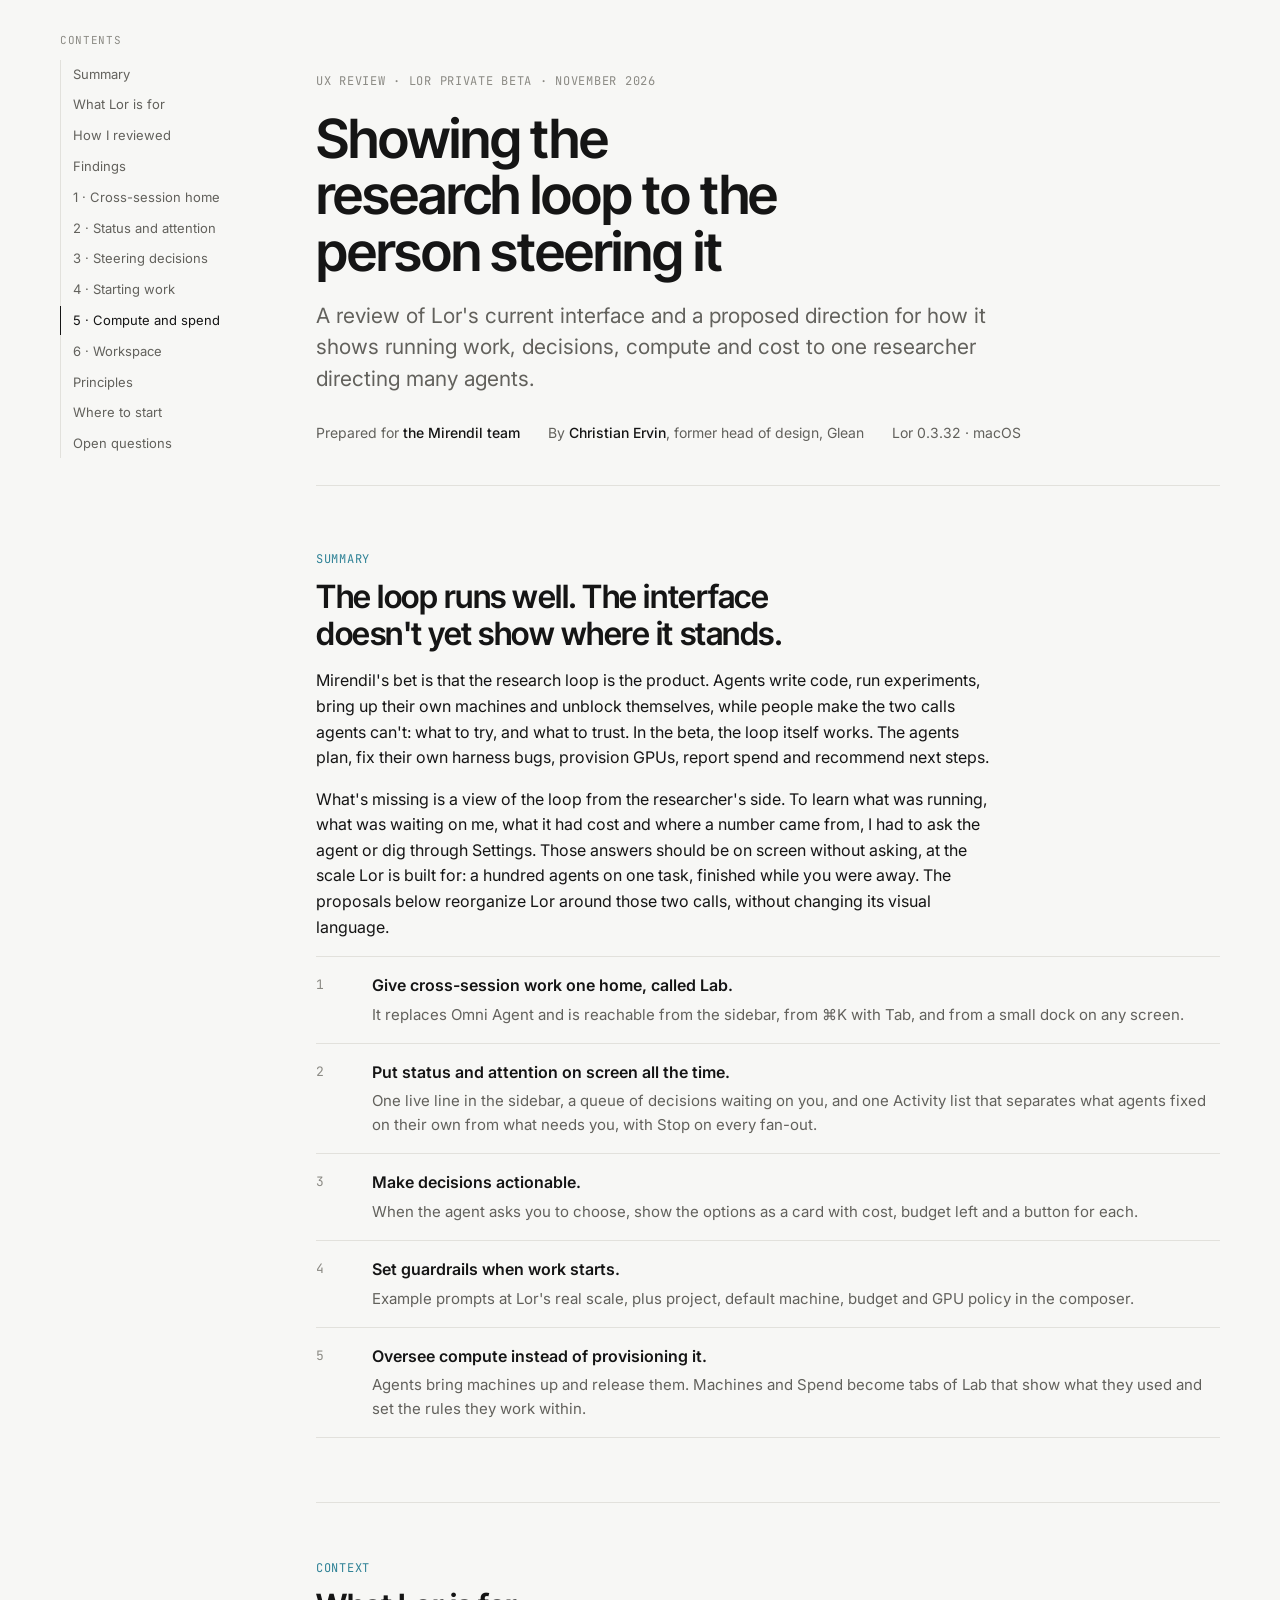
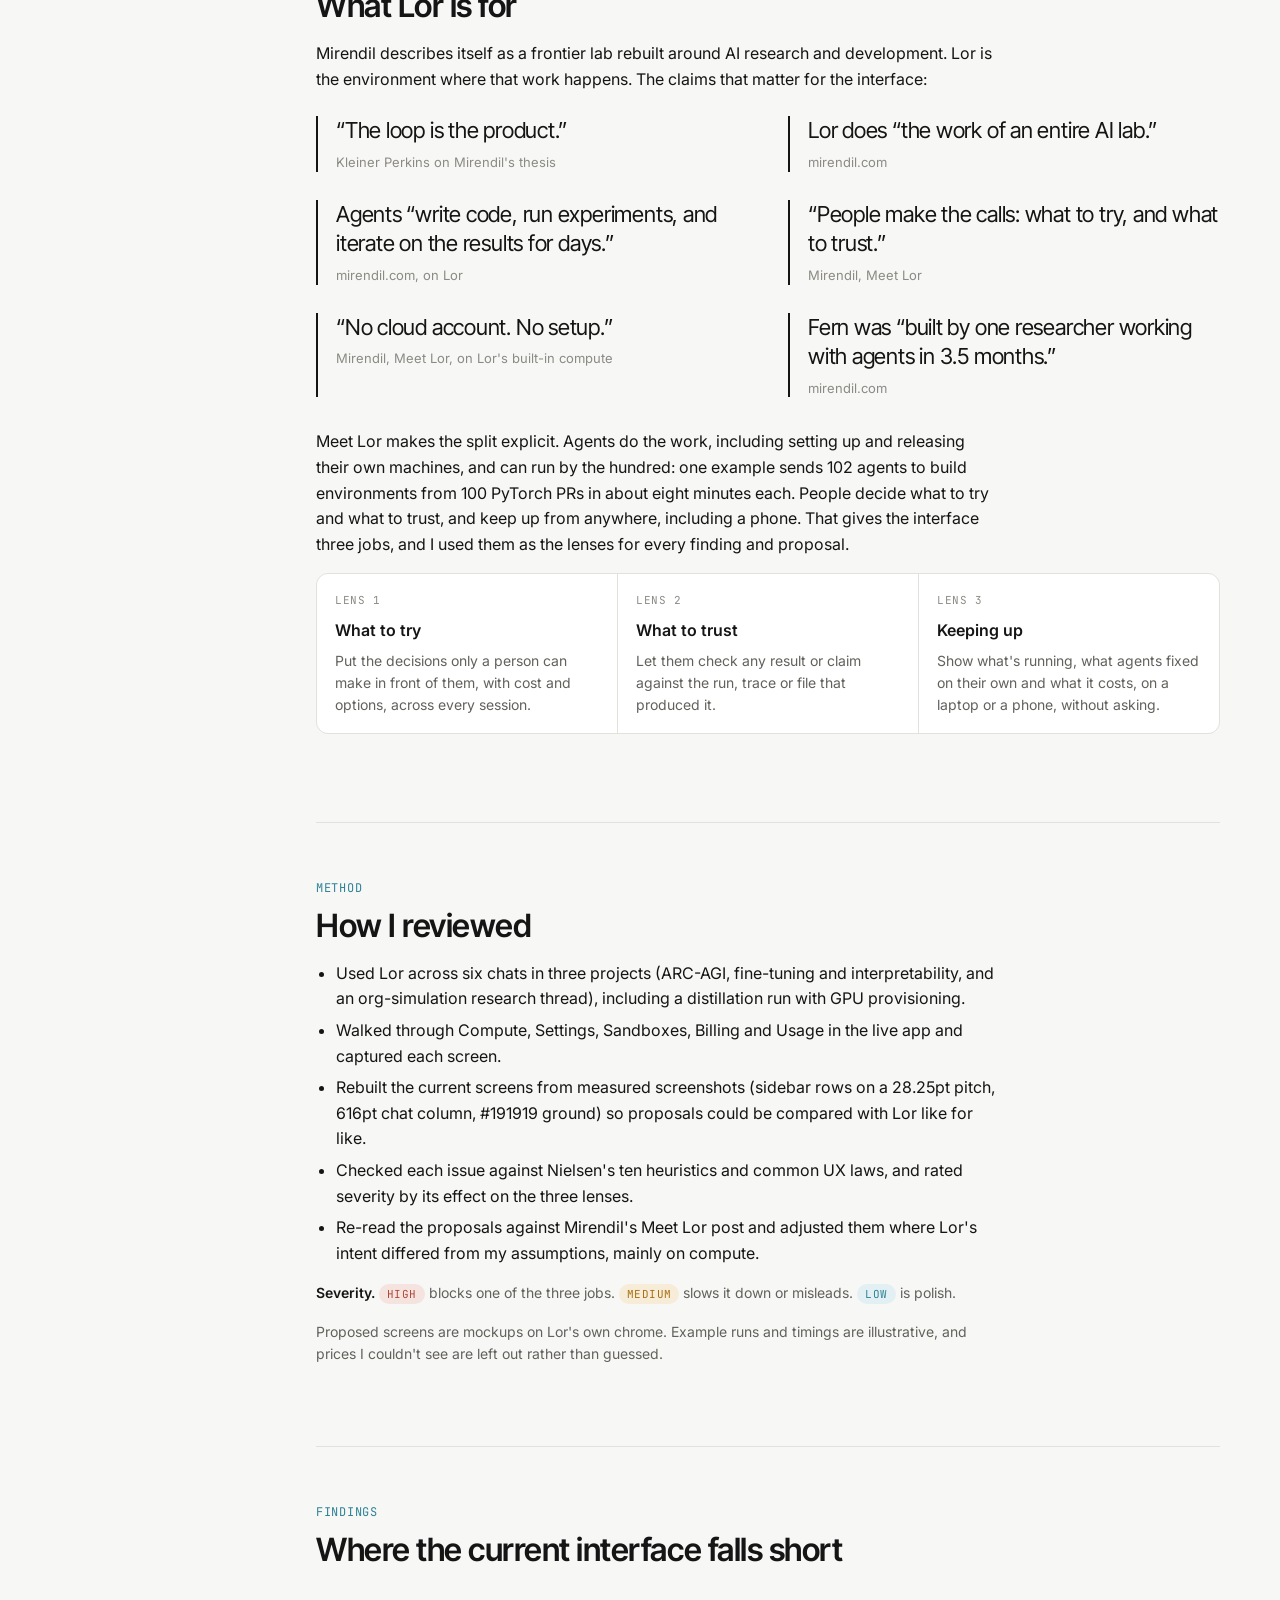
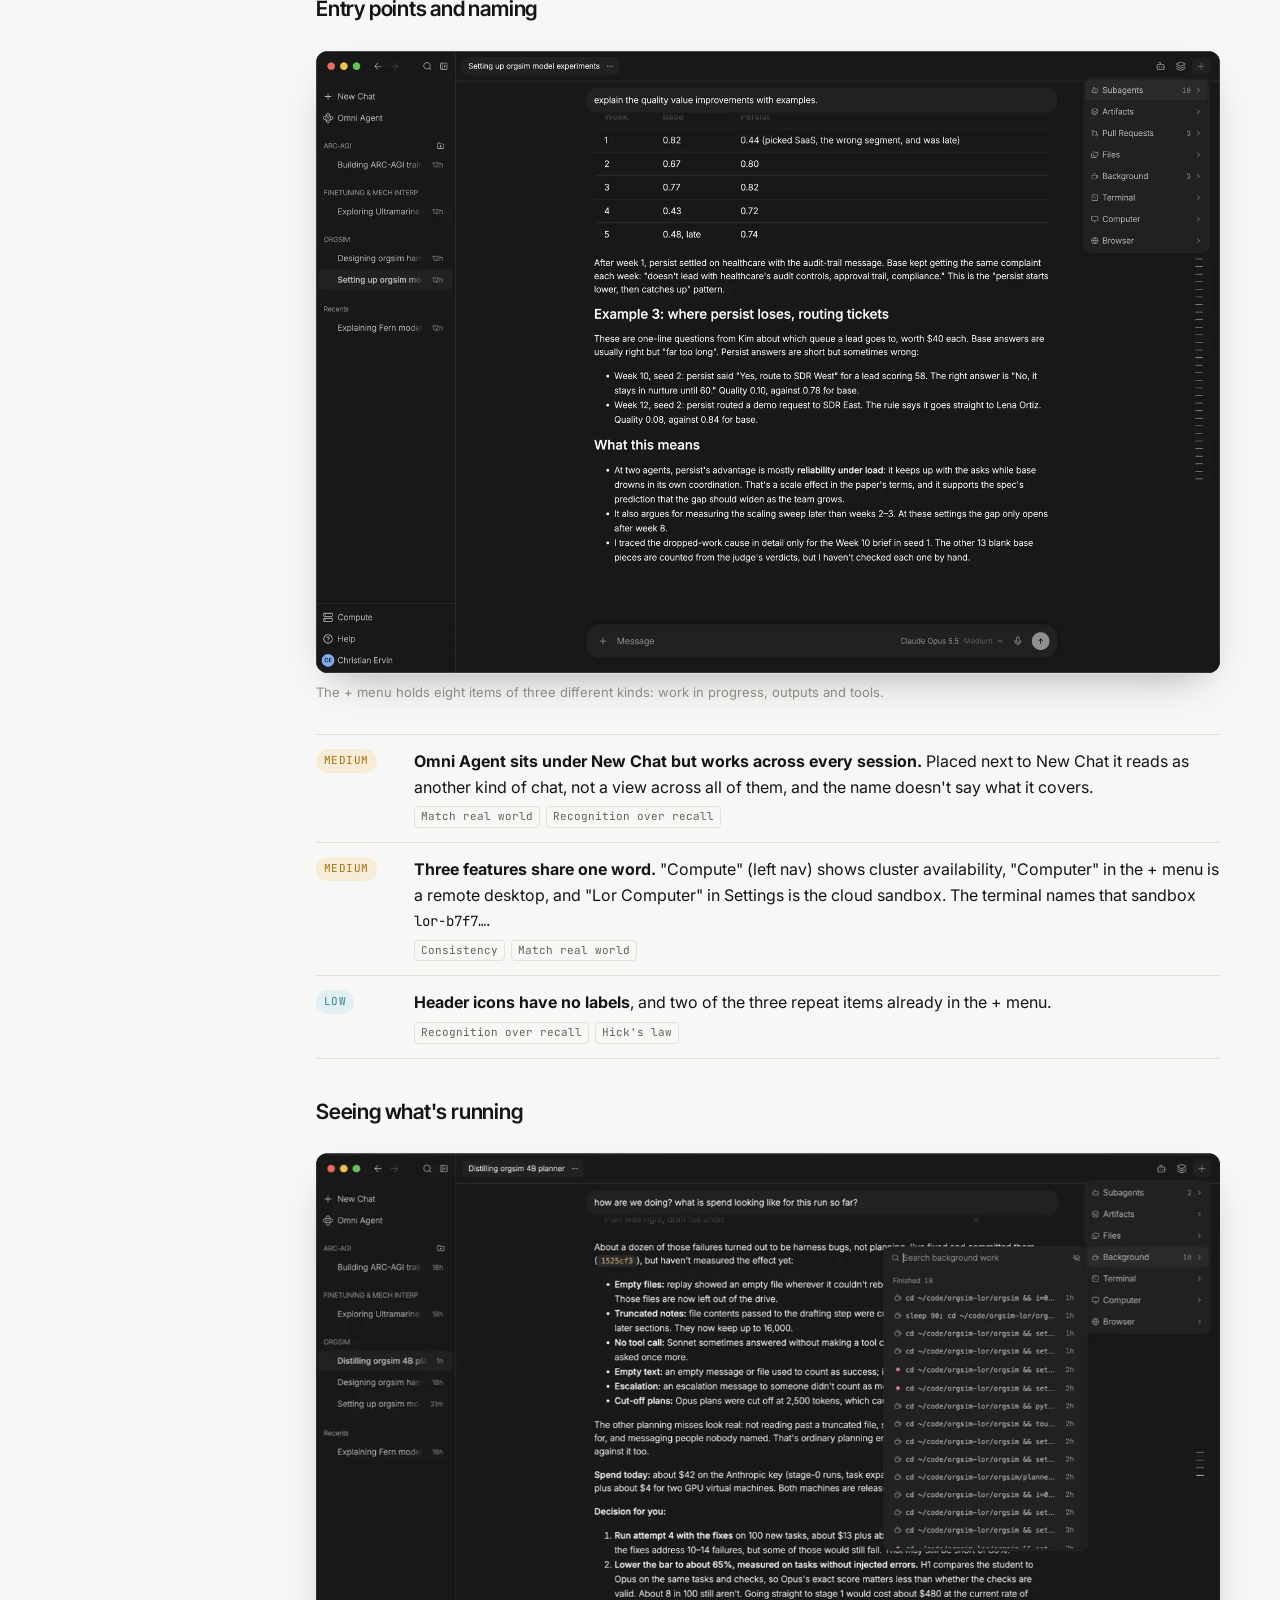
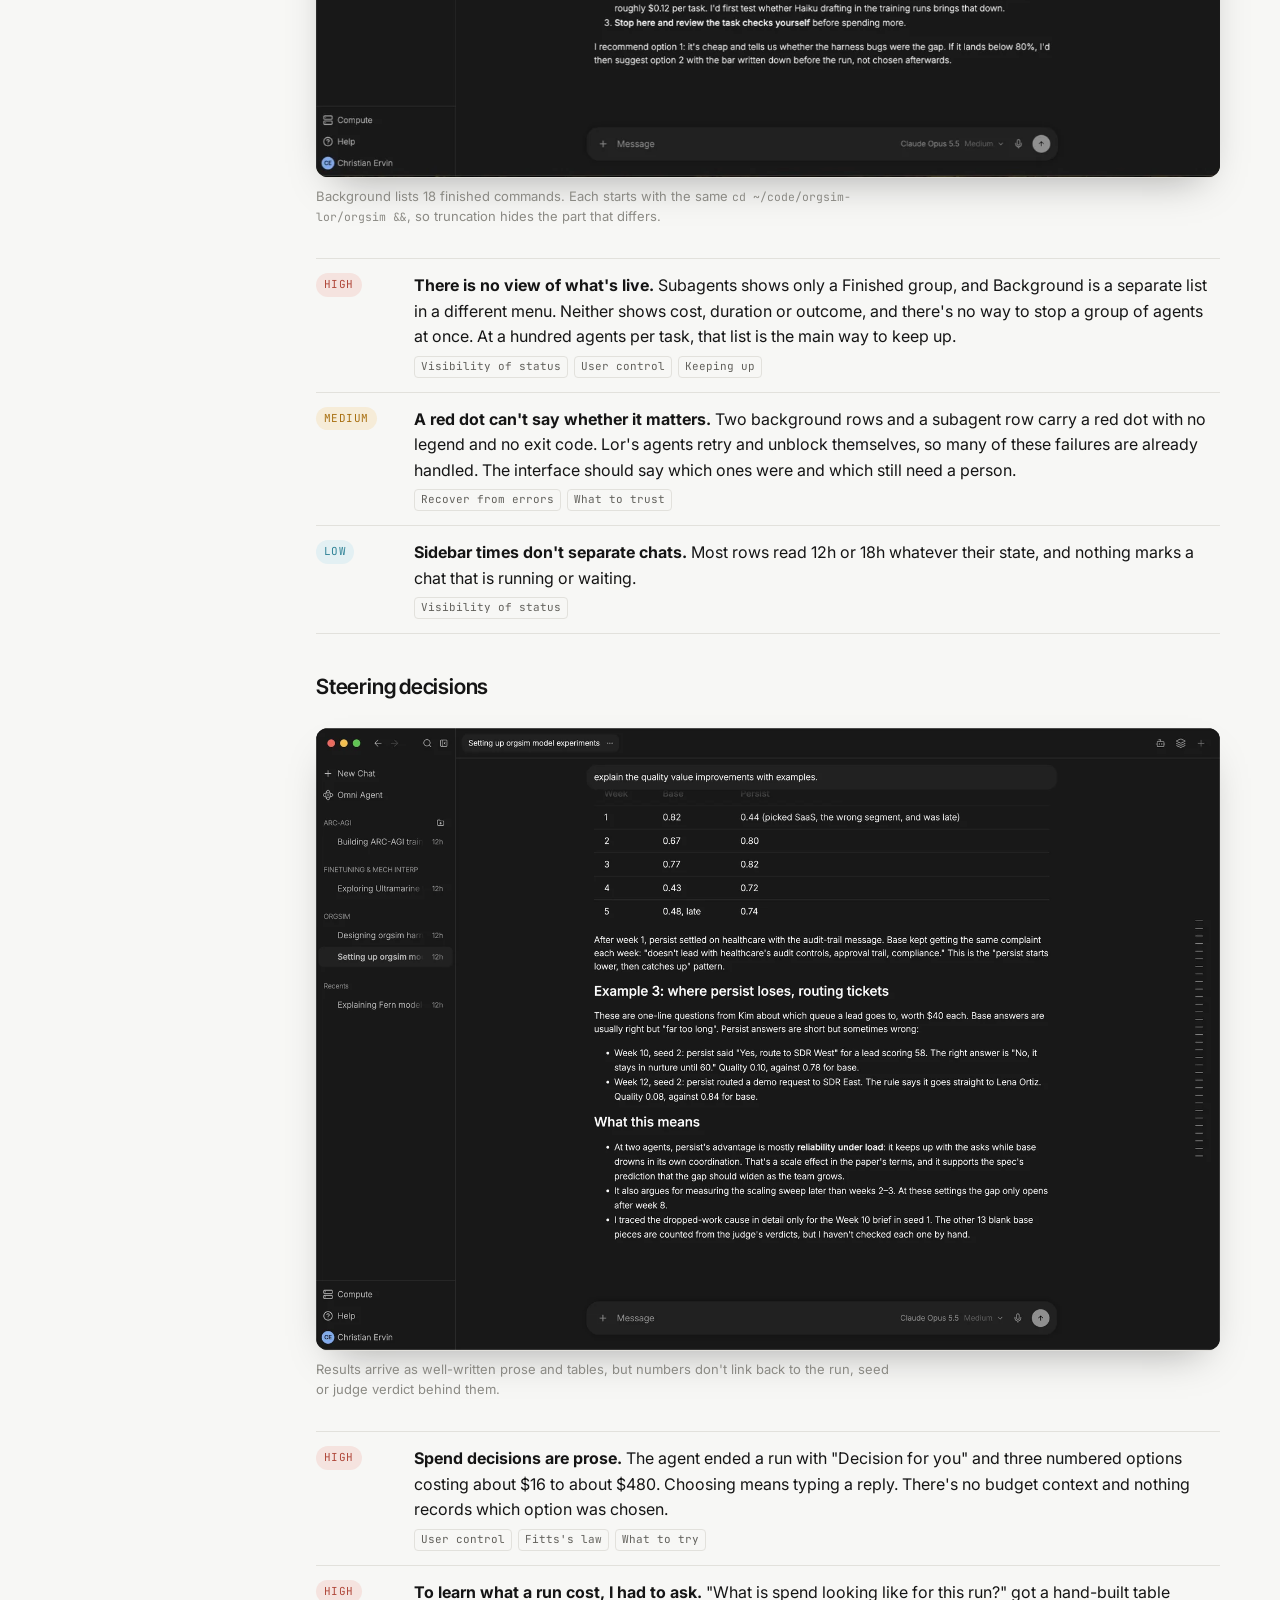
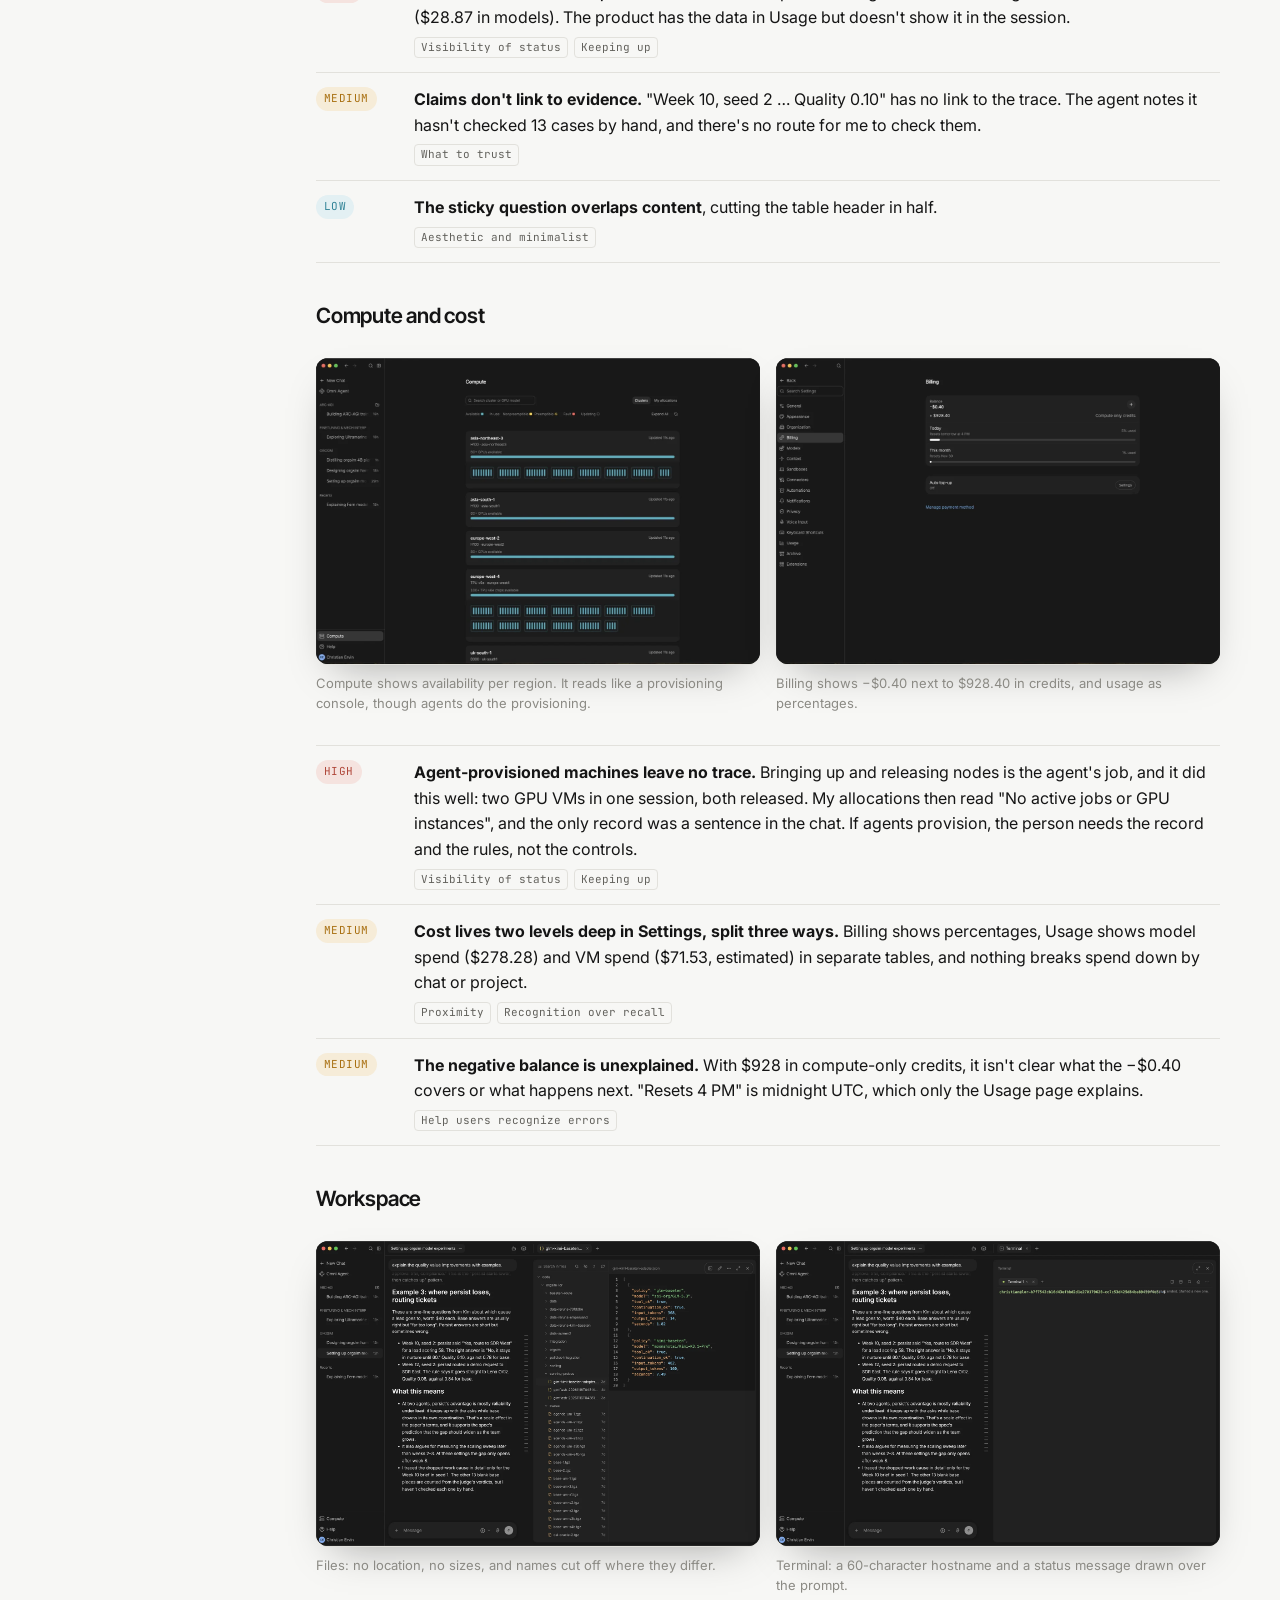
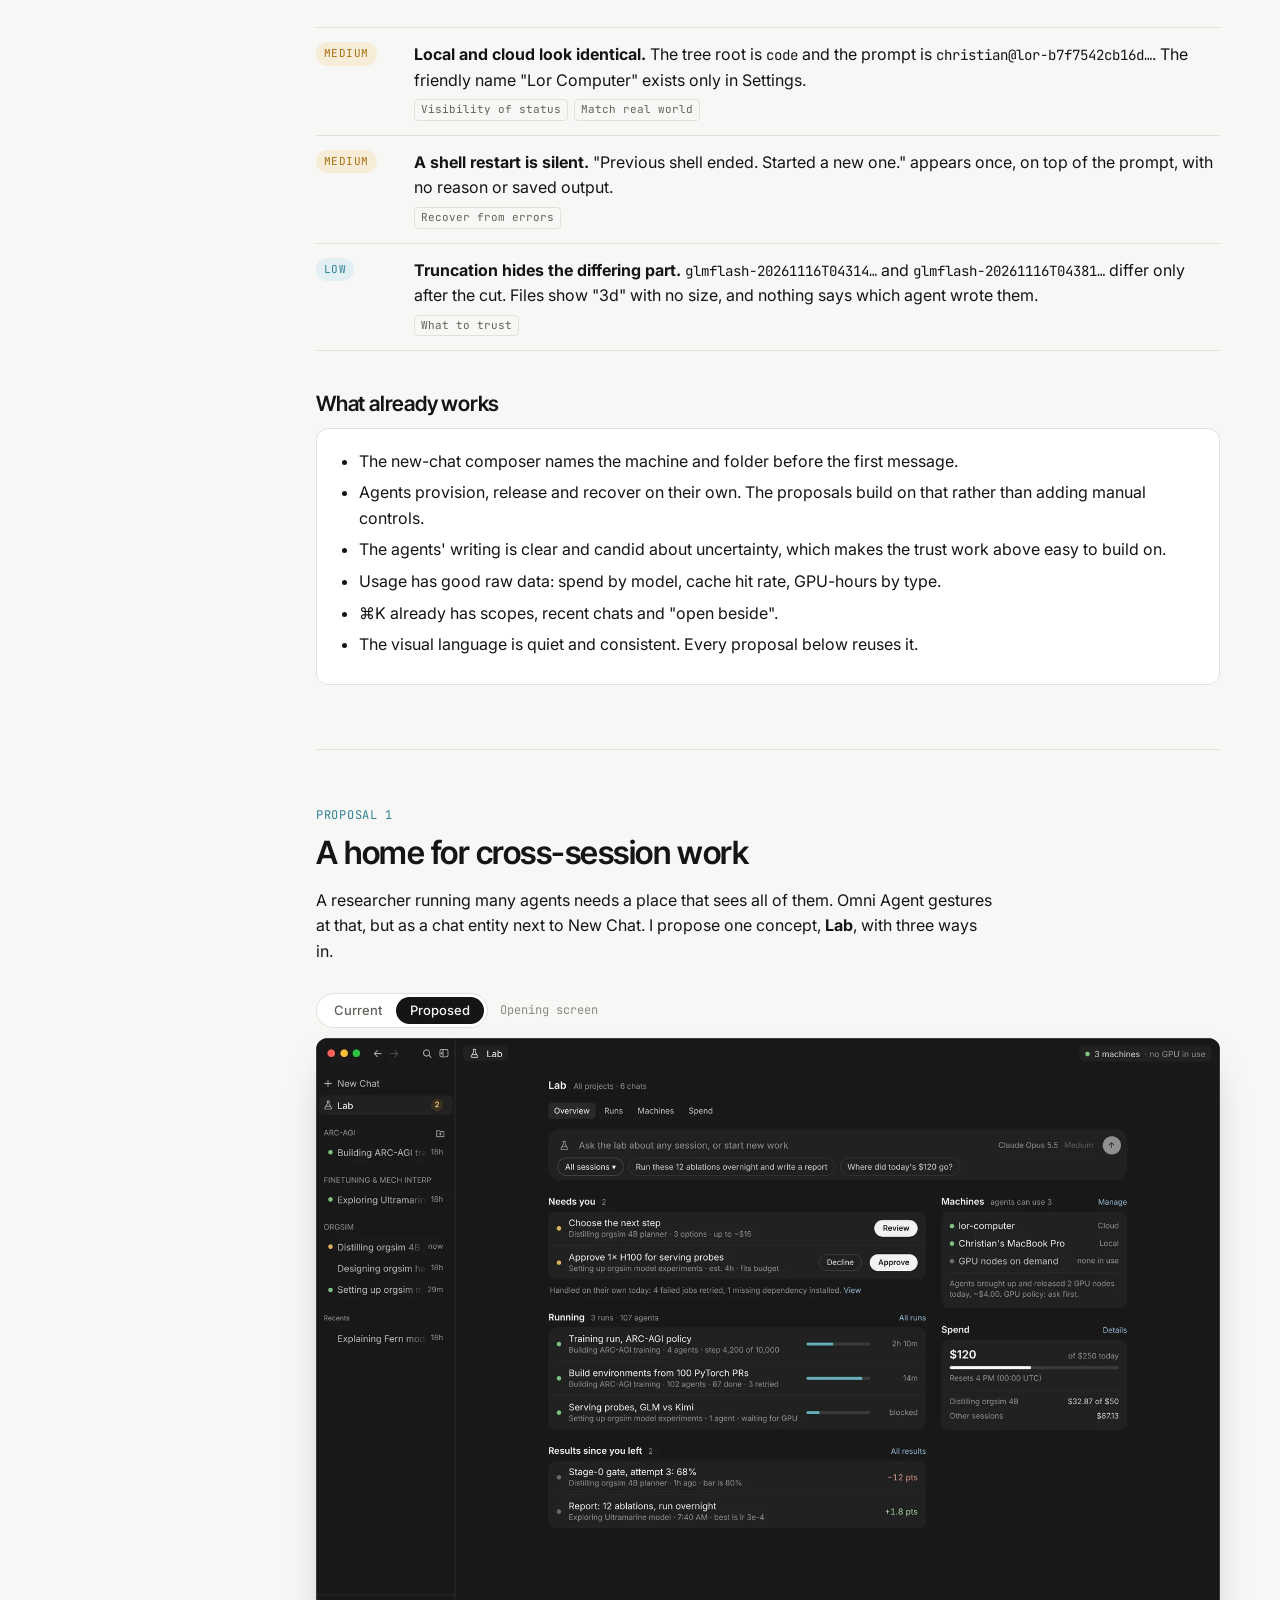
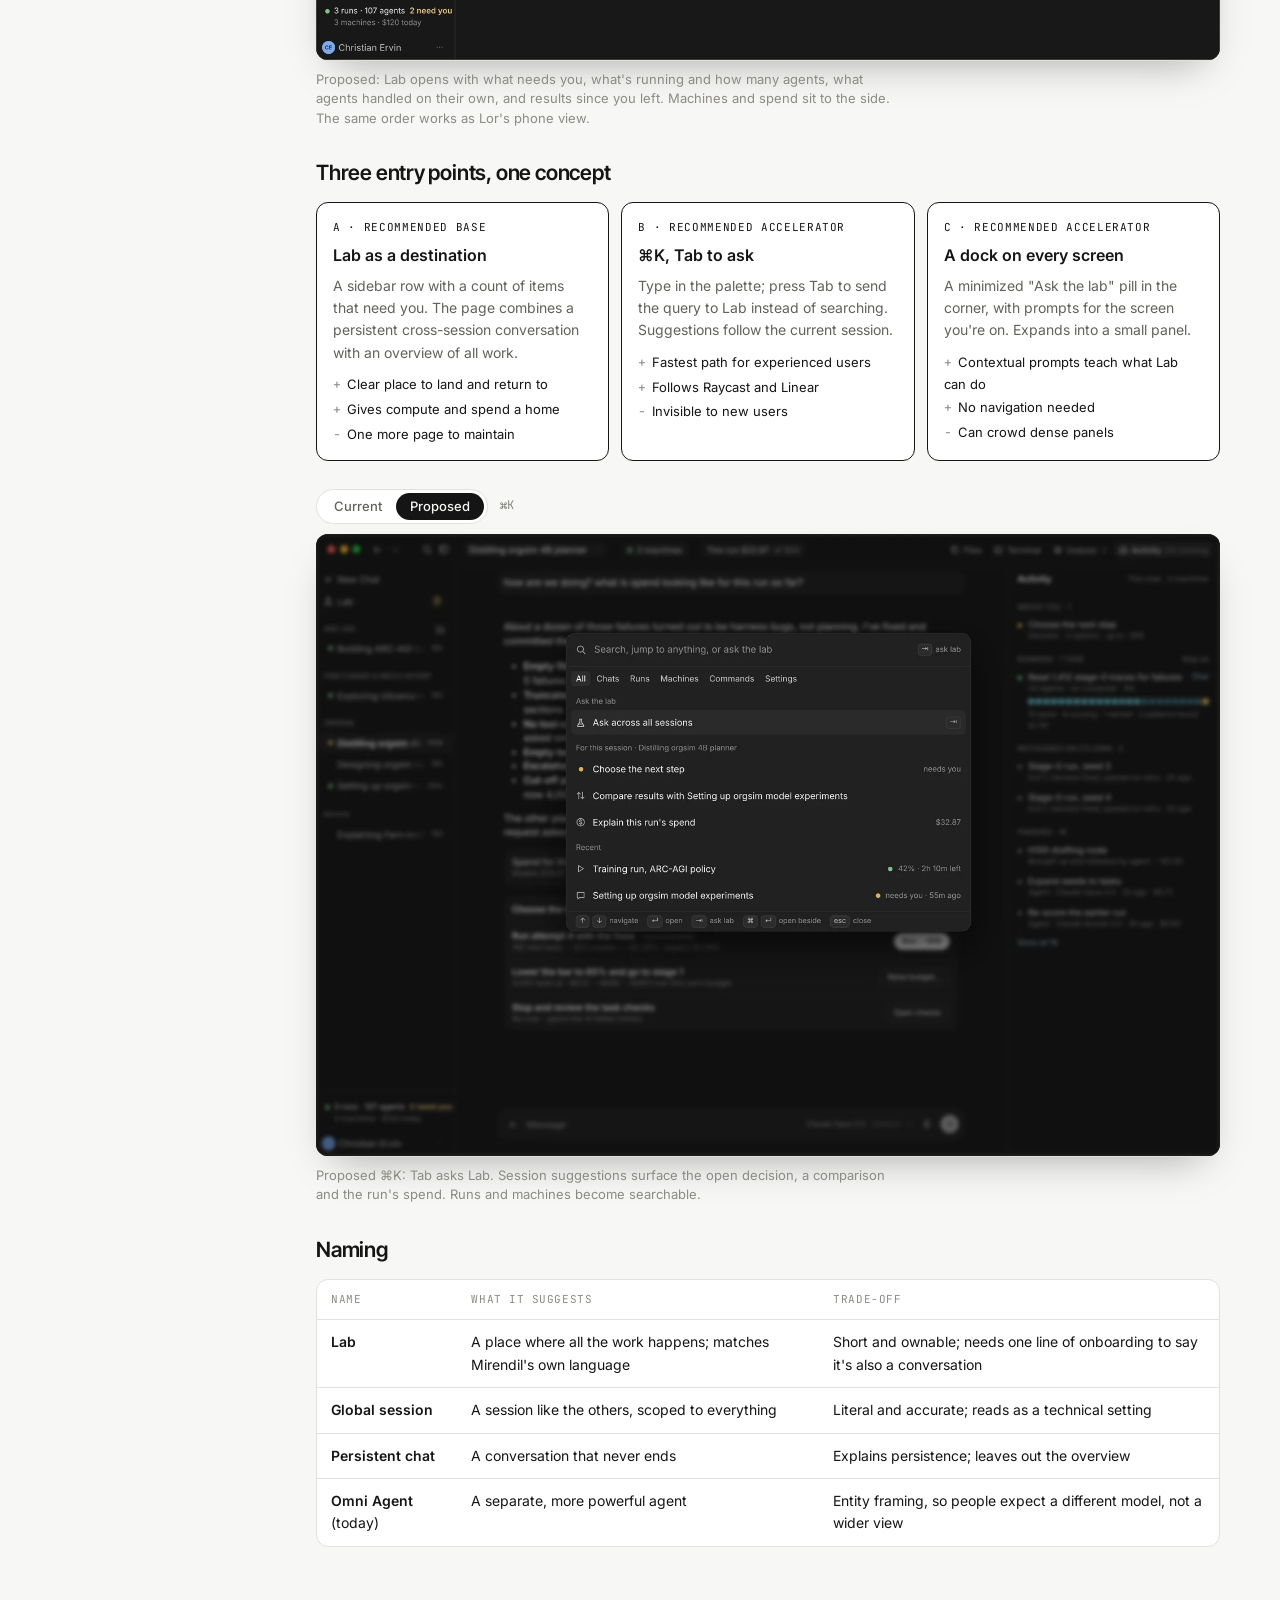
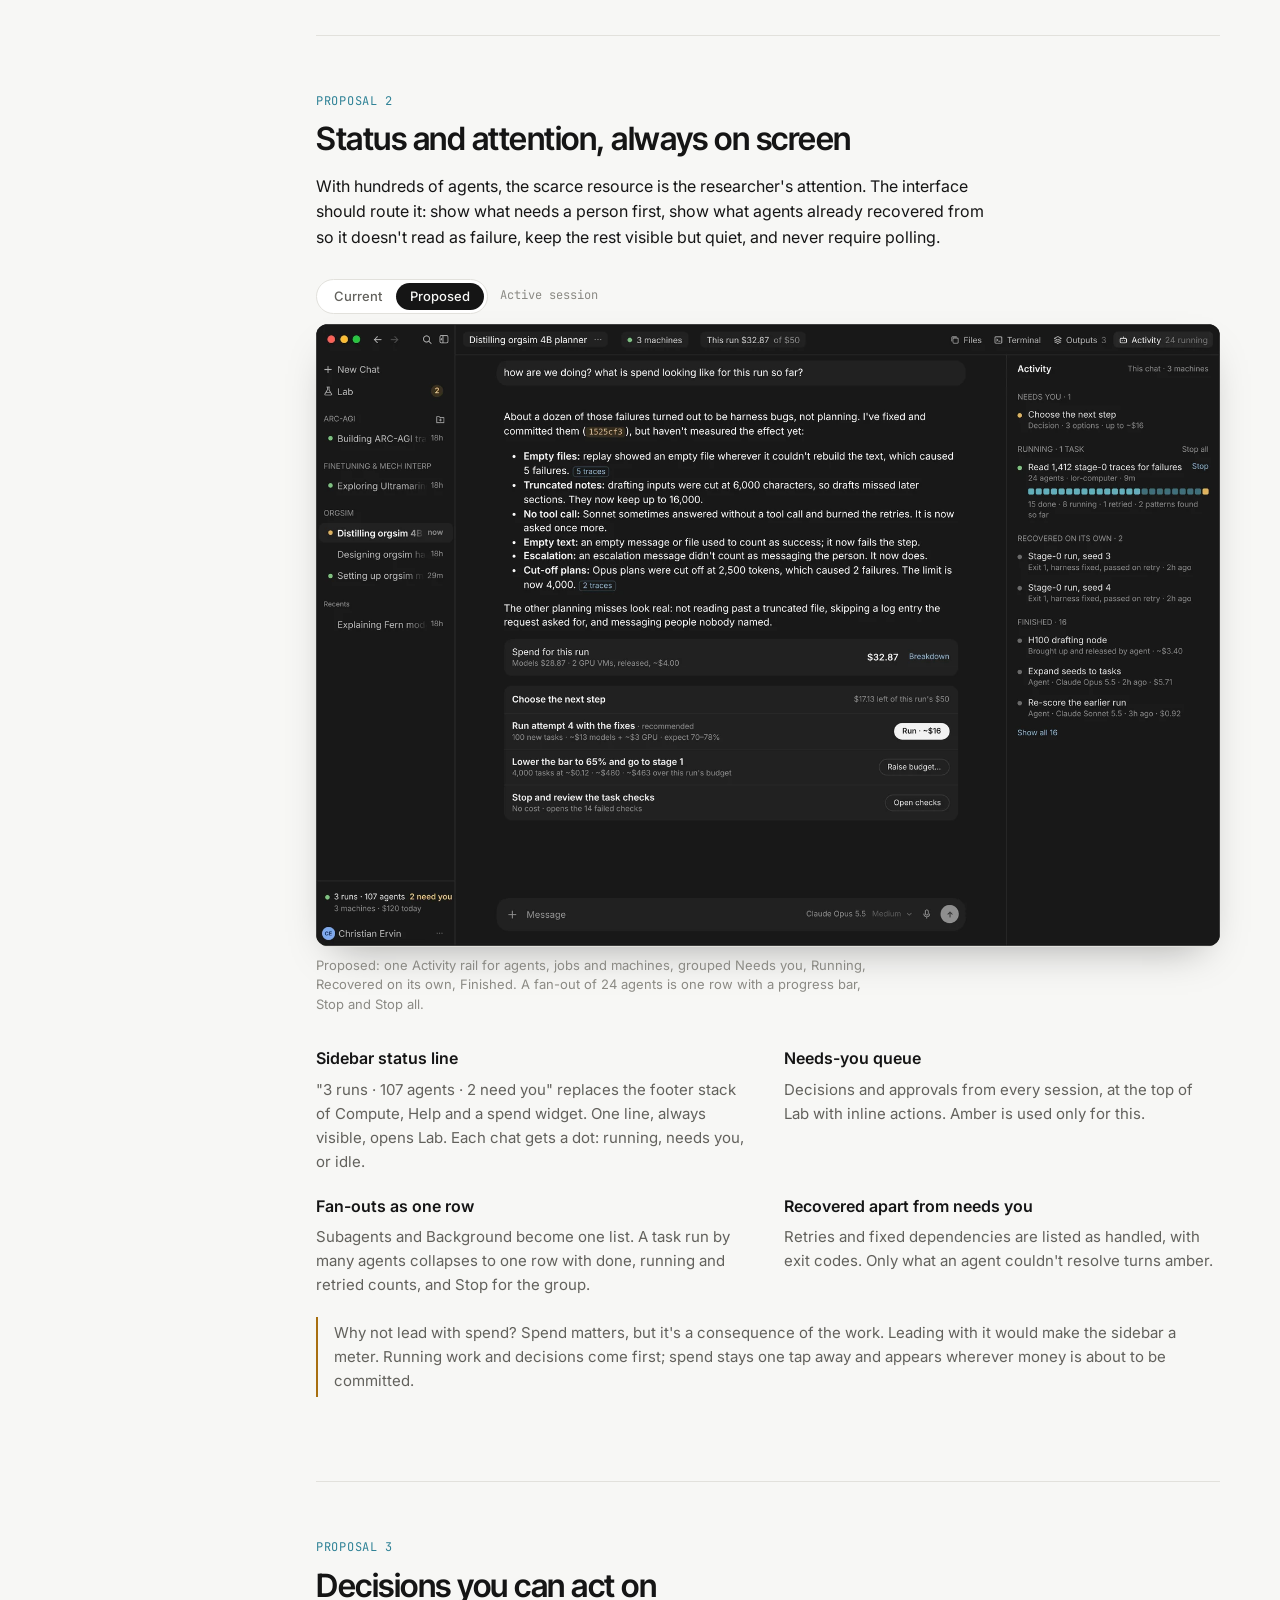
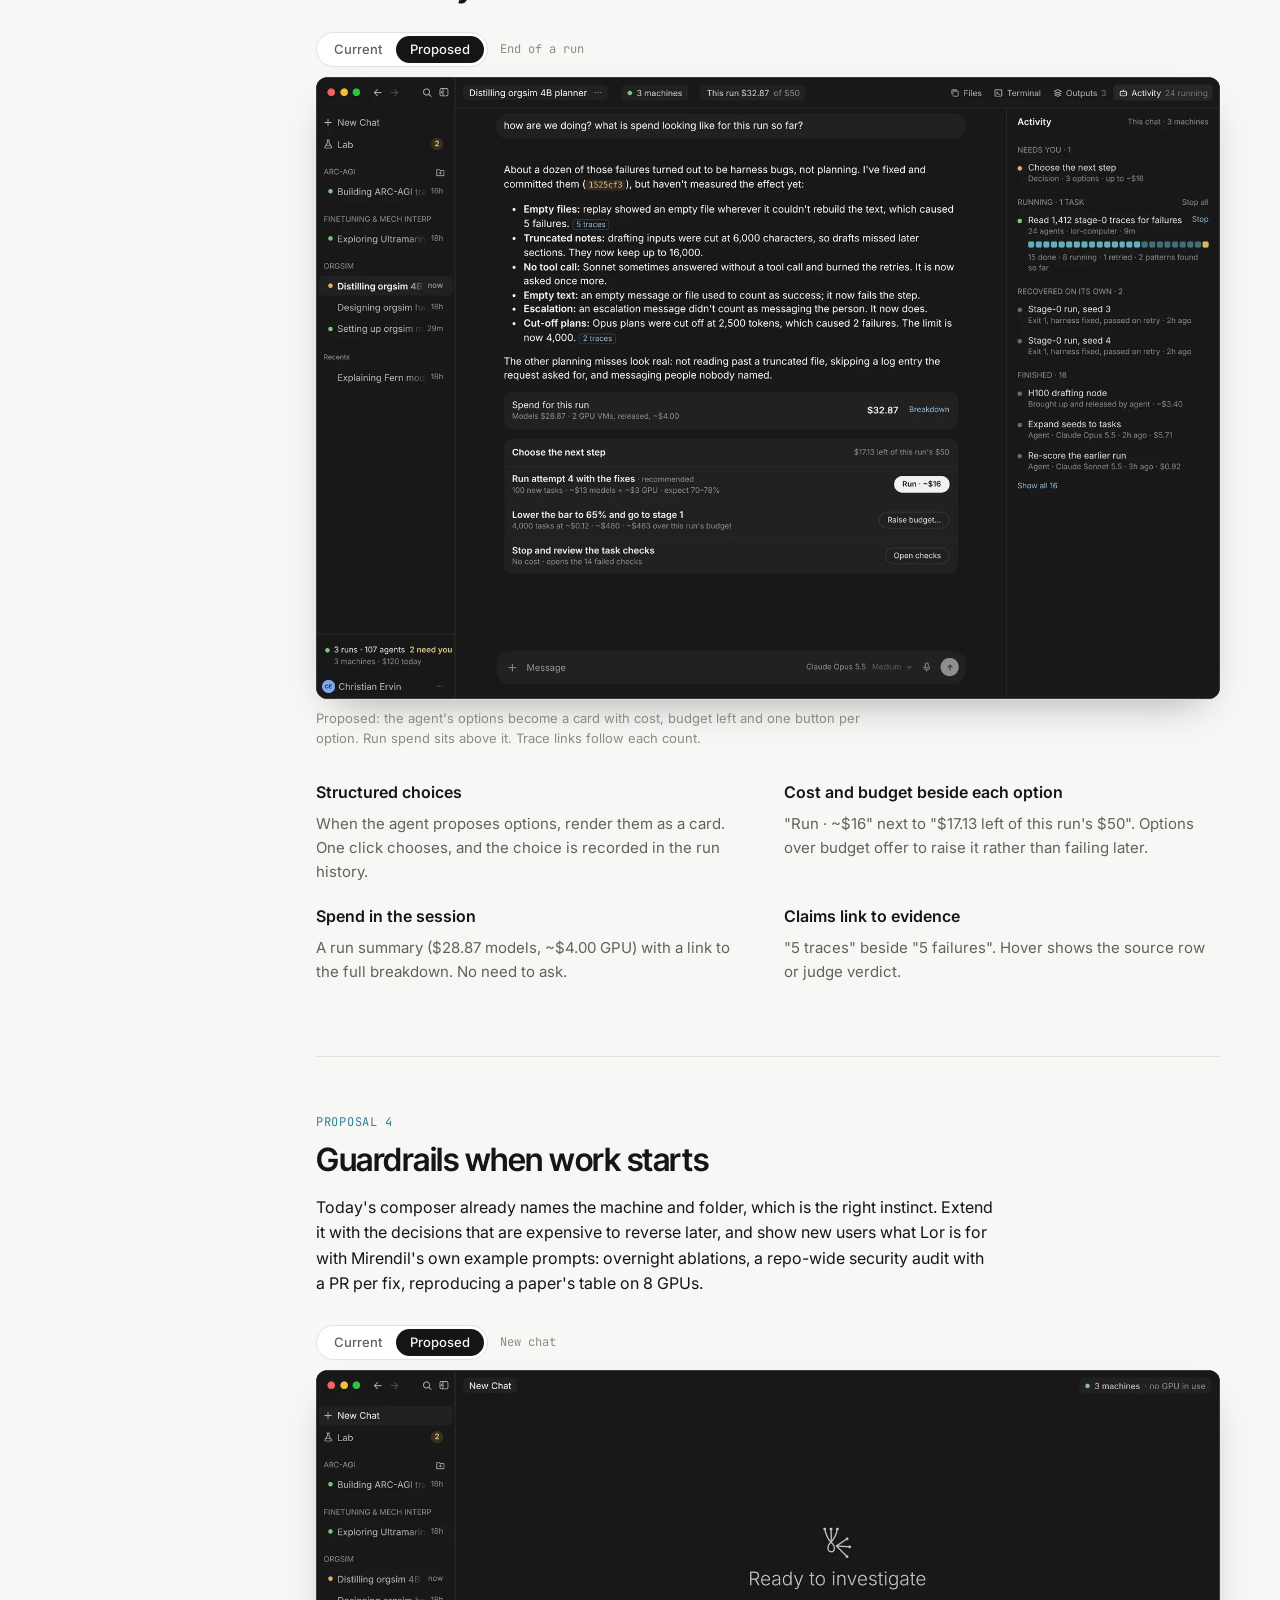
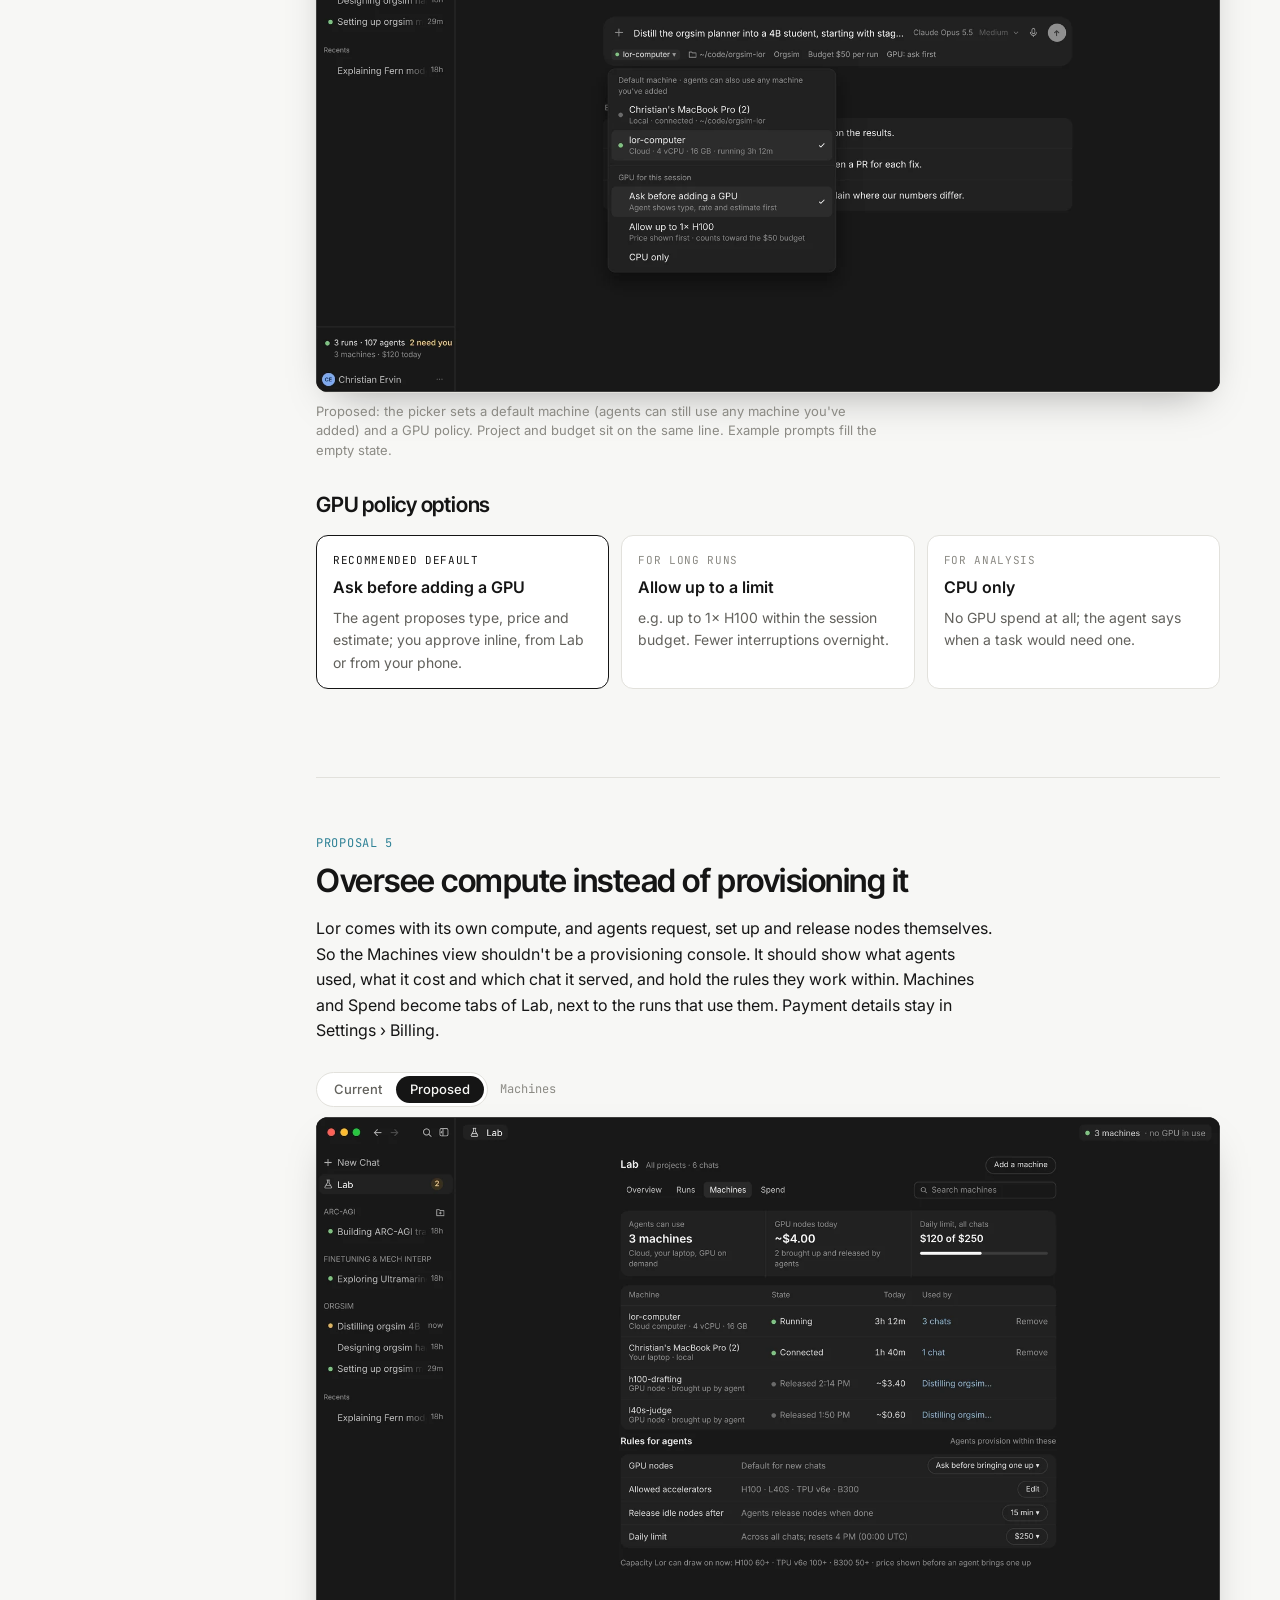
==== commit cd198b4f: "Lor UX review: restore two Mirendil quotes (six total) Co-Authored-By: Claude Opus 5.5 <noreply@anth" ====
--- a/lor-ux-review/index.html
+++ b/lor-ux-review/index.html
@@ -193,6 +193,8 @@
 <div class="col"><p>Mirendil describes itself as a frontier lab rebuilt around AI research and development. Lor is the environment where that work happens. The claims that matter for the interface:</p></div>
 <div class="quotes">
 <blockquote>“The loop is the product.”<cite>Kleiner Perkins on Mirendil's thesis</cite></blockquote>
+<blockquote>Lor does “the work of an entire AI lab.”<cite>mirendil.com</cite></blockquote>
+<blockquote>Agents “write code, run experiments, and iterate on the results for days.”<cite>mirendil.com, on Lor</cite></blockquote>
 <blockquote>“People make the calls: what to try, and what to trust.”<cite>Mirendil, Meet Lor</cite></blockquote>
 <blockquote>“No cloud account. No setup.”<cite>Mirendil, Meet Lor, on Lor's built-in compute</cite></blockquote>
 <blockquote>Fern was “built by one researcher working with agents in 3.5 months.”<cite>mirendil.com</cite></blockquote>
